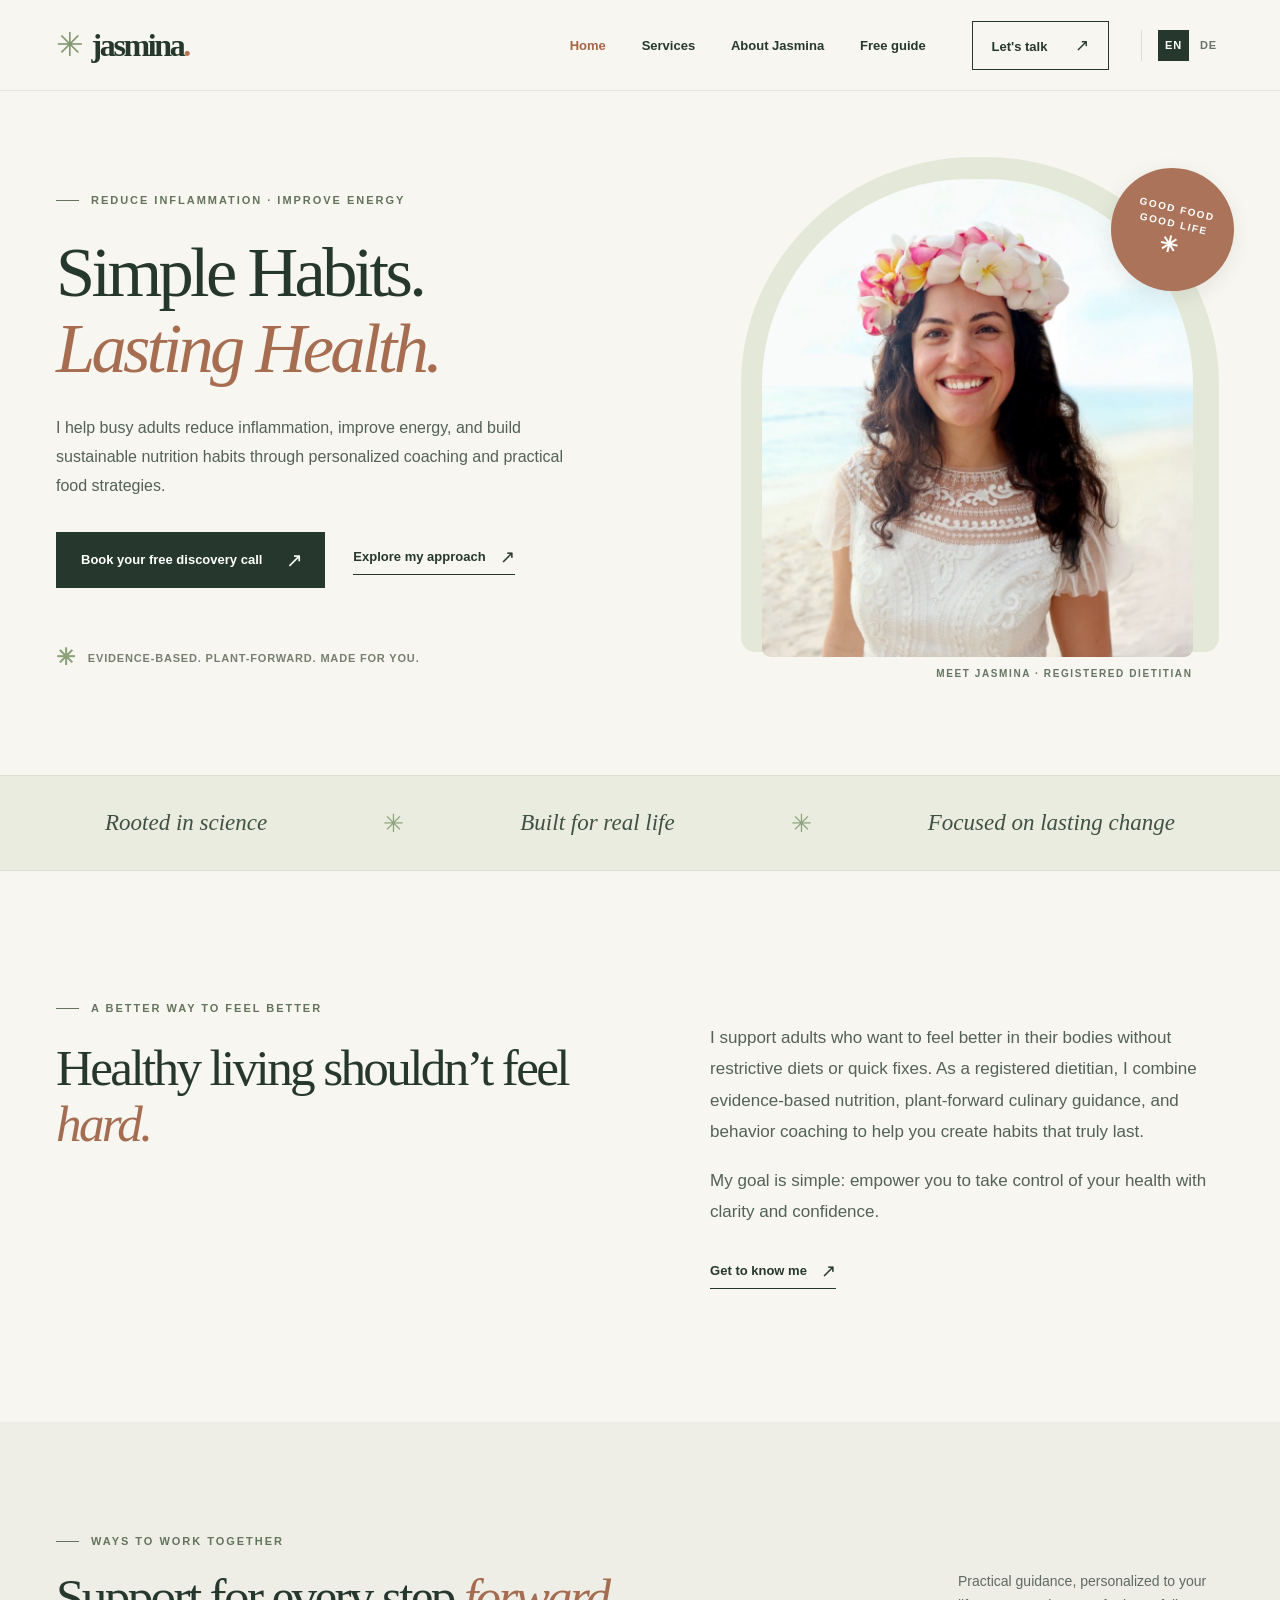
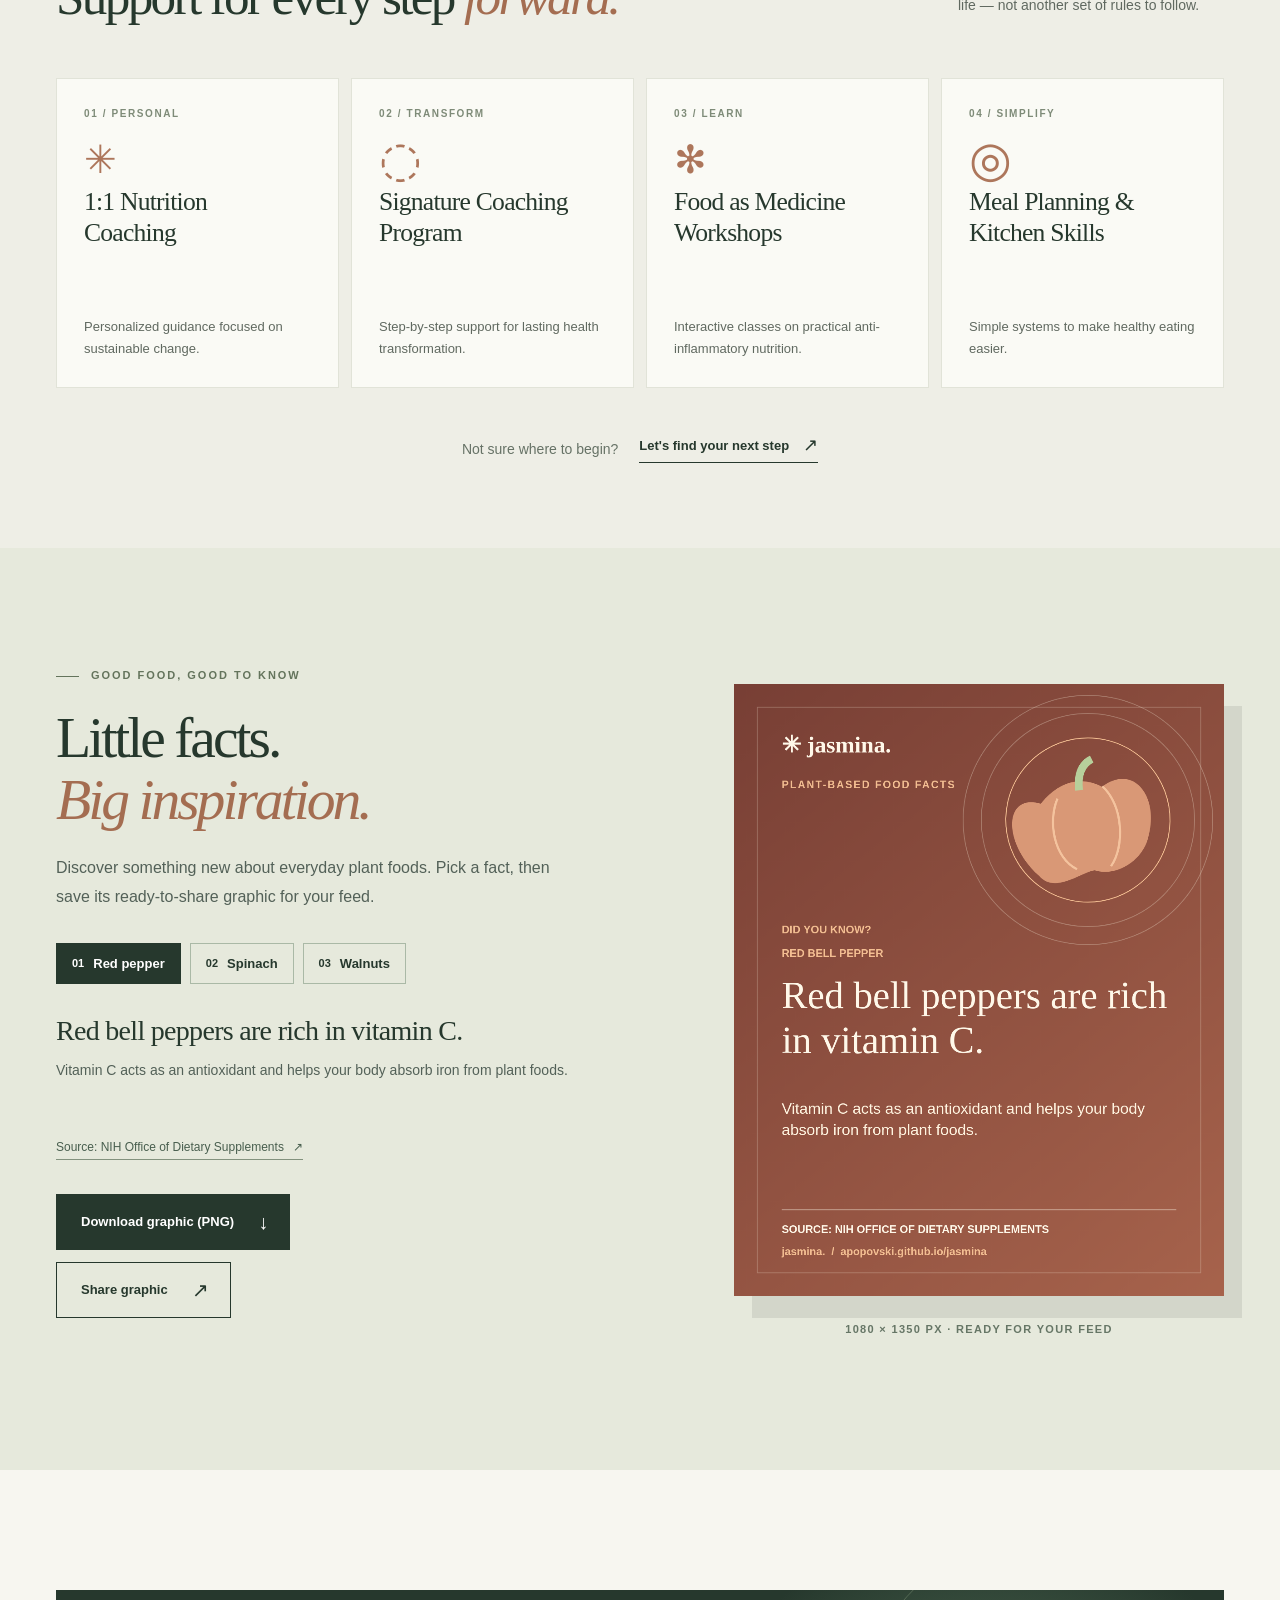
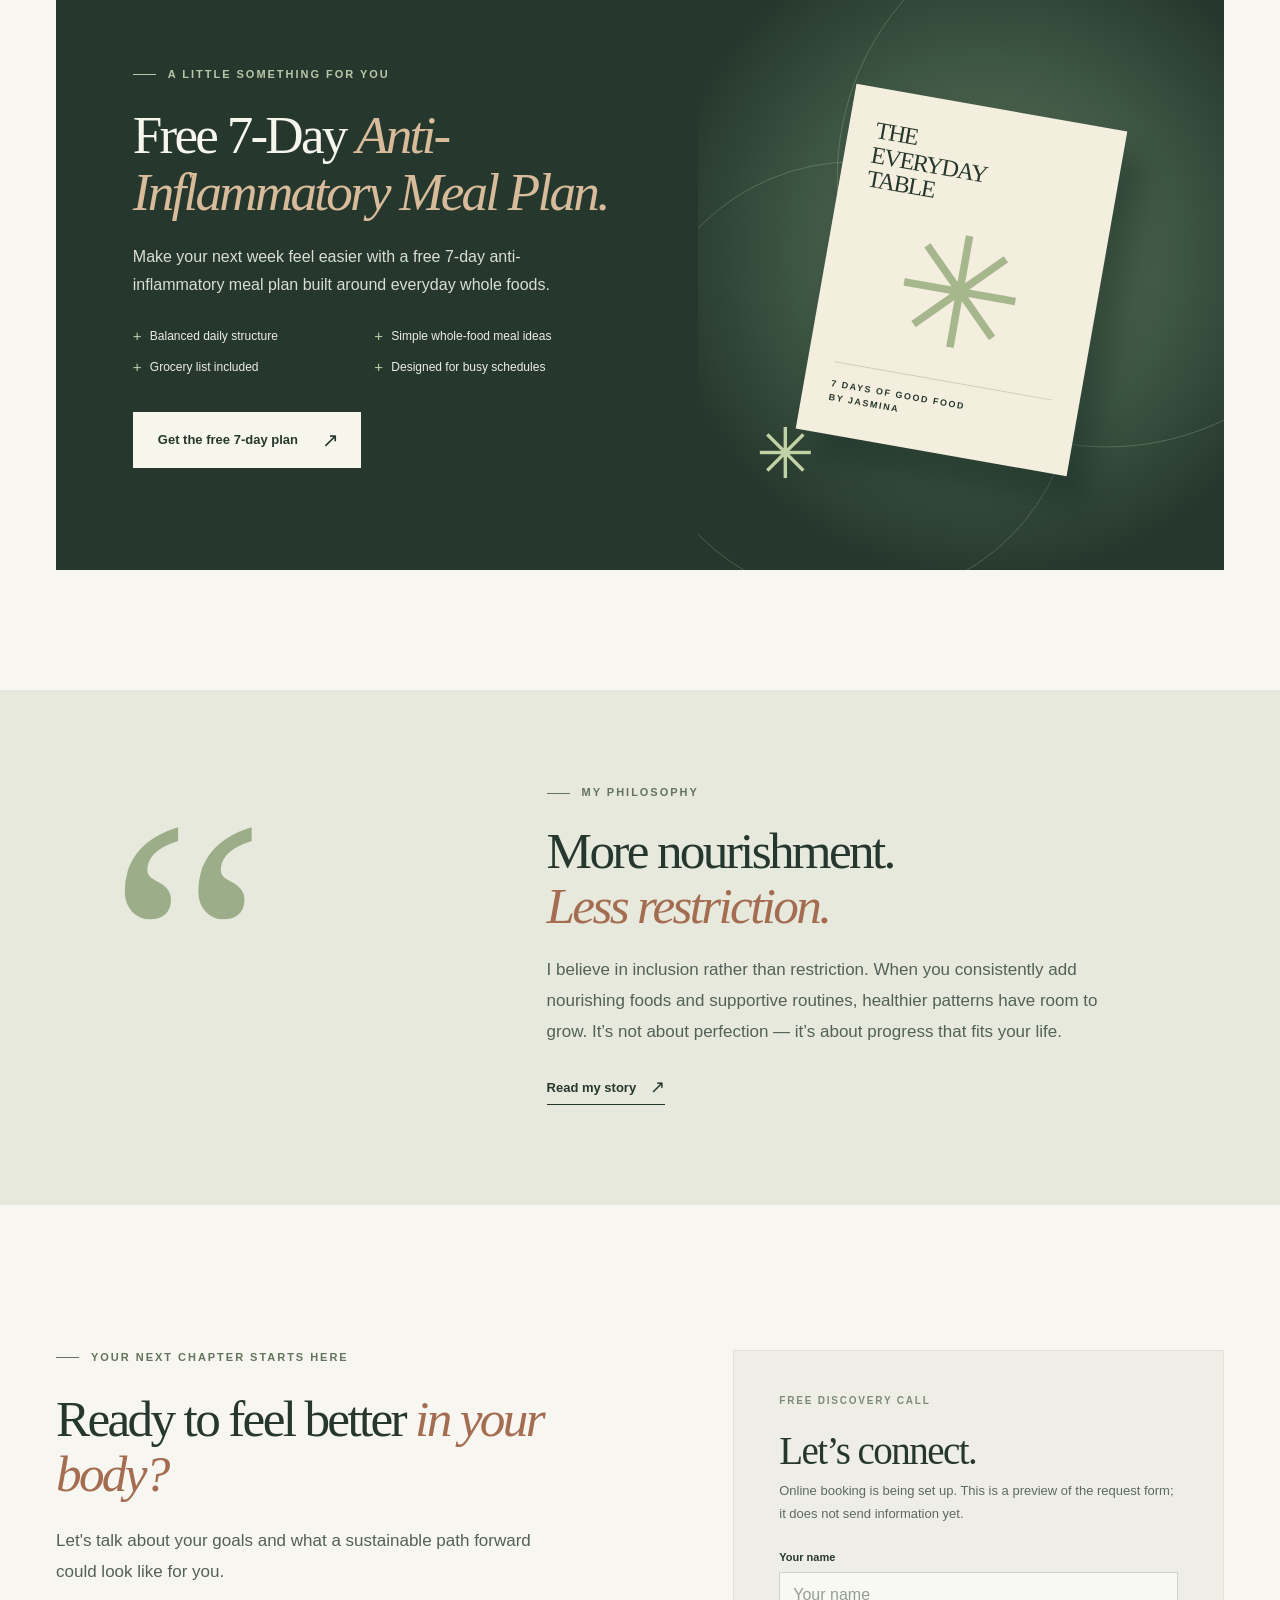
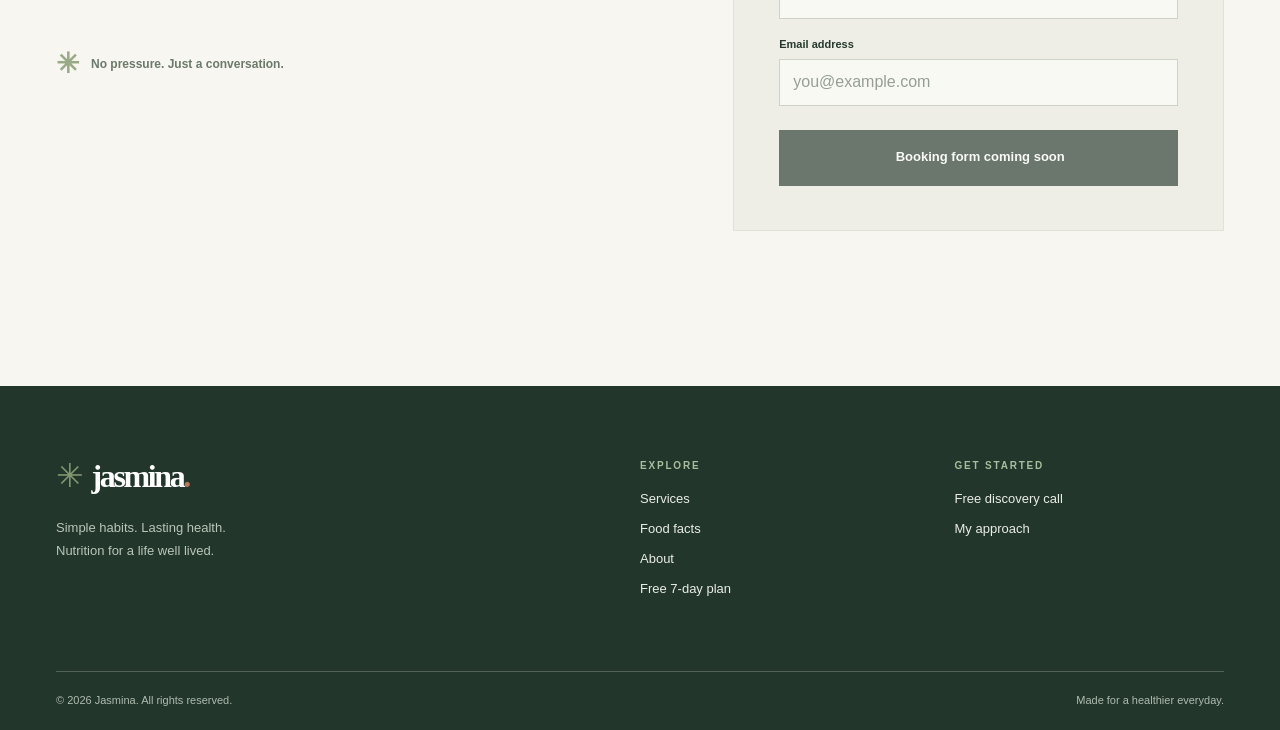
==== index.html @ ae45ff2d "Refresh cached sharing assets on published pages Co-authored-by: Copilot <223556219+Copilot@users.no" ====
<!doctype html>
<html lang="en">
  <head>
    <meta charset="utf-8">
    <meta name="viewport" content="width=device-width, initial-scale=1">
    <meta name="theme-color" content="#f7f6f0">
    <meta name="description" content="Personalized nutrition coaching for busy adults. Jasmina helps you reduce inflammation, improve energy, and build sustainable habits with practical, evidence-based guidance.">
    <title>Nutrition Coaching for Energy & Lasting Health | Jasmina</title>
    <link rel="canonical" href="https://apopovski.github.io/jasmina/">
    <link rel="alternate" hreflang="en" href="https://apopovski.github.io/jasmina/">
    <link rel="alternate" hreflang="de" href="https://apopovski.github.io/jasmina/de/">
    <link rel="alternate" hreflang="x-default" href="https://apopovski.github.io/jasmina/">
    <link rel="icon" href="favicon.svg" type="image/svg+xml">
    <link rel="stylesheet" href="styles.css?v=share-2">
    <link rel="preload" as="image" href="images/Jasmina-optimized.jpg">
    <meta property="og:type" content="website">
    <meta property="og:title" content="Simple Habits. Lasting Health. | Jasmina">
    <meta property="og:description" content="Personalized, practical nutrition coaching to help busy adults feel better without restrictive diets.">
    <script type="application/ld+json">
      {
        "@context": "https://schema.org",
        "@type": "Person",
        "name": "Jasmina",
        "jobTitle": "Registered Dietitian Nutritionist",
        "description": "Evidence-based nutrition coaching, plant-forward culinary guidance, and behavior coaching for sustainable health habits.",
        "knowsAbout": ["Nutrition coaching", "Anti-inflammatory nutrition", "Plant-forward cooking", "Lifestyle medicine"]
      }
    </script>
  </head>
  <body>
    <a class="skip-link" href="#main">Skip to content</a>
    <header class="site-header">
      <div class="nav-wrap">
        <a class="brand" href="index.html" aria-label="Jasmina home"><span class="brand-icon" aria-hidden="true">✳</span> jasmina<span class="brand-dot">.</span></a>
        <button class="menu-toggle" type="button" aria-label="Open navigation" aria-expanded="false" aria-controls="site-nav">
          <span></span><span></span>
        </button>
        <nav class="site-nav" id="site-nav" aria-label="Main navigation">
          <a href="index.html" aria-current="page">Home</a>
          <a href="index.html#services">Services</a>
          <a href="about.html">About Jasmina</a>
          <a href="meal-plan.html">Free guide</a>
          <a class="nav-cta" href="#contact">Let's talk <span aria-hidden="true">↗</span></a>
        </nav>
        <div class="language-switch" aria-label="Choose language"><a href="index.html" lang="en" hreflang="en" aria-current="page" aria-label="English, current language">EN</a><a href="de/index.html" lang="de" hreflang="de" aria-label="Auf Deutsch wechseln">DE</a></div>
      </div>
    </header>

    <main id="main">
      <section class="hero section-shell" aria-labelledby="hero-title">
        <div class="hero-copy">
          <p class="eyebrow"><span class="eyebrow-line"></span> REDUCE INFLAMMATION · IMPROVE ENERGY</p>
          <h1 id="hero-title">Simple Habits.<br><em>Lasting Health.</em></h1>
          <p class="hero-text">I help busy adults reduce inflammation, improve energy, and build sustainable nutrition habits through personalized coaching and practical food strategies.</p>
          <div class="hero-actions">
            <a class="button button-dark" href="#contact">Book your free discovery call <span aria-hidden="true">↗</span></a>
            <a class="text-link" href="#approach">Explore my approach <span aria-hidden="true">↗</span></a>
          </div>
          <div class="hero-note"><span class="note-symbol" aria-hidden="true">✳</span> Evidence-based. Plant-forward. Made for you.</div>
        </div>
        <div class="hero-visual">
          <div class="portrait-backdrop"></div>
          <div class="portrait-frame">
            <img src="images/Jasmina-optimized.jpg" alt="Jasmina, registered dietitian nutritionist, smiling outdoors" width="1200" height="1006" fetchpriority="high">
          </div>
          <div class="hero-stamp" aria-hidden="true"><span>GOOD FOOD<br>GOOD LIFE</span><span class="stamp-asterisk">✳</span></div>
          <span class="hero-caption">MEET JASMINA · REGISTERED DIETITIAN</span>
        </div>
      </section>

      <section class="values-band" aria-label="The foundation of my work">
        <div class="section-shell values-inner">
          <span>Rooted in science</span><span class="value-separator" aria-hidden="true">✳</span>
          <span>Built for real life</span><span class="value-separator" aria-hidden="true">✳</span>
          <span>Focused on lasting change</span>
        </div>
      </section>

      <section class="section-shell intro-section" id="approach" aria-labelledby="intro-title">
        <div class="section-heading">
          <p class="eyebrow"><span class="eyebrow-line"></span> A BETTER WAY TO FEEL BETTER</p>
          <h2 id="intro-title">Healthy living shouldn’t feel <em>hard.</em></h2>
        </div>
        <div class="intro-body">
          <p>I support adults who want to feel better in their bodies without restrictive diets or quick fixes. As a registered dietitian, I combine evidence-based nutrition, plant-forward culinary guidance, and behavior coaching to help you create habits that truly last.</p>
          <p>My goal is simple: empower you to take control of your health with clarity and confidence.</p>
          <a class="text-link" href="about.html">Get to know me <span aria-hidden="true">↗</span></a>
        </div>
      </section>

      <section class="services-section" id="services" aria-labelledby="services-title">
        <div class="section-shell">
          <div class="section-topline">
            <div>
              <p class="eyebrow"><span class="eyebrow-line"></span> WAYS TO WORK TOGETHER</p>
              <h2 id="services-title">Support for every step <em>forward.</em></h2>
            </div>
            <p>Practical guidance, personalized to your life — not another set of rules to follow.</p>
          </div>
          <div class="service-grid">
            <article class="service-card">
              <span class="service-number">01 / PERSONAL</span>
              <span class="service-icon" aria-hidden="true">✳</span>
              <h3>1:1 Nutrition<br>Coaching</h3>
              <p>Personalized guidance focused on sustainable change.</p>
            </article>
            <article class="service-card">
              <span class="service-number">02 / TRANSFORM</span>
              <span class="service-icon icon-circle" aria-hidden="true">◌</span>
              <h3>Signature Coaching<br>Program</h3>
              <p>Step-by-step support for lasting health transformation.</p>
            </article>
            <article class="service-card">
              <span class="service-number">03 / LEARN</span>
              <span class="service-icon" aria-hidden="true">✻</span>
              <h3>Food as Medicine<br>Workshops</h3>
              <p>Interactive classes on practical anti-inflammatory nutrition.</p>
            </article>
            <article class="service-card">
              <span class="service-number">04 / SIMPLIFY</span>
              <span class="service-icon icon-circle" aria-hidden="true">◎</span>
              <h3>Meal Planning &<br>Kitchen Skills</h3>
              <p>Simple systems to make healthy eating easier.</p>
            </article>
          </div>
          <div class="services-footer"><span>Not sure where to begin?</span><a class="text-link" href="#contact">Let's find your next step <span aria-hidden="true">↗</span></a></div>
        </div>
      </section>

      <section class="food-facts-section" id="food-facts" aria-labelledby="facts-title">
        <div class="section-shell facts-layout">
          <div class="facts-copy">
            <p class="eyebrow"><span class="eyebrow-line"></span> GOOD FOOD, GOOD TO KNOW</p>
            <h2 id="facts-title">Little facts.<br><em>Big inspiration.</em></h2>
            <p>Discover something new about everyday plant foods. Pick a fact, then save its ready-to-share graphic for your feed.</p>
            <div class="fact-options" role="group" aria-label="Choose a plant food">
              <button type="button" class="fact-option" data-fact="pepper" aria-pressed="true">01 <span>Red pepper</span></button>
              <button type="button" class="fact-option" data-fact="spinach" aria-pressed="false">02 <span>Spinach</span></button>
              <button type="button" class="fact-option" data-fact="walnuts" aria-pressed="false">03 <span>Walnuts</span></button>
            </div>
            <noscript><p>Enable JavaScript to preview and download these graphics.</p></noscript>
            <div class="fact-explanation" aria-live="polite">
              <h3 data-fact-title>Red bell peppers are rich in vitamin C.</h3>
              <p data-fact-description>Vitamin C acts as an antioxidant and helps your body absorb iron from plant foods.</p>
            </div>
            <a class="fact-source" data-fact-source href="https://ods.od.nih.gov/factsheets/VitaminC-Consumer/" target="_blank" rel="noopener noreferrer">Source: NIH Office of Dietary Supplements <span aria-hidden="true">↗</span></a>
            <button type="button" class="button button-dark fact-download">Download graphic (PNG) <span aria-hidden="true">↓</span></button>
            <button type="button" class="button fact-share" aria-expanded="false" aria-controls="fact-share-help">Share graphic <span aria-hidden="true">↗</span></button>
            <div class="fact-share-help" id="fact-share-help" hidden>
              <h3>Post this graphic anywhere.</h3>
              <p>Your browser can't send this image directly to a social app. Download the PNG and upload it to Instagram, Facebook, Pinterest, or another app. Where supported, you can also copy the image to paste into a post. Copy the ready-made caption below.</p>
              <button type="button" class="fact-copy-image" hidden>Copy image <span aria-hidden="true">↗</span></button>
              <button type="button" class="fact-copy-caption">Copy caption <span aria-hidden="true">↗</span></button>
            </div>
            <p class="fact-status" role="status" aria-live="polite"></p>
          </div>
          <div class="facts-preview">
            <canvas id="fact-canvas" width="1080" height="1350" role="img" aria-label="Shareable Jasmina nutrition fact graphic about red bell peppers"></canvas>
            <p>1080 × 1350 px · Ready for your feed</p>
          </div>
        </div>
      </section>

      <section class="guide-section section-shell" aria-labelledby="guide-title">
        <div class="guide-card">
          <div class="guide-copy">
            <p class="eyebrow light-eyebrow"><span class="eyebrow-line"></span> A LITTLE SOMETHING FOR YOU</p>
            <h2 id="guide-title">Free 7-Day <em>Anti-Inflammatory Meal Plan.</em></h2>
            <p>Make your next week feel easier with a free 7-day anti-inflammatory meal plan built around everyday whole foods.</p>
            <ul class="guide-list">
              <li>Balanced daily structure</li>
              <li>Simple whole-food meal ideas</li>
              <li>Grocery list included</li>
              <li>Designed for busy schedules</li>
            </ul>
            <a class="button button-light" href="meal-plan.html">Get the free 7-day plan <span aria-hidden="true">↗</span></a>
          </div>
          <div class="guide-art" aria-hidden="true">
            <div class="guide-orbit orbit-one"></div><div class="guide-orbit orbit-two"></div>
            <div class="guide-paper"><span>THE<br>EVERYDAY<br>TABLE</span><div class="paper-art">✳</div><small>7 DAYS OF GOOD FOOD<br>BY JASMINA</small></div>
            <span class="art-sparkle">✳</span>
          </div>
        </div>
      </section>

      <section class="philosophy-section" aria-labelledby="philosophy-title">
        <div class="section-shell philosophy-grid">
          <div class="philosophy-mark" aria-hidden="true">“</div>
          <div>
            <p class="eyebrow"><span class="eyebrow-line"></span> MY PHILOSOPHY</p>
            <h2 id="philosophy-title">More nourishment.<br><em>Less restriction.</em></h2>
            <p>I believe in inclusion rather than restriction. When you consistently add nourishing foods and supportive routines, healthier patterns have room to grow. It’s not about perfection — it’s about progress that fits your life.</p>
            <a class="text-link" href="about.html">Read my story <span aria-hidden="true">↗</span></a>
          </div>
        </div>
      </section>

      <section class="contact-section section-shell" id="contact" aria-labelledby="contact-title">
        <div class="contact-copy">
          <p class="eyebrow"><span class="eyebrow-line"></span> YOUR NEXT CHAPTER STARTS HERE</p>
          <h2 id="contact-title">Ready to feel better <em>in your body?</em></h2>
          <p>Let's talk about your goals and what a sustainable path forward could look like for you.</p>
          <div class="contact-mini"><span aria-hidden="true">✳</span> No pressure. Just a conversation.</div>
        </div>
        <div class="contact-panel">
          <span class="panel-kicker">FREE DISCOVERY CALL</span>
          <h3>Let’s connect.</h3>
          <p>Online booking is being set up. This is a preview of the request form; it does not send information yet.</p>
          <form aria-label="Discovery call form preview">
            <label for="name">Your name</label>
            <input id="name" name="name" type="text" placeholder="Your name" autocomplete="name" disabled>
            <label for="email">Email address</label>
            <input id="email" name="email" type="email" placeholder="you@example.com" autocomplete="email" disabled>
            <button class="button button-dark" type="button" disabled>Booking form coming soon</button>
          </form>
        </div>
      </section>
    </main>

    <footer class="site-footer">
      <div class="section-shell footer-main">
        <div><a class="brand footer-brand" href="index.html"><span class="brand-icon" aria-hidden="true">✳</span> jasmina<span class="brand-dot">.</span></a><p>Simple habits. Lasting health.<br>Nutrition for a life well lived.</p></div>
        <div class="footer-links"><span>EXPLORE</span><a href="index.html#services">Services</a><a href="index.html#food-facts">Food facts</a><a href="about.html">About</a><a href="meal-plan.html">Free 7-day plan</a></div>
        <div class="footer-links"><span>GET STARTED</span><a href="index.html#contact">Free discovery call</a><a href="about.html#approach">My approach</a></div>
      </div>
      <div class="section-shell footer-bottom"><span>© <span data-year>2026</span> Jasmina. All rights reserved.</span><span>Made for a healthier everyday.</span></div>
    </footer>
    <script src="script.js" defer></script>
    <script src="food-facts.js?v=share-2" defer></script>
  </body>
</html>
---- styles.css ----
@charset "UTF-8";

:root {
  --cream: #f7f6f0;
  --paper: #fffefa;
  --ink: #26382d;
  --muted: #606960;
  --line: #dcded3;
  --sage: #e6e9da;
  --olive: #aab98e;
  --rust: #b77658;
}

* { box-sizing: border-box; }
[hidden] { display: none !important; }
html { scroll-behavior: smooth; }
body { margin: 0; color: var(--ink); background: var(--cream); font-family: "Avenir Next", Avenir, "Segoe UI", sans-serif; -webkit-font-smoothing: antialiased; }
a { color: inherit; text-decoration: none; }
button, input { font: inherit; }
button { cursor: pointer; }
img { display: block; max-width: 100%; }
h1, h2, h3, p { margin-top: 0; }
h1, h2, h3 { font-weight: 400; }
h1, h2, h3, .guide-paper, .plan-hero-art { font-family: "Iowan Old Style", "Baskerville", "Palatino Linotype", Georgia, serif; }
h1, h2 { letter-spacing: -.052em; line-height: 1.08; }
em { font-weight: 400; }
::selection { background: #b9ca9b; color: var(--ink); }
:focus-visible { outline: 3px solid var(--rust); outline-offset: 4px; }
.skip-link { position: absolute; left: 16px; top: -60px; z-index: 30; background: var(--ink); color: white; padding: 12px 20px; }
.skip-link:focus { top: 12px; }
.section-shell { width: min(100% - 112px, 1360px); margin-inline: auto; }
.site-header { position: relative; z-index: 20; background: var(--cream); border-bottom: 1px solid #e4e5db; }
.nav-wrap { width: min(100% - 112px, 1360px); min-height: 90px; margin: auto; display: flex; align-items: center; justify-content: space-between; gap: 32px; }
.nav-wrap .site-nav { margin-left: auto; }
.brand { display: inline-flex; align-items: center; white-space: nowrap; font-family: "Iowan Old Style", Georgia, serif; font-size: 32px; font-weight: 600; letter-spacing: -.075em; line-height: 1; }
.brand-icon { font-family: Georgia, serif; font-size: 33px; font-weight: 400; margin-right: 10px; color: #82966f; line-height: .8; }
.brand-dot { color: var(--rust); }
.site-nav { display: flex; align-items: center; gap: clamp(18px, 2.8vw, 42px); font-size: 13px; font-weight: 600; }
.site-nav > a:not(.nav-cta) { transition: color .2s ease; }
.site-nav > a:not(.nav-cta):hover, .site-nav a[aria-current] { color: #a76447; }
.nav-cta { border: 1px solid var(--ink); padding: 13px 19px; margin-left: 10px; transition: background .2s, color .2s; }
.nav-cta:hover { background: var(--ink); color: white; }
.nav-cta span { margin-left: 24px; font-size: 17px; font-weight: 400; }
.language-switch { display: inline-flex; align-items: center; flex: none; gap: 4px; padding-left: 16px; border-left: 1px solid var(--line); font-size: 11px; font-weight: 700; letter-spacing: .08em; }
.language-switch a { display: inline-flex; align-items: center; justify-content: center; min-width: 31px; min-height: 31px; color: #667466; }
.language-switch a:hover { color: var(--ink); }
.language-switch a[aria-current="page"] { background: var(--ink); color: white; }
.menu-toggle { display: none; }
.eyebrow { display: flex; align-items: center; gap: 12px; color: #64745c; font-size: 11px; font-weight: 700; line-height: 1.4; letter-spacing: .18em; }
.eyebrow-line { width: 23px; height: 1px; flex: none; background: currentColor; }
.button { min-height: 56px; display: inline-flex; align-items: center; justify-content: space-between; gap: 24px; padding: 16px 21px 16px 24px; font-size: 13px; font-weight: 700; line-height: 1.3; border: 1px solid transparent; transition: transform .2s ease, background .2s ease, color .2s ease; }
.button:hover:not(:disabled) { transform: translateY(-3px); }
.button span { font-size: 20px; line-height: .7; font-weight: 400; }
.button-dark { background: var(--ink); color: white; }
.button-dark:hover:not(:disabled) { background: #3d5846; }
.button-light { background: #f7f6ed; color: var(--ink); }
.button-light:hover { background: #dce6cc; }
.text-link { display: inline-flex; align-items: center; gap: 14px; padding-bottom: 6px; border-bottom: 1px solid currentColor; font-size: 13px; font-weight: 700; white-space: nowrap; transition: gap .2s ease; }
.text-link:hover { gap: 23px; }
.text-link span { font-size: 18px; font-weight: 400; }

.hero { min-height: 682px; display: grid; grid-template-columns: 53% 47%; align-items: center; padding-top: 60px; padding-bottom: 74px; gap: 0; }
.hero-copy { position: relative; z-index: 2; padding: 12px 24px 0 0; }
.hero .eyebrow { margin-bottom: 26px; }
.hero h1 { font-size: clamp(53px, 5.5vw, 88px); max-width: 780px; margin-bottom: 28px; }
.hero h1 em { color: #a66d50; }
.hero-text { max-width: 540px; color: #536158; font-size: clamp(16px, 1.25vw, 18px); line-height: 1.8; margin-bottom: 32px; }
.hero-actions { display: flex; align-items: center; flex-wrap: wrap; gap: 28px; }
.hero-note { display: flex; align-items: center; gap: 12px; margin-top: 56px; color: #777f70; font-size: 11px; font-weight: 700; letter-spacing: .075em; text-transform: uppercase; }
.note-symbol { font-size: 23px; color: #8ca37a; }
.hero-visual { position: relative; align-self: stretch; min-height: 550px; margin-left: 24px; display: flex; align-items: center; justify-content: center; }
.portrait-backdrop { position: absolute; inset: 1% 1% 9% 8%; background: #e4e8d8; border-radius: 49% 49% 3% 3% / 46% 46% 3% 3%; }
.portrait-frame { position: absolute; inset: 5% 6% 8% 12%; overflow: hidden; border-radius: 48% 48% 2% 2% / 43% 43% 2% 2%; background: #eceee3; }
.portrait-frame img { width: 100%; height: 100%; object-fit: cover; object-position: 50% center; }
.hero-stamp { position: absolute; z-index: 1; top: 3%; right: -2%; width: 123px; height: 123px; display: flex; flex-direction: column; align-items: center; justify-content: center; gap: 4px; border-radius: 50%; color: white; background: #ab745a; transform: rotate(13deg); text-align: center; font-size: 10px; font-weight: 700; letter-spacing: .16em; line-height: 1.45; box-shadow: 0 6px 20px #26382d18; }
.stamp-asterisk { font-size: 22px; line-height: 1; }
.hero-caption { position: absolute; bottom: 4%; right: 6%; color: #657463; font-size: 10px; font-weight: 700; letter-spacing: .16em; }
.values-band { border-top: 1px solid #dce0d3; border-bottom: 1px solid #dce0d3; background: #e9ecdf; }
.values-inner { min-height: 94px; display: flex; align-items: center; justify-content: space-around; gap: 18px; color: #405142; text-align: center; font-family: "Iowan Old Style", Georgia, serif; font-size: clamp(17px, 1.8vw, 23px); font-style: italic; }
.value-separator { color: #8da37c; font-size: 25px; font-style: normal; }
.intro-section { display: grid; grid-template-columns: 48% 44%; justify-content: space-between; gap: 8%; padding-top: 130px; padding-bottom: 133px; }
.intro-section h2, .section-topline h2, .philosophy-section h2, .contact-section h2, .belief-grid h2, .support-section h2, .story-grid h2, .facts-section h2, .about-cta h2, .plan-section-heading h2, .grocery-section h2 { font-size: clamp(42px, 4vw, 62px); }
.section-heading h2 { max-width: 520px; margin: 24px 0 0; }
.section-heading h2 em, .section-topline h2 em, .philosophy-section h2 em, .contact-section h2 em, .belief-grid h2 em, .support-section h2 em, .story-grid h2 em, .facts-section h2 em, .plan-section-heading h2 em, .grocery-section h2 em { color: #a46d51; }
.intro-body { padding-top: 21px; }
.intro-body p { max-width: 510px; font-size: 17px; line-height: 1.85; color: #536158; margin-bottom: 17px; }
.intro-body .text-link { margin-top: 15px; }
.services-section { background: #eeeee6; padding: 112px 0 85px; }
.section-topline { display: flex; align-items: end; justify-content: space-between; gap: 40px; margin-bottom: 54px; }
.section-topline h2 { max-width: 650px; margin: 20px 0 0; }
.section-topline > p { max-width: 260px; margin: 0 6px 7px 0; color: var(--muted); line-height: 1.7; font-size: 14px; }
.service-grid { display: grid; grid-template-columns: repeat(4, 1fr); gap: 12px; }
.service-card { min-height: 310px; display: flex; flex-direction: column; align-items: flex-start; padding: 29px 27px 27px; background: #fafaf5; border: 1px solid #e1e3d8; transition: transform .25s, box-shadow .25s; }
.service-card:hover { transform: translateY(-5px); box-shadow: 0 16px 34px #23352510; }
.service-number { color: #7e8b78; font-size: 10px; letter-spacing: .16em; font-weight: 700; }
.service-icon { margin: 21px 0 8px; color: #ad765b; font-size: 39px; line-height: 1; }
.service-icon.icon-circle { font-family: Georgia, serif; font-size: 49px; margin-top: 16px; margin-bottom: 3px; }
.service-card h3 { font-size: clamp(23px, 2vw, 30px); line-height: 1.18; letter-spacing: -.03em; margin-bottom: 16px; }
.service-card p { margin: auto 0 0; color: var(--muted); font-size: 13px; line-height: 1.7; }
.services-footer { display: flex; align-items: center; justify-content: center; gap: 21px; margin-top: 46px; font-size: 14px; color: #667266; }
.services-footer .text-link { color: var(--ink); }
.food-facts-section { padding: 120px 0; background: #e6e9dc; }
.facts-layout { display: grid; grid-template-columns: minmax(0, 1fr) minmax(0, .87fr); align-items: center; gap: clamp(45px, 8vw, 125px); }
.facts-copy h2 { max-width: 650px; margin: 23px 0; font-size: clamp(43px, 4.5vw, 68px); }
.facts-copy h2 em { color: #a46d51; }
.facts-copy > p:not(.eyebrow, .fact-status) { max-width: 520px; color: #536158; font-size: 16px; line-height: 1.8; }
.fact-options { display: flex; flex-wrap: wrap; gap: 9px; margin: 31px 0 29px; }
.fact-option { display: inline-flex; align-items: center; gap: 9px; padding: 12px 15px; border: 1px solid #aab9a6; background: transparent; color: var(--ink); font-size: 11px; font-weight: 700; transition: background .2s, color .2s; }
.fact-option span { font-size: 13px; }
.fact-option:hover, .fact-option[aria-pressed="true"] { background: var(--ink); color: white; border-color: var(--ink); }
.fact-explanation { min-height: 124px; }
.fact-explanation h3 { max-width: 530px; margin-bottom: 10px; font-size: 28px; line-height: 1.25; letter-spacing: -.025em; }
.fact-explanation p { max-width: 520px; margin-bottom: 16px; color: #536158; font-size: 14px; line-height: 1.75; }
.fact-source { display: inline-flex; gap: 9px; border-bottom: 1px solid #83927e; padding-bottom: 4px; color: #485e4e; font-size: 12px; line-height: 1.4; }
.fact-source:hover { color: #a46d51; }
.fact-download { display: flex; width: fit-content; margin-top: 34px; }
.fact-share { width: fit-content; margin-top: 12px; border-color: var(--ink); color: var(--ink); background: transparent; }
.fact-share:hover { background: #d5decd; }
.fact-share-help { max-width: 530px; margin-top: 18px; padding: 22px; border: 1px solid #b7c4b0; background: #f5f6ee; }
.fact-share-help h3 { margin: 0 0 9px; font-size: 25px; line-height: 1.2; }
.fact-share-help p { margin: 0 0 16px; color: #536158; font-size: 13px; line-height: 1.65; }
.fact-copy-caption, .fact-copy-image { padding: 0 0 5px; margin: 0 15px 9px 0; border: 0; border-bottom: 1px solid currentColor; background: transparent; color: var(--ink); font-size: 13px; font-weight: 700; }
.fact-copy-caption:hover, .fact-copy-image:hover { color: #a46d51; }
.fact-status { min-height: 20px; margin: 12px 0 0; color: #526652; font-size: 12px; }
.facts-preview { width: min(100%, 490px); justify-self: end; }
.facts-preview canvas { display: block; width: 100%; height: auto; aspect-ratio: 4 / 5; background: #783f35; box-shadow: 18px 22px 0 rgba(38, 56, 45, .1); }
.facts-preview p { margin: 27px 0 0; color: #667666; font-size: 11px; font-weight: 700; letter-spacing: .12em; text-transform: uppercase; text-align: center; }
.guide-section { padding-top: 120px; padding-bottom: 120px; }
.guide-card { display: grid; grid-template-columns: 55% 45%; min-height: 580px; overflow: hidden; background: var(--ink); color: #f6f6ed; }
.guide-copy { padding: clamp(55px, 6vw, 90px) 4% 70px clamp(48px, 6vw, 88px); position: relative; z-index: 1; }
.light-eyebrow { color: #b8c7a9; }
.guide-copy h2 { font-size: clamp(42px, 4.15vw, 67px); max-width: 600px; margin: 24px 0 22px; }
.guide-copy h2 em { color: #d8bb9b; }
.guide-copy > p:not(.eyebrow) { max-width: 470px; color: #d9ded3; line-height: 1.75; font-size: 16px; }
.guide-list { display: grid; grid-template-columns: 1fr 1fr; gap: 13px 23px; max-width: 460px; margin: 29px 0 36px; padding: 0; list-style: none; }
.guide-list li { position: relative; padding-left: 17px; color: #ecede6; font-size: 12px; line-height: 1.45; }
.guide-list li::before { content: "+"; position: absolute; left: 0; color: #c0cda8; font-size: 15px; line-height: 1; }
.guide-art { min-height: 500px; position: relative; display: flex; align-items: center; justify-content: center; background: radial-gradient(circle at 55% 45%, #5d7359 0%, #3d5543 45%, #26382d 76%); overflow: hidden; }
.guide-orbit { position: absolute; width: 540px; aspect-ratio: 1; border: 1px solid #adc29c49; border-radius: 50%; }
.orbit-one { transform: translate(27%, -19%); }
.orbit-two { transform: translate(-24%, 23%); width: 440px; }
.guide-paper { width: min(55%, 275px); min-height: 350px; padding: 30px 27px; display: flex; flex-direction: column; justify-content: space-between; background: #f4eedf; color: var(--ink); box-shadow: 21px 25px 28px #0f211b5c; transform: rotate(10deg); font-size: 24px; line-height: 1.03; letter-spacing: -.06em; }
.guide-paper .paper-art { align-self: center; color: #a7b78d; font-family: Georgia, serif; font-size: 155px; line-height: .8; }
.guide-paper small { border-top: 1px solid #cbd0bb; padding-top: 15px; font-family: "Avenir Next", Avenir, sans-serif; font-size: 9px; font-weight: 700; letter-spacing: .18em; line-height: 1.5; }
.art-sparkle { position: absolute; bottom: 13%; left: 11%; color: #c1d2a4; font-size: 70px; }
.philosophy-section { background: #e6e9dc; }
.philosophy-grid { display: grid; grid-template-columns: 34% 58%; justify-content: space-between; align-items: center; min-height: 510px; padding-top: 95px; padding-bottom: 100px; }
.philosophy-mark { color: #9cae89; align-self: center; padding-left: 13%; font-family: Georgia, serif; font-size: clamp(250px, 28vw, 410px); line-height: .5; }
.philosophy-section h2 { margin: 22px 0; }
.philosophy-section p:not(.eyebrow) { max-width: 590px; color: #536158; font-size: 17px; line-height: 1.8; }
.philosophy-section .text-link { margin-top: 12px; }
.contact-section { display: grid; grid-template-columns: 49% 42%; justify-content: space-between; gap: 8%; padding-top: 145px; padding-bottom: 155px; }
.contact-copy h2 { margin: 25px 0 25px; }
.contact-copy > p:not(.eyebrow) { max-width: 480px; color: #536158; font-size: 17px; line-height: 1.8; }
.contact-mini { display: flex; align-items: center; gap: 12px; margin-top: 60px; color: #6b796b; font-size: 12px; font-weight: 700; }
.contact-mini span { color: #9aaa87; font-size: 28px; }
.contact-panel { background: #eeeee6; border: 1px solid #e0e2d7; padding: 39px clamp(27px, 3.5vw, 52px) 44px; }
.panel-kicker { color: #7c8b76; font-size: 10px; font-weight: 700; letter-spacing: .18em; }
.contact-panel h3 { margin: 20px 0 7px; font-size: 39px; letter-spacing: -.04em; }
.contact-panel > p { color: #5e6a60; font-size: 13px; line-height: 1.75; margin-bottom: 25px; }
.contact-panel form { display: flex; flex-direction: column; }
.contact-panel label { margin-bottom: 9px; font-size: 11px; font-weight: 700; }
.contact-panel input { width: 100%; height: 47px; padding: 11px 13px; margin-bottom: 19px; border: 1px solid #cdd3c7; border-radius: 0; background: #f9f9f3; color: var(--ink); }
.contact-panel input:disabled { opacity: 1; }
.contact-panel input::placeholder { color: #969e93; }
.contact-panel button { width: 100%; margin-top: 5px; justify-content: center; }
.contact-panel button:disabled { opacity: .65; cursor: not-allowed; }
.site-footer { background: #23362b; color: #e9eee5; }
.footer-main { display: grid; grid-template-columns: 2fr 1fr 1fr; gap: 45px; padding-top: 74px; padding-bottom: 75px; }
.footer-brand { color: white; }
.footer-main p { color: #b9c6b8; font-size: 13px; line-height: 1.8; margin: 24px 0 0; }
.footer-links { display: flex; flex-direction: column; align-items: flex-start; gap: 15px; font-size: 13px; }
.footer-links > span { margin-bottom: 5px; color: #a9bd9e; font-size: 10px; font-weight: 700; letter-spacing: .18em; }
.footer-links a:hover { text-decoration: underline; text-underline-offset: 4px; }
.footer-bottom { display: flex; justify-content: space-between; gap: 20px; padding-top: 22px; padding-bottom: 24px; border-top: 1px solid #526257; color: #aebcaf; font-size: 11px; }

/* About */
.page-hero { display: grid; grid-template-columns: 54% 39%; justify-content: space-between; align-items: center; min-height: 700px; gap: 5%; padding-top: 70px; padding-bottom: 95px; }
.page-hero h1 { font-size: clamp(53px, 5.15vw, 82px); margin: 27px 0 27px; }
.page-hero h1 em { color: #a46d51; }
.page-hero-copy > p:not(.eyebrow) { max-width: 560px; color: #536158; font-size: 17px; line-height: 1.85; }
.page-hero .button { margin-top: 16px; }
.about-photo-wrap { position: relative; height: 540px; background: #e4e8d8; border-radius: 48% 48% 2% 2% / 37% 37% 2% 2%; }
.about-photo-wrap img { width: 100%; height: 100%; object-fit: cover; border-radius: inherit; }
.about-photo-wrap span { position: absolute; bottom: -36px; right: -24px; padding: 28px 23px; background: #aa745b; color: white; font-size: 10px; font-weight: 700; letter-spacing: .18em; transform: rotate(-6deg); }
.about-belief { background: #e6e9dc; padding: 115px 0; }
.belief-grid { display: grid; grid-template-columns: 27% 68%; gap: 5%; }
.belief-grid .eyebrow { align-self: start; margin-top: 12px; }
.belief-grid h2 { max-width: 790px; margin-bottom: 24px; }
.belief-grid p:not(.eyebrow) { max-width: 680px; color: #536158; font-size: 17px; line-height: 1.8; }
.support-section { padding-top: 130px; padding-bottom: 140px; }
.support-section h2 { max-width: 700px; margin: 23px 0 61px; }
.support-grid { display: grid; grid-template-columns: repeat(3, 1fr); gap: 12px; }
.support-grid article { padding: 30px; min-height: 235px; background: #eeeee6; border: 1px solid #e1e3d8; }
.support-grid article span { color: #8b9a80; font-size: 11px; letter-spacing: .15em; }
.support-grid h3 { margin: 41px 0 12px; font-size: 33px; }
.support-grid p { max-width: 275px; color: #5b695e; line-height: 1.7; font-size: 14px; }
.story-section { background: #f0f0e8; padding: 125px 0; }
.story-grid { display: grid; grid-template-columns: 39% 52%; justify-content: space-between; gap: 6%; align-items: center; }
.story-decoration { position: relative; min-height: 475px; display: flex; flex-direction: column; align-items: center; justify-content: space-between; padding: 58px 20px 16px; overflow: hidden; background: #dce3d1; color: var(--ink); text-align: center; font-family: "Iowan Old Style", Georgia, serif; font-size: 35px; line-height: 1.15; letter-spacing: -.05em; }
.story-decoration::before, .story-decoration::after { content: ""; position: absolute; width: 370px; height: 370px; border: 1px solid #a9bd9d; border-radius: 50%; }
.story-decoration::before { top: 22%; left: -30%; }.story-decoration::after { top: 34%; right: -40%; }
.story-decoration b { color: #aeba9b; font-family: Georgia, serif; font-weight: 400; font-size: 225px; line-height: .85; }
.story-grid h2 { margin: 24px 0; }
.story-grid p:not(.eyebrow) { color: #536158; font-size: 16px; line-height: 1.85; }
.facts-section { display: grid; grid-template-columns: 41% 53%; justify-content: space-between; gap: 5%; padding-top: 130px; padding-bottom: 140px; }
.facts-section h2 { margin: 24px 0; }
.facts-section ul { margin: 0; padding: 0; list-style: none; }
.facts-section li { padding: 17px 6px; border-bottom: 1px solid #d8ddd2; color: #4d5b50; font-size: 15px; line-height: 1.45; }
.facts-section li::before { content: "+"; display: inline-block; margin-right: 17px; color: #a2b18e; font-size: 17px; }
.about-cta { padding: 72px 8%; margin-bottom: 120px; background: var(--ink); color: white; text-align: center; }
.about-cta .eyebrow { justify-content: center; }
.about-cta h2 { max-width: 770px; margin: 20px auto 30px; }
.about-cta h2 em { color: #d8bb9b; }

/* Printable guide */
.plan-hero { display: grid; grid-template-columns: 58% 34%; justify-content: space-between; gap: 5%; align-items: center; padding-top: 90px; padding-bottom: 105px; }
.plan-hero h1 { font-size: clamp(55px, 5.5vw, 86px); margin: 24px 0 25px; }
.plan-hero h1 em { color: #a46d51; }
.plan-hero p:not(.eyebrow) { max-width: 570px; color: #536158; font-size: 17px; line-height: 1.8; }
.print-button { margin-top: 15px; }
.plan-hero-art { min-height: 430px; display: flex; flex-direction: column; align-items: center; justify-content: space-between; padding: 45px 30px 27px; overflow: hidden; background: #dce5d2; color: var(--ink); text-align: center; font-size: clamp(32px, 3.8vw, 57px); line-height: 1; letter-spacing: -.05em; }
.plan-hero-art b { color: #a8b991; font-family: Georgia, serif; font-size: 190px; font-weight: 400; line-height: .7; }
.plan-hero-art small { width: 100%; padding-top: 18px; border-top: 1px solid #b2c1a9; font-family: "Avenir Next", Avenir, sans-serif; font-size: 10px; letter-spacing: .2em; font-weight: 700; }
.plan-content { padding-bottom: 125px; }
.plan-intro { display: grid; grid-template-columns: 1fr 1fr; gap: 50px; padding: 40px 0 95px; border-top: 1px solid var(--line); }
.plan-intro p { color: #536158; font-size: 15px; line-height: 1.75; }
.plan-section-heading h2 { margin: 20px 0 45px; }
.day-grid { display: grid; grid-template-columns: repeat(2, 1fr); gap: 14px; }
.day-card { background: #efefe7; border: 1px solid #e0e2d7; padding: 32px 36px 34px; break-inside: avoid; }
.day-card > span { color: #819174; font-size: 11px; letter-spacing: .18em; font-weight: 700; }
.day-card h3 { margin: 15px 0 23px; font-size: 34px; letter-spacing: -.04em; }
.day-card dl { margin: 0; }
.day-card dt { margin-top: 16px; color: #3f5644; font-size: 11px; font-weight: 700; text-transform: uppercase; letter-spacing: .1em; }
.day-card dd { margin: 4px 0 0; color: #59665d; font-size: 14px; line-height: 1.6; }
.grocery-section { display: grid; grid-template-columns: 31% 62%; justify-content: space-between; gap: 6%; padding: 100px 0 95px; }
.grocery-section h2 { margin: 20px 0; }
.grocery-section > div:first-child > p:not(.eyebrow) { color: #536158; font-size: 15px; line-height: 1.75; }
.grocery-grid { display: grid; grid-template-columns: 1fr 1fr; gap: 30px 35px; }
.grocery-grid div { border-top: 1px solid #cfd6c9; padding-top: 17px; }
.grocery-grid h3 { font-size: 24px; margin-bottom: 8px; }
.grocery-grid p { color: #5b695e; font-size: 13px; line-height: 1.75; }
.plan-bottom { display: flex; justify-content: space-between; align-items: center; gap: 25px; padding-top: 35px; border-top: 1px solid var(--line); }
.plan-bottom p { margin: 0; font-family: "Iowan Old Style", Georgia, serif; font-size: 26px; font-style: italic; }

@media (max-width: 1100px) {
  .section-shell, .nav-wrap { width: min(100% - 72px, 1360px); }
  .nav-wrap { gap: 18px; }
  .site-nav { gap: 15px; }
  .nav-cta { margin-left: 0; }
  .nav-cta span { margin-left: 8px; }
  .language-switch { padding-left: 10px; }
  .service-grid { grid-template-columns: repeat(2, minmax(0, 1fr)); }
  .hero { grid-template-columns: 52% 48%; min-height: 620px; }
  .hero h1 { font-size: clamp(48px, 5.3vw, 68px); }
  .hero-visual { min-height: 490px; }
  .service-card { padding: 23px; }
  .service-card h3 { font-size: 23px; }
  .guide-card { grid-template-columns: 57% 43%; }
  .guide-copy { padding-left: 48px; }
}
@media (max-width: 760px) {
  .section-shell, .nav-wrap { width: min(100% - 40px, 560px); }
  .nav-wrap { min-height: 70px; }
  .brand { font-size: 28px; }
  .brand-icon { font-size: 28px; }
  .nav-wrap .site-nav { margin-left: 0; }
  .language-switch { margin-left: auto; order: 1; }
  .menu-toggle { order: 2; }
  .menu-toggle { width: 43px; height: 43px; display: flex; flex-direction: column; align-items: center; justify-content: center; gap: 7px; border: 1px solid #b9c4b5; background: transparent; }
  .menu-toggle span { width: 21px; height: 1px; background: var(--ink); }
  .site-nav { display: none; position: absolute; top: 70px; left: 0; right: 0; padding: 24px 20px 30px; flex-direction: column; align-items: stretch; gap: 22px; background: var(--cream); border-bottom: 1px solid var(--line); box-shadow: 0 15px 22px #26382d14; font-size: 15px; }
  .site-nav.is-open { display: flex; }
  .nav-cta { margin: 4px 0 0; display: flex; justify-content: space-between; }
  .hero { display: flex; flex-direction: column; align-items: stretch; padding-top: 56px; padding-bottom: 46px; }
  .hero-copy { padding: 0; }
  .hero h1 { font-size: clamp(49px, 10vw, 70px); margin-bottom: 22px; }
  .hero-text { font-size: 16px; }
  .hero-actions { gap: 20px; }
  .hero-note { margin-top: 35px; font-size: 10px; }
  .hero-visual { width: 100%; min-height: 470px; align-self: center; margin: 40px 0 0; }
  .portrait-backdrop { inset: 1% 6% 10% 6%; }
  .portrait-frame { inset: 5% 10% 9% 10%; }
  .hero-stamp { right: 0; width: 94px; height: 94px; font-size: 8px; }
  .hero-caption { bottom: 3%; right: 10%; font-size: 9px; }
  .values-inner { min-height: 78px; flex-wrap: wrap; justify-content: center; gap: 7px 12px; padding: 16px 0; font-size: 15px; }
  .value-separator { font-size: 15px; }
  .intro-section { display: block; padding-top: 83px; padding-bottom: 92px; }
  .intro-body { padding-top: 22px; }
  .intro-body p { font-size: 16px; }
  .intro-section h2, .section-topline h2, .philosophy-section h2, .contact-section h2, .belief-grid h2, .support-section h2, .story-grid h2, .facts-section h2, .about-cta h2, .plan-section-heading h2, .grocery-section h2 { font-size: clamp(42px, 8vw, 57px); }
  .services-section { padding: 86px 0 73px; }
  .food-facts-section { padding: 85px 0 93px; }
  .facts-layout { grid-template-columns: 1fr; gap: 40px; }
  .facts-copy h2 { font-size: clamp(42px, 8vw, 57px); }
  .facts-preview { width: min(100% - 16px, 460px); margin-inline: auto; justify-self: center; }
  .section-topline { display: block; margin-bottom: 35px; }
  .section-topline > p { margin-top: 19px; }
  .service-grid { grid-template-columns: repeat(2, minmax(0, 1fr)); }
  .service-card { min-height: 270px; padding: 23px 18px; }
  .service-card h3 { font-size: 23px; }
  .services-footer { flex-wrap: wrap; gap: 10px 18px; margin-top: 34px; }
  .guide-section { padding-top: 82px; padding-bottom: 82px; }
  .guide-card { display: flex; flex-direction: column; }
  .guide-copy { padding: 58px 28px 45px; }
  .guide-copy h2 { font-size: clamp(43px, 8vw, 58px); }
  .guide-art { min-height: 385px; }
  .guide-paper { min-height: 280px; width: 210px; font-size: 18px; }
  .guide-paper .paper-art { font-size: 110px; }
  .philosophy-grid { display: block; min-height: auto; padding-top: 85px; padding-bottom: 90px; }
  .philosophy-mark { display: none; }
  .contact-section { display: block; padding-top: 90px; padding-bottom: 95px; }
  .contact-mini { margin: 27px 0 38px; }
  .footer-main { grid-template-columns: 1fr 1fr; gap: 45px 20px; padding-top: 60px; padding-bottom: 60px; }
  .footer-main > div:first-child { grid-column: 1 / -1; }
  .footer-bottom { font-size: 10px; }
  .page-hero { display: flex; flex-direction: column; align-items: stretch; gap: 55px; padding-top: 75px; padding-bottom: 95px; }
  .page-hero h1, .plan-hero h1 { font-size: clamp(52px, 9vw, 70px); }
  .about-photo-wrap { width: 90%; height: 430px; margin: auto; }
  .belief-grid { display: block; }
  .about-belief { padding: 85px 0; }
  .belief-grid h2 { margin-top: 26px; }
  .support-section { padding-top: 85px; padding-bottom: 95px; }
  .support-section h2 { margin-bottom: 35px; }
  .support-grid { grid-template-columns: 1fr; }
  .support-grid article { min-height: 180px; }
  .support-grid h3 { margin-top: 26px; }
  .story-section { padding: 85px 0; }
  .story-grid { display: flex; flex-direction: column-reverse; align-items: stretch; gap: 45px; }
  .story-decoration { min-height: 350px; }
  .facts-section { display: block; padding-top: 90px; padding-bottom: 95px; }
  .facts-section ul { margin-top: 30px; }
  .about-cta { margin-bottom: 85px; padding: 65px 24px; }
  .plan-hero { display: flex; flex-direction: column; align-items: stretch; gap: 55px; padding-top: 70px; padding-bottom: 70px; }
  .plan-hero-art { min-height: 360px; }
  .plan-intro { grid-template-columns: 1fr; gap: 0; padding-bottom: 70px; }
  .day-grid { grid-template-columns: 1fr; }
  .grocery-section { display: block; padding: 75px 0; }
  .grocery-grid { margin-top: 35px; }
  .plan-bottom { flex-direction: column; align-items: flex-start; }
}
@media (max-width: 420px) {
  .nav-wrap { gap: 10px; }
  .language-switch { padding-left: 7px; gap: 0; }
  .language-switch a { min-width: 28px; }
  .hero h1 { font-size: 46px; }
  .hero-visual { min-height: 380px; }
  .hero-actions .button { width: 100%; }
  .values-inner { font-size: 13px; gap: 5px 8px; }
  .service-grid { grid-template-columns: 1fr; }
  .service-card { min-height: 240px; }
  .guide-list, .grocery-grid { grid-template-columns: 1fr; }
  .guide-art { min-height: 320px; }
  .about-photo-wrap { height: 350px; }
  .day-card { padding: 27px 24px; }
}
@media (prefers-reduced-motion: reduce) {
  html { scroll-behavior: auto; }
  *, *::before, *::after { transition-duration: .01ms !important; animation-duration: .01ms !important; }
}
@media print {
  @page { margin: 14mm; }
  body { background: white; color: #17271e; font-size: 10pt; }
  .site-header, .site-footer, .print-button, .plan-hero-art, .plan-bottom { display: none !important; }
  .section-shell { width: 100%; max-width: none; }
  .plan-hero { display: block; padding: 0 0 10mm; }
  .plan-hero h1 { font-size: 32pt; }
  .plan-hero p:not(.eyebrow) { max-width: none; }
  .plan-content { padding: 0; }
  .plan-intro { padding: 5mm 0; gap: 10mm; }
  .plan-section-heading h2 { font-size: 27pt; margin-bottom: 5mm; }
  .day-grid { grid-template-columns: 1fr 1fr; gap: 3mm; }
  .day-card { padding: 5mm; background: white; border: 1px solid #b8c0b6; }
  .day-card h3 { font-size: 20pt; margin: 2mm 0 3mm; }
  .day-card dt { margin-top: 2mm; }
  .day-card dd { font-size: 9pt; line-height: 1.3; }
  .grocery-section { display: block; padding: 9mm 0 0; break-before: page; }
  .grocery-section h2 { font-size: 27pt; }
  .grocery-grid { margin-top: 6mm; }
  .grocery-grid div { break-inside: avoid; }
}
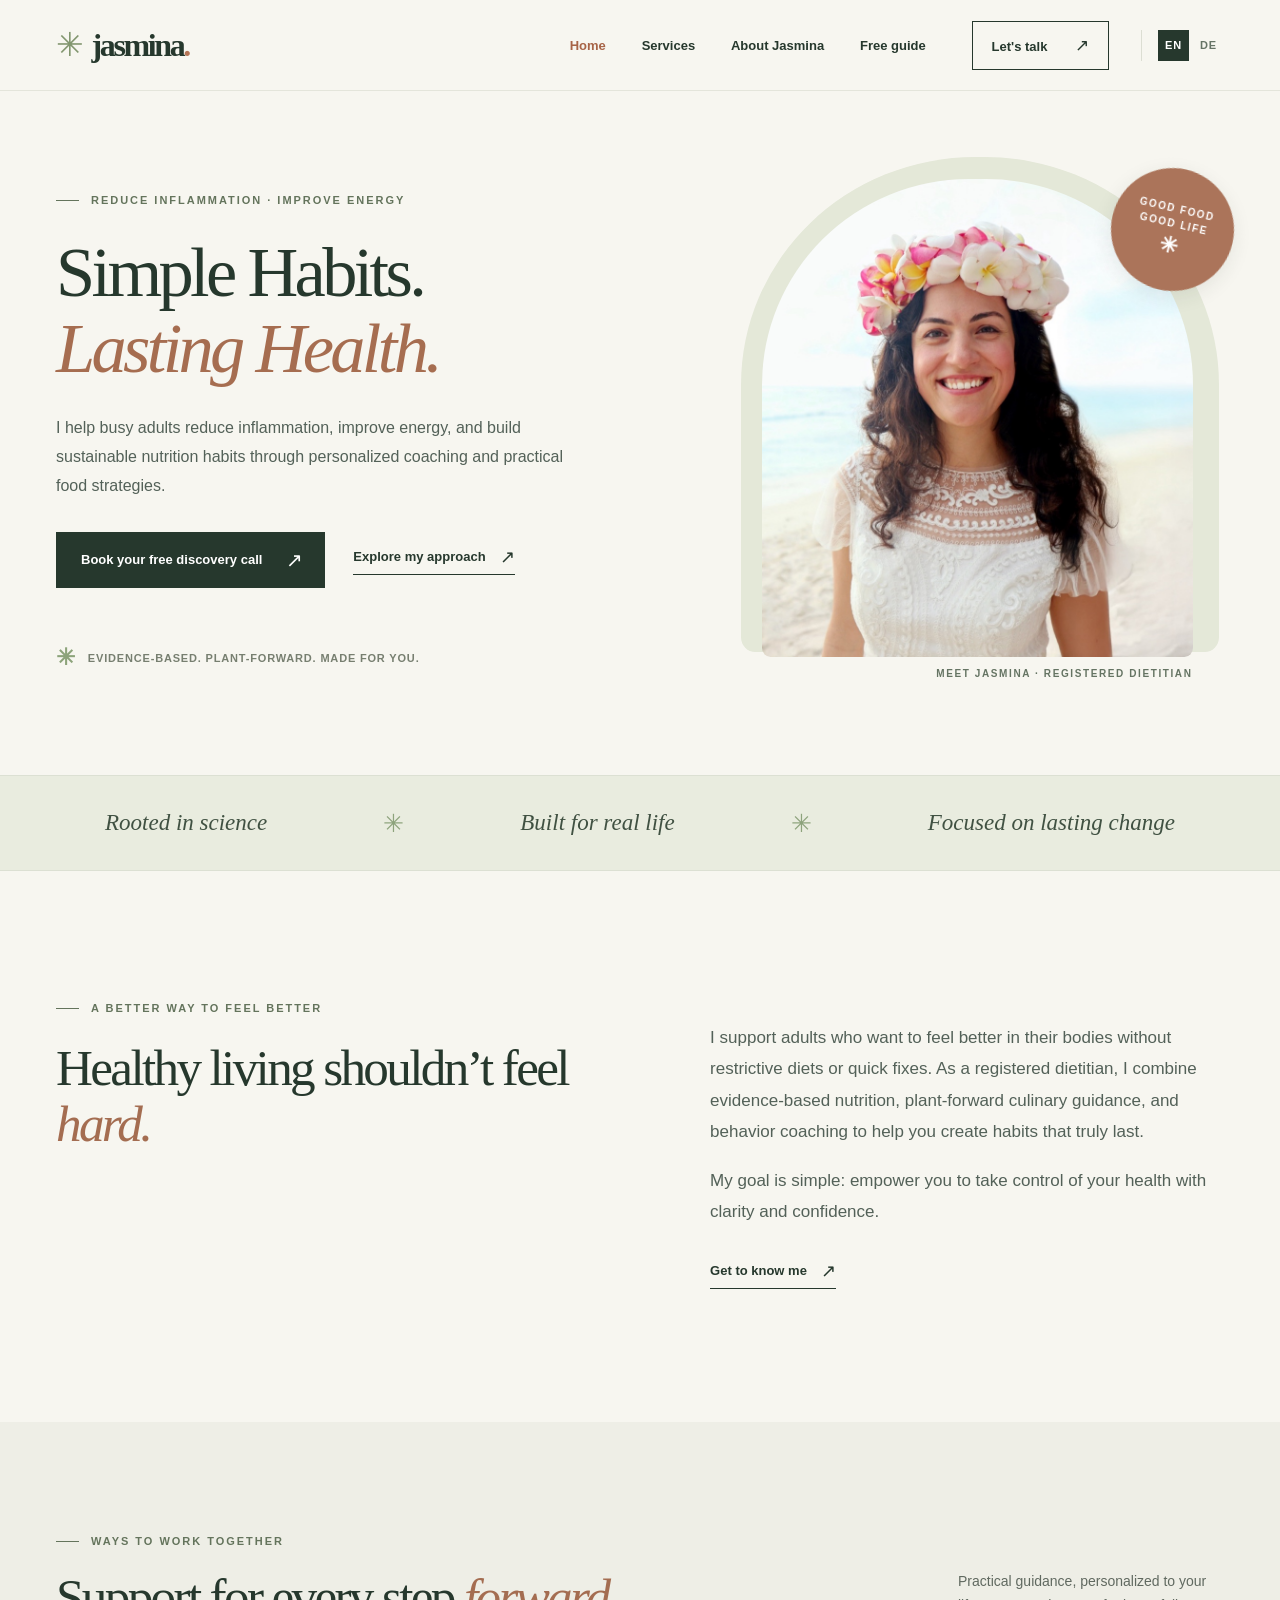
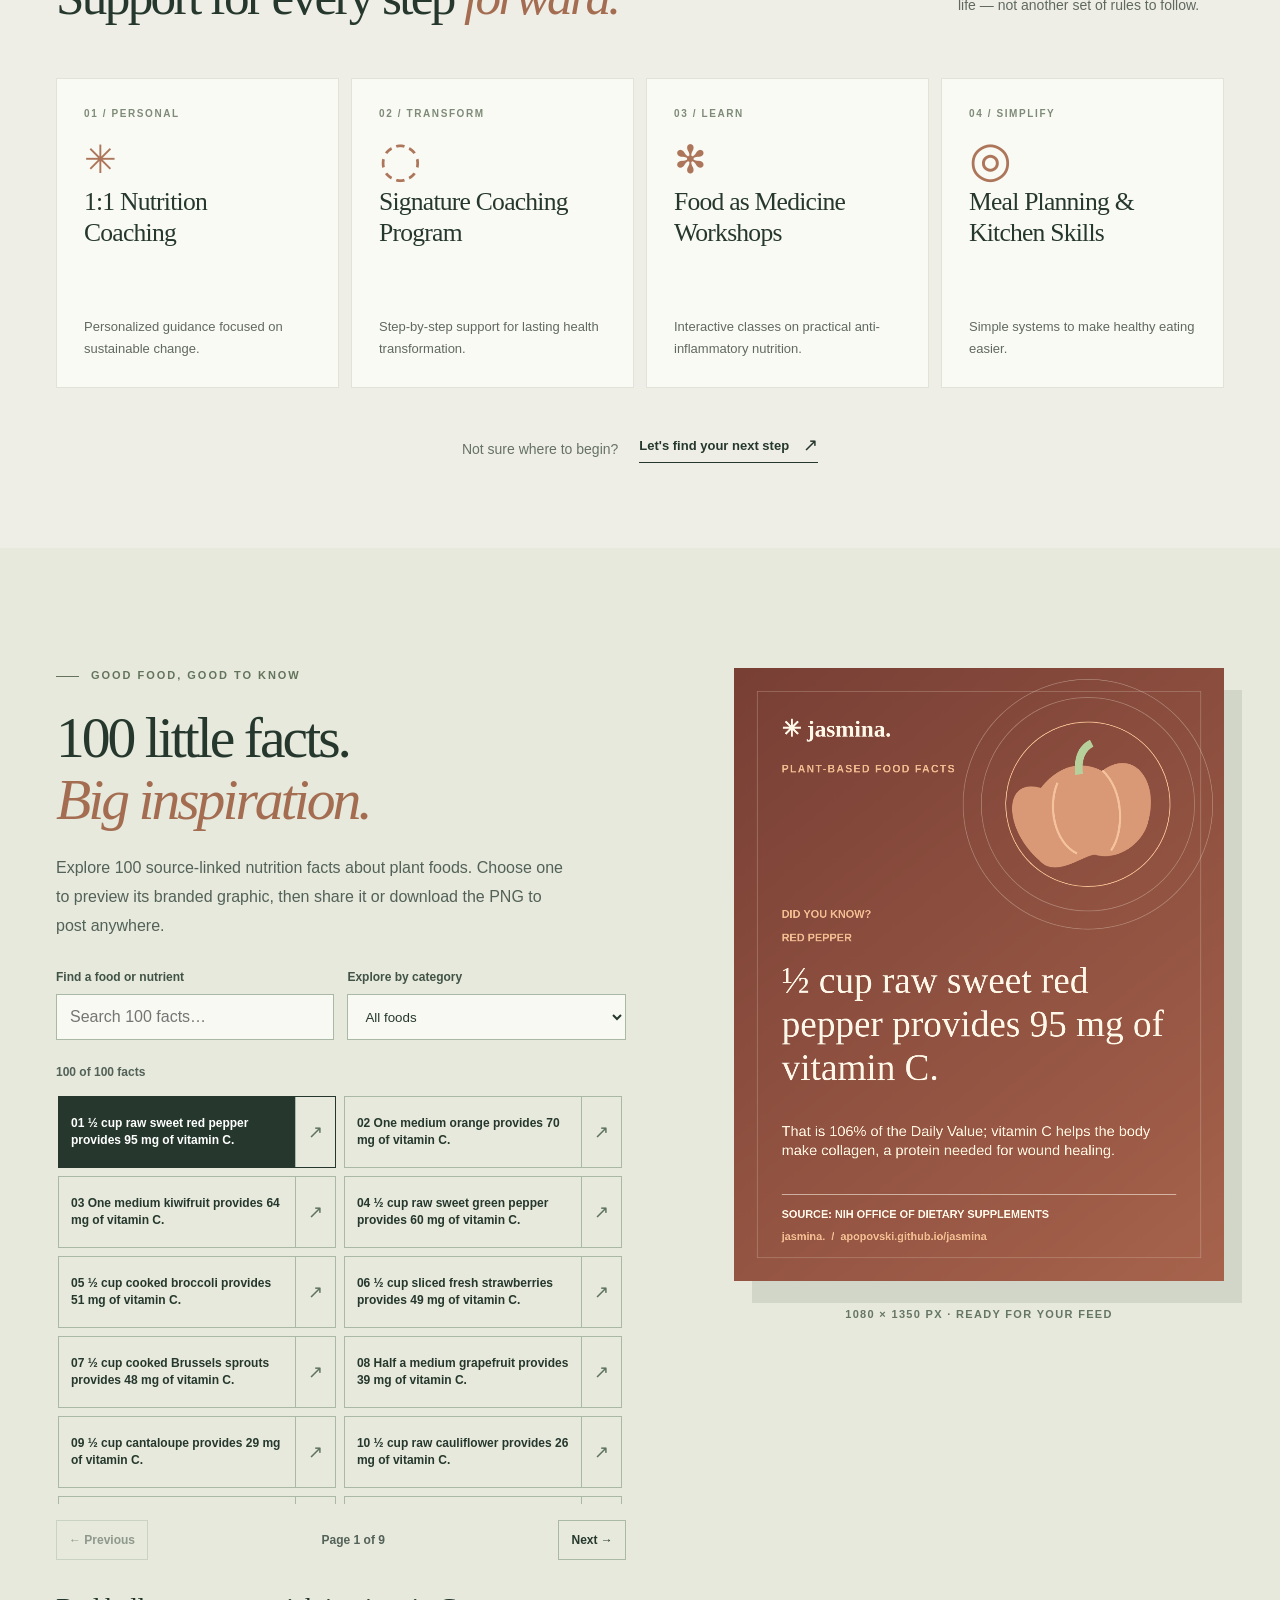
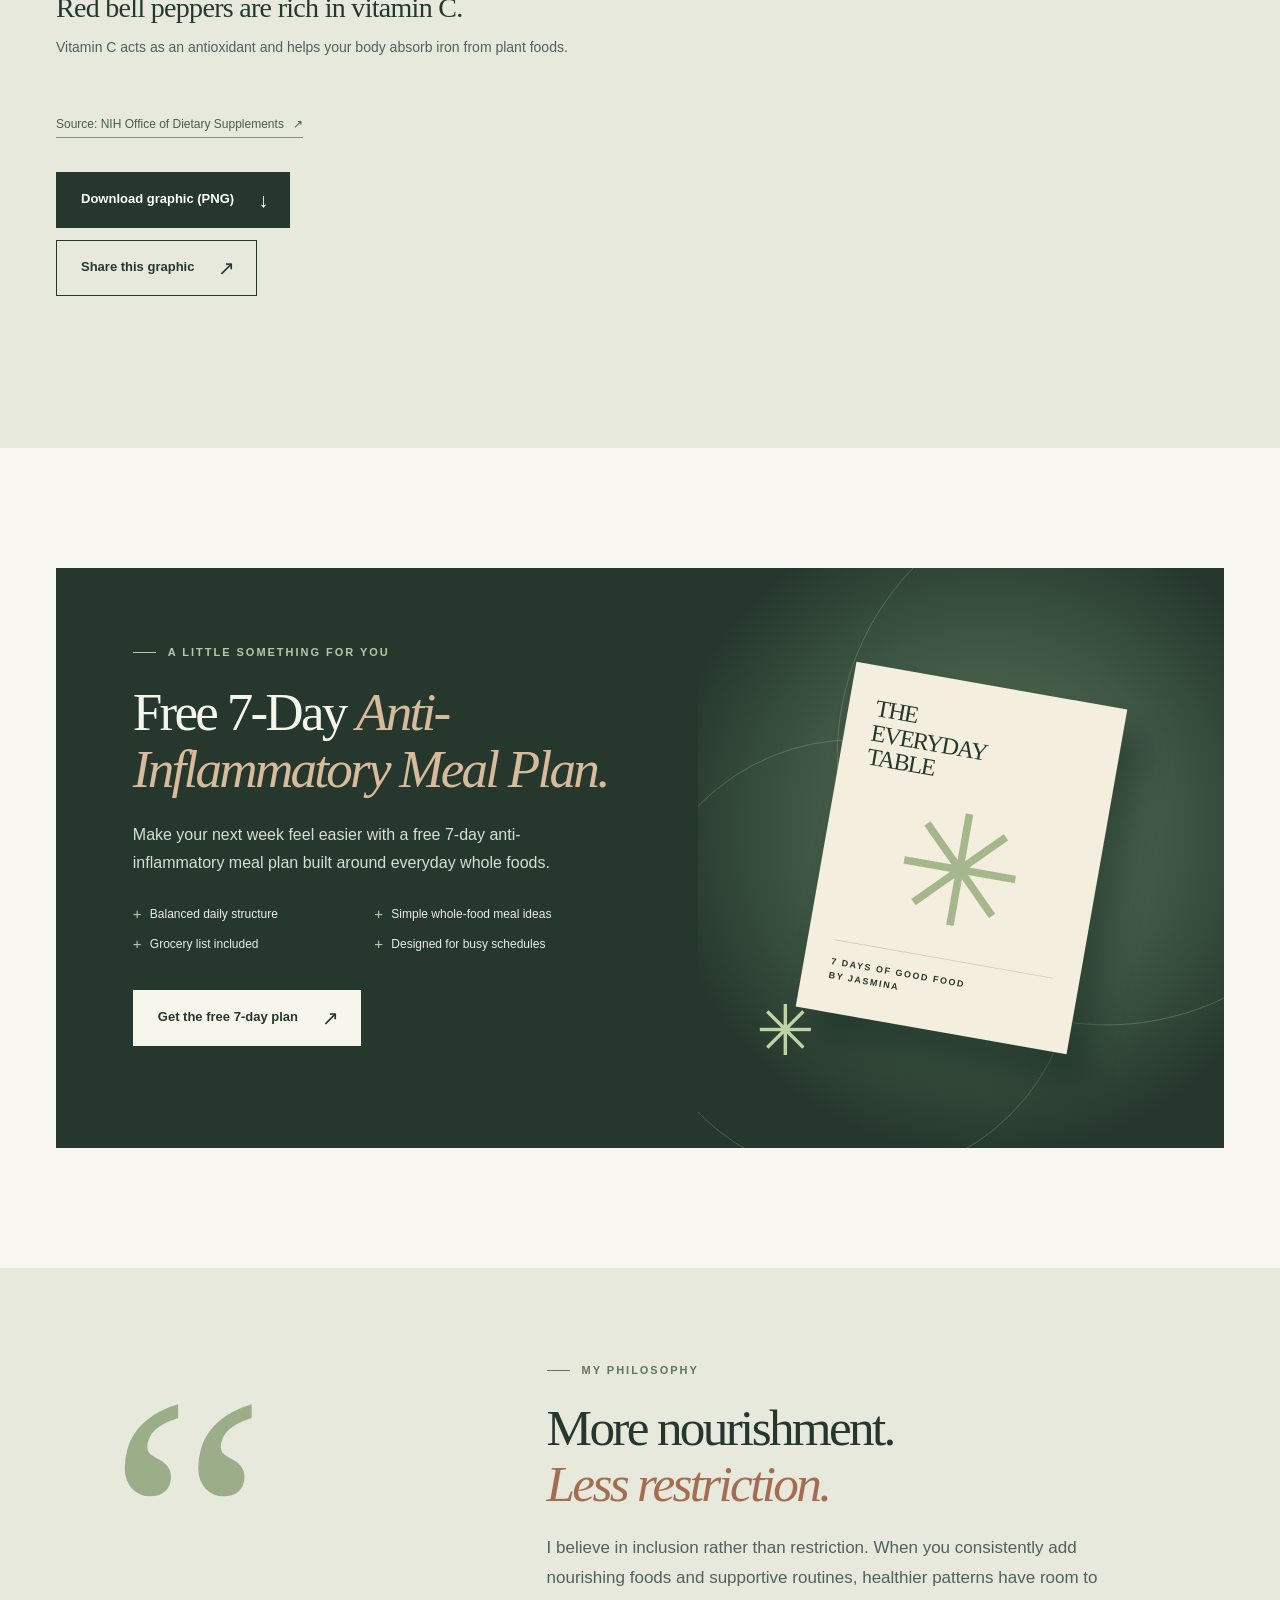
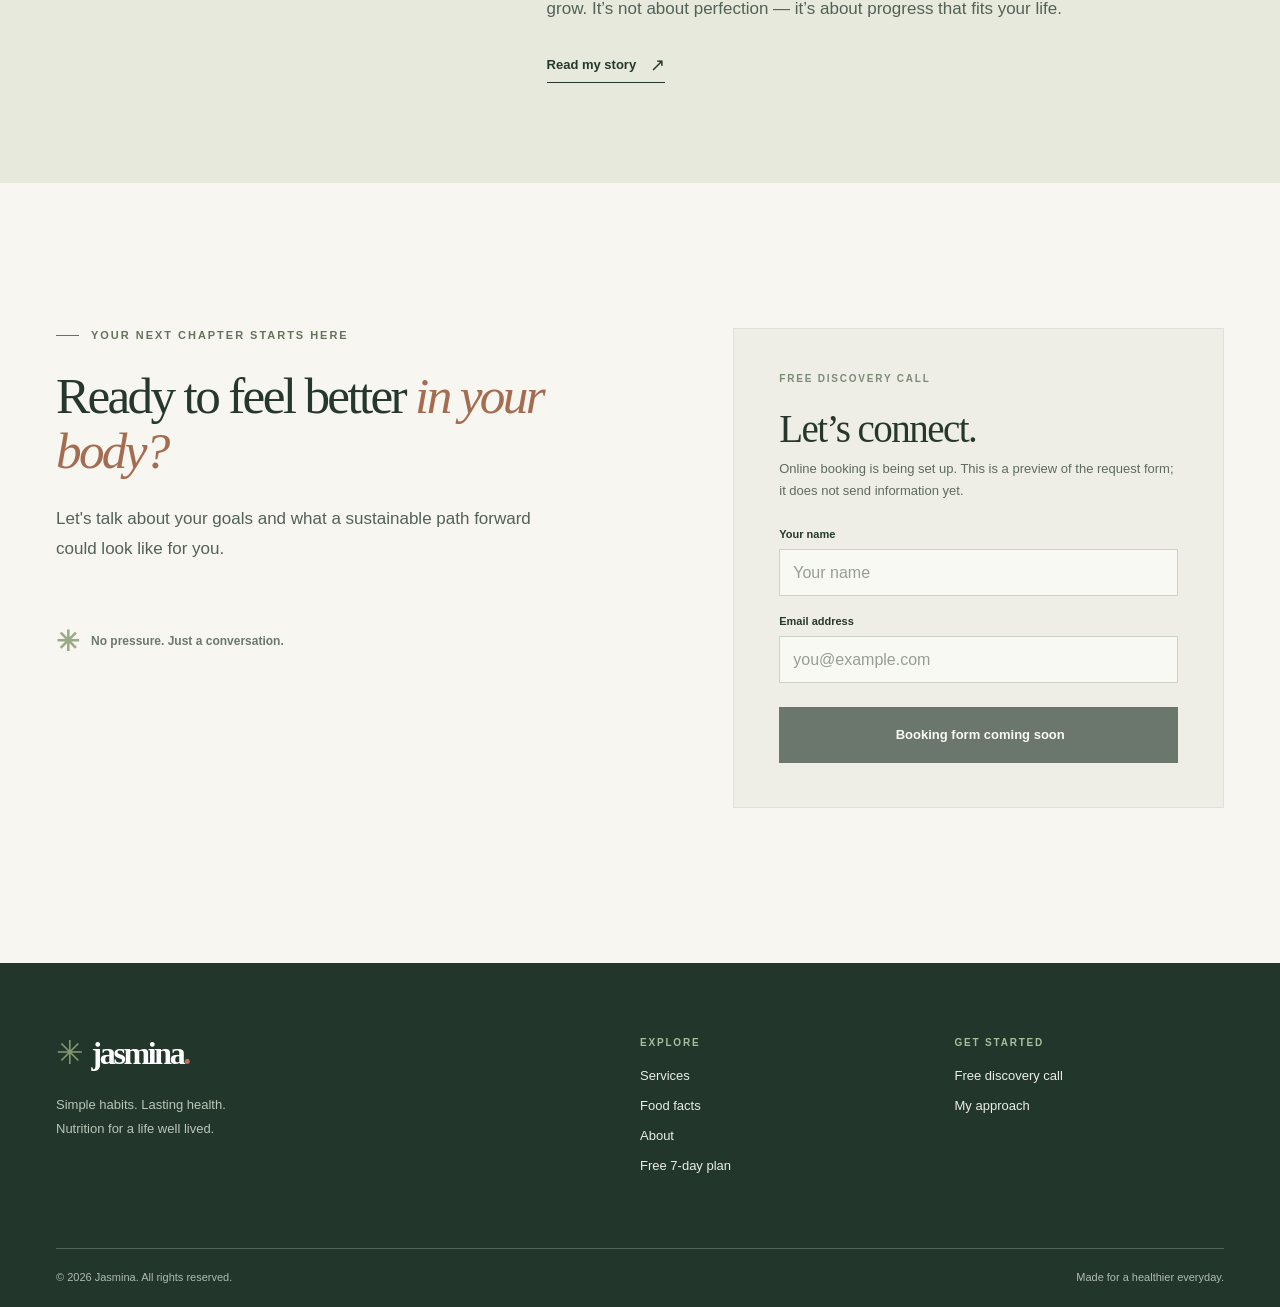
==== commit f936c0e6: "Add 100 bilingual shareable plant-food facts Co-authored-by: Copilot <223556219+Copilot@users.norepl" ====
--- a/index.html
+++ b/index.html
@@ -11,7 +11,7 @@
     <link rel="alternate" hreflang="de" href="https://apopovski.github.io/jasmina/de/">
     <link rel="alternate" hreflang="x-default" href="https://apopovski.github.io/jasmina/">
     <link rel="icon" href="favicon.svg" type="image/svg+xml">
-    <link rel="stylesheet" href="styles.css?v=share-2">
+    <link rel="stylesheet" href="styles.css?v=101">
     <link rel="preload" as="image" href="images/Jasmina-optimized.jpg">
     <meta property="og:type" content="website">
     <meta property="og:title" content="Simple Habits. Lasting Health. | Jasmina">
@@ -131,13 +131,23 @@
         <div class="section-shell facts-layout">
           <div class="facts-copy">
             <p class="eyebrow"><span class="eyebrow-line"></span> GOOD FOOD, GOOD TO KNOW</p>
-            <h2 id="facts-title">Little facts.<br><em>Big inspiration.</em></h2>
-            <p>Discover something new about everyday plant foods. Pick a fact, then save its ready-to-share graphic for your feed.</p>
-            <div class="fact-options" role="group" aria-label="Choose a plant food">
-              <button type="button" class="fact-option" data-fact="pepper" aria-pressed="true">01 <span>Red pepper</span></button>
-              <button type="button" class="fact-option" data-fact="spinach" aria-pressed="false">02 <span>Spinach</span></button>
-              <button type="button" class="fact-option" data-fact="walnuts" aria-pressed="false">03 <span>Walnuts</span></button>
-            </div>
+            <h2 id="facts-title">100 little facts.<br><em>Big inspiration.</em></h2>
+            <p>Explore 100 source-linked nutrition facts about plant foods. Choose one to preview its branded graphic, then share it or download the PNG to post anywhere.</p>
+            <div class="fact-filters">
+              <label for="fact-search">Find a food or nutrient</label>
+              <input id="fact-search" type="search" placeholder="Search 100 facts…" autocomplete="off">
+              <label for="fact-category">Explore by category</label>
+              <select id="fact-category">
+                <option value="all">All foods</option>
+                <option value="produce">Fruits &amp; vegetables</option>
+                <option value="legumes">Beans &amp; legumes</option>
+                <option value="grains">Grains &amp; grain foods</option>
+                <option value="nuts-seeds">Nuts &amp; seeds</option>
+              </select>
+            </div>
+            <p class="fact-results" role="status" aria-live="polite"></p>
+            <div class="fact-options" aria-label="Nutrition facts"></div>
+            <div class="fact-pagination"><button class="fact-prev" type="button" disabled>← Previous</button><span class="fact-page"></span><button class="fact-next" type="button">Next →</button></div>
             <noscript><p>Enable JavaScript to preview and download these graphics.</p></noscript>
             <div class="fact-explanation" aria-live="polite">
               <h3 data-fact-title>Red bell peppers are rich in vitamin C.</h3>
@@ -145,7 +155,7 @@
             </div>
             <a class="fact-source" data-fact-source href="https://ods.od.nih.gov/factsheets/VitaminC-Consumer/" target="_blank" rel="noopener noreferrer">Source: NIH Office of Dietary Supplements <span aria-hidden="true">↗</span></a>
             <button type="button" class="button button-dark fact-download">Download graphic (PNG) <span aria-hidden="true">↓</span></button>
-            <button type="button" class="button fact-share" aria-expanded="false" aria-controls="fact-share-help">Share graphic <span aria-hidden="true">↗</span></button>
+            <button type="button" class="button fact-share" aria-expanded="false" aria-controls="fact-share-help">Share this graphic <span aria-hidden="true">↗</span></button>
             <div class="fact-share-help" id="fact-share-help" hidden>
               <h3>Post this graphic anywhere.</h3>
               <p>Your browser can't send this image directly to a social app. Download the PNG and upload it to Instagram, Facebook, Pinterest, or another app. Where supported, you can also copy the image to paste into a post. Copy the ready-made caption below.</p>
@@ -226,6 +236,7 @@
       <div class="section-shell footer-bottom"><span>© <span data-year>2026</span> Jasmina. All rights reserved.</span><span>Made for a healthier everyday.</span></div>
     </footer>
     <script src="script.js" defer></script>
-    <script src="food-facts.js?v=share-2" defer></script>
+    <script src="food-facts-data.js?v=101" defer></script>
+    <script src="food-facts.js?v=101" defer></script>
   </body>
 </html>
--- a/styles.css
+++ b/styles.css
@@ -100,14 +100,28 @@
 .services-footer { display: flex; align-items: center; justify-content: center; gap: 21px; margin-top: 46px; font-size: 14px; color: #667266; }
 .services-footer .text-link { color: var(--ink); }
 .food-facts-section { padding: 120px 0; background: #e6e9dc; }
-.facts-layout { display: grid; grid-template-columns: minmax(0, 1fr) minmax(0, .87fr); align-items: center; gap: clamp(45px, 8vw, 125px); }
+.facts-layout { display: grid; grid-template-columns: minmax(0, 1fr) minmax(0, .87fr); align-items: start; gap: clamp(45px, 8vw, 125px); }
 .facts-copy h2 { max-width: 650px; margin: 23px 0; font-size: clamp(43px, 4.5vw, 68px); }
 .facts-copy h2 em { color: #a46d51; }
 .facts-copy > p:not(.eyebrow, .fact-status) { max-width: 520px; color: #536158; font-size: 16px; line-height: 1.8; }
-.fact-options { display: flex; flex-wrap: wrap; gap: 9px; margin: 31px 0 29px; }
-.fact-option { display: inline-flex; align-items: center; gap: 9px; padding: 12px 15px; border: 1px solid #aab9a6; background: transparent; color: var(--ink); font-size: 11px; font-weight: 700; transition: background .2s, color .2s; }
-.fact-option span { font-size: 13px; }
+.fact-filters { display: grid; grid-template-columns: 1fr 1fr; gap: 10px 13px; margin-top: 30px; }
+.fact-filters label { font-size: 12px; font-weight: 700; color: #405346; }
+.fact-filters input, .fact-filters select { min-width: 0; width: 100%; height: 46px; padding: 10px 13px; border: 1px solid #aab9a6; border-radius: 0; background: #f8f9f2; color: var(--ink); }
+.fact-filters input { grid-row: 2; }
+.fact-filters select { grid-column: 2; grid-row: 2; }
+.fact-results { margin: 22px 0 10px !important; color: #536158; font-size: 12px !important; font-weight: 700; }
+.fact-options { display: grid; grid-template-columns: repeat(2, minmax(0, 1fr)); gap: 8px; max-height: 410px; overflow-y: auto; padding: 2px 4px 2px 2px; }
+.fact-row { display: flex; min-width: 0; border: 1px solid #aab9a6; }
+.fact-row:has(.fact-option[aria-pressed="true"]) { border-color: var(--ink); }
+.fact-option { flex: 1; min-width: 0; min-height: 70px; padding: 10px 12px; text-align: left; border: 0; background: transparent; color: var(--ink); font-size: 12px; font-weight: 700; line-height: 1.4; transition: background .2s, color .2s; }
 .fact-option:hover, .fact-option[aria-pressed="true"] { background: var(--ink); color: white; border-color: var(--ink); }
+.fact-option-share { align-self: stretch; width: 40px; flex: none; padding: 9px 7px; border: 0; border-left: 1px solid #aab9a6; background: transparent; color: #60735f; font-size: 18px; line-height: 1; }
+.fact-option-share:hover, .fact-option-share:focus-visible { background: #d6e1ce; color: var(--ink); }
+.fact-option-share[hidden] { display: none; }
+.fact-pagination { display: flex; align-items: center; justify-content: space-between; gap: 12px; margin: 16px 0 30px; color: #536158; font-size: 12px; font-weight: 700; }
+.fact-pagination button { min-height: 40px; padding: 8px 12px; border: 1px solid #aab9a6; background: transparent; color: var(--ink); font-size: 12px; font-weight: 700; }
+.fact-pagination button:hover:not(:disabled) { background: #d6e1ce; }
+.fact-pagination button:disabled { opacity: .45; cursor: default; }
 .fact-explanation { min-height: 124px; }
 .fact-explanation h3 { max-width: 530px; margin-bottom: 10px; font-size: 28px; line-height: 1.25; letter-spacing: -.025em; }
 .fact-explanation p { max-width: 520px; margin-bottom: 16px; color: #536158; font-size: 14px; line-height: 1.75; }
@@ -122,7 +136,7 @@
 .fact-copy-caption, .fact-copy-image { padding: 0 0 5px; margin: 0 15px 9px 0; border: 0; border-bottom: 1px solid currentColor; background: transparent; color: var(--ink); font-size: 13px; font-weight: 700; }
 .fact-copy-caption:hover, .fact-copy-image:hover { color: #a46d51; }
 .fact-status { min-height: 20px; margin: 12px 0 0; color: #526652; font-size: 12px; }
-.facts-preview { width: min(100%, 490px); justify-self: end; }
+.facts-preview { position: sticky; top: 24px; width: min(100%, 490px); justify-self: end; }
 .facts-preview canvas { display: block; width: 100%; height: auto; aspect-ratio: 4 / 5; background: #783f35; box-shadow: 18px 22px 0 rgba(38, 56, 45, .1); }
 .facts-preview p { margin: 27px 0 0; color: #667666; font-size: 11px; font-weight: 700; letter-spacing: .12em; text-transform: uppercase; text-align: center; }
 .guide-section { padding-top: 120px; padding-bottom: 120px; }
@@ -293,7 +307,8 @@
   .food-facts-section { padding: 85px 0 93px; }
   .facts-layout { grid-template-columns: 1fr; gap: 40px; }
   .facts-copy h2 { font-size: clamp(42px, 8vw, 57px); }
-  .facts-preview { width: min(100% - 16px, 460px); margin-inline: auto; justify-self: center; }
+  .fact-options { max-height: 350px; }
+  .facts-preview { position: static; width: min(100% - 16px, 460px); margin-inline: auto; justify-self: center; }
   .section-topline { display: block; margin-bottom: 35px; }
   .section-topline > p { margin-top: 19px; }
   .service-grid { grid-template-columns: repeat(2, minmax(0, 1fr)); }
@@ -340,6 +355,8 @@
   .plan-bottom { flex-direction: column; align-items: flex-start; }
 }
 @media (max-width: 420px) {
+  .fact-options { grid-template-columns: 1fr; }
+  .fact-filters { gap: 8px; }
   .nav-wrap { gap: 10px; }
   .language-switch { padding-left: 7px; gap: 0; }
   .language-switch a { min-width: 28px; }
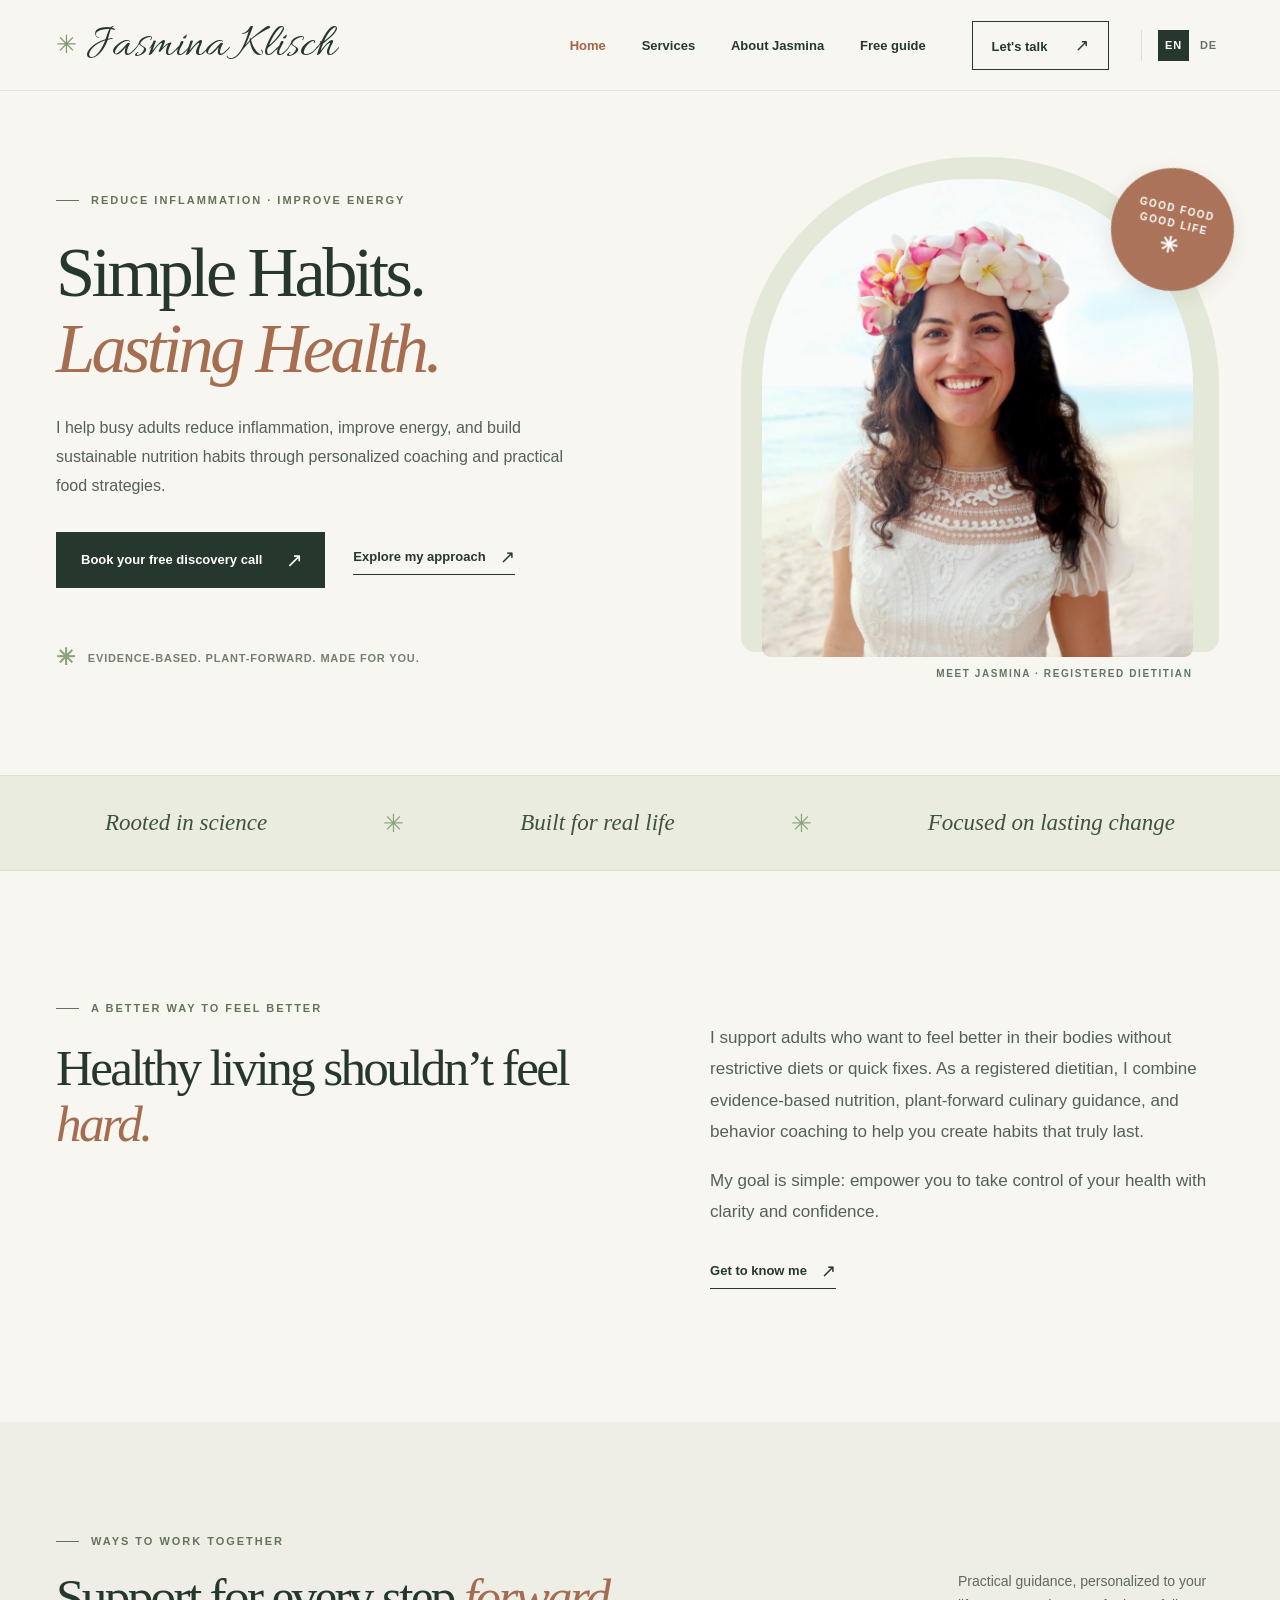
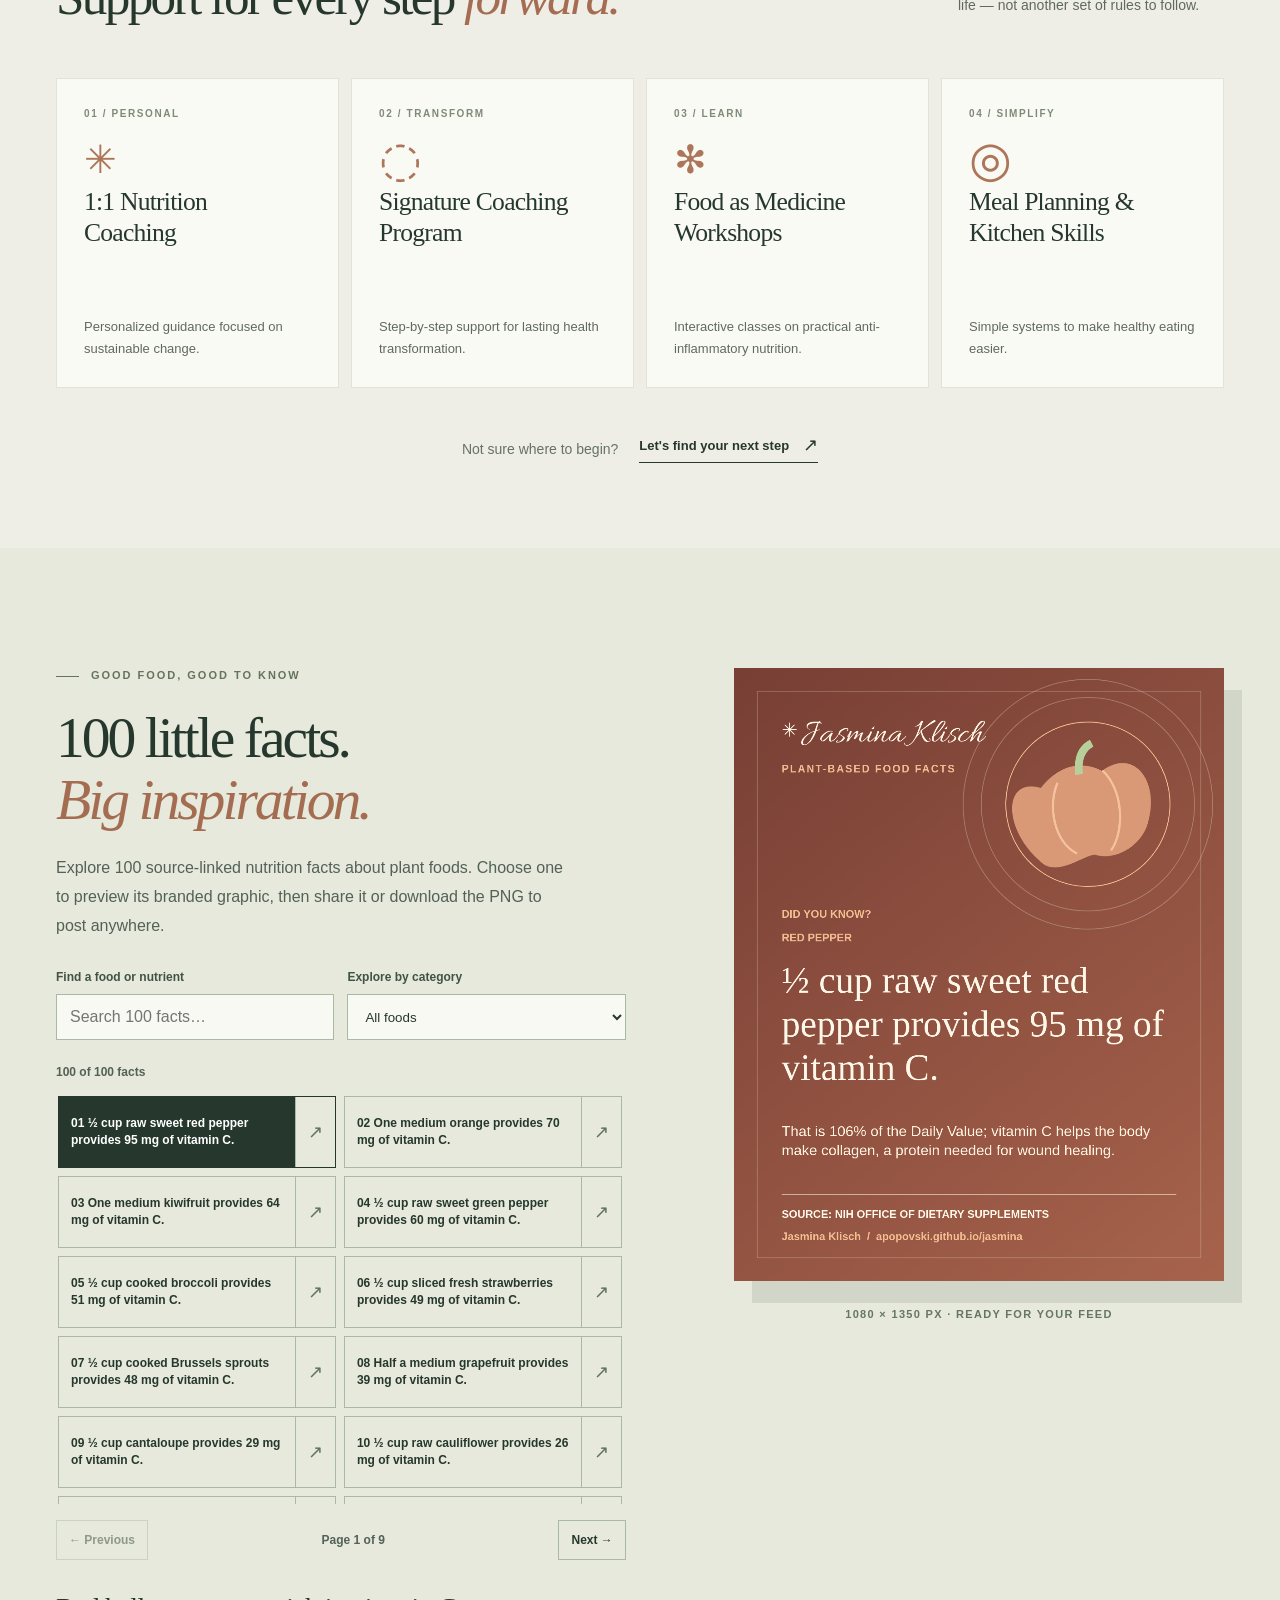
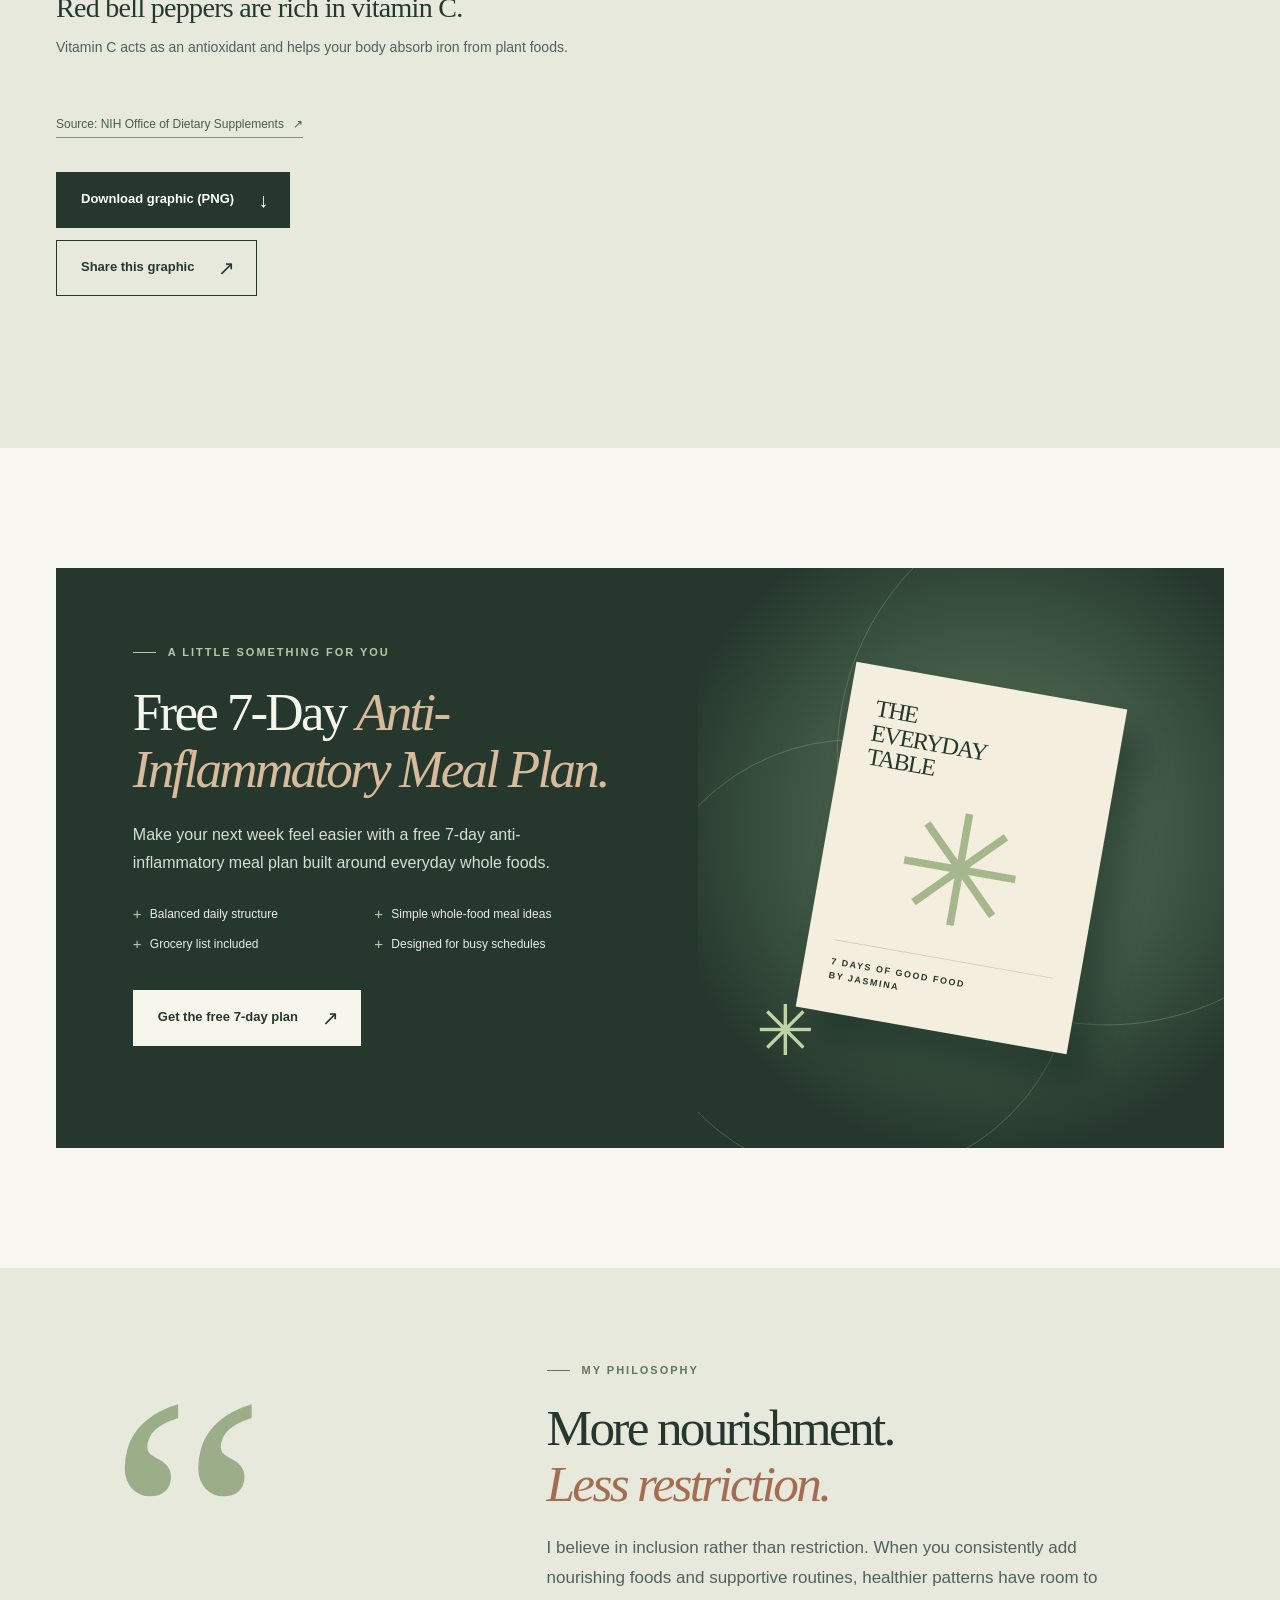
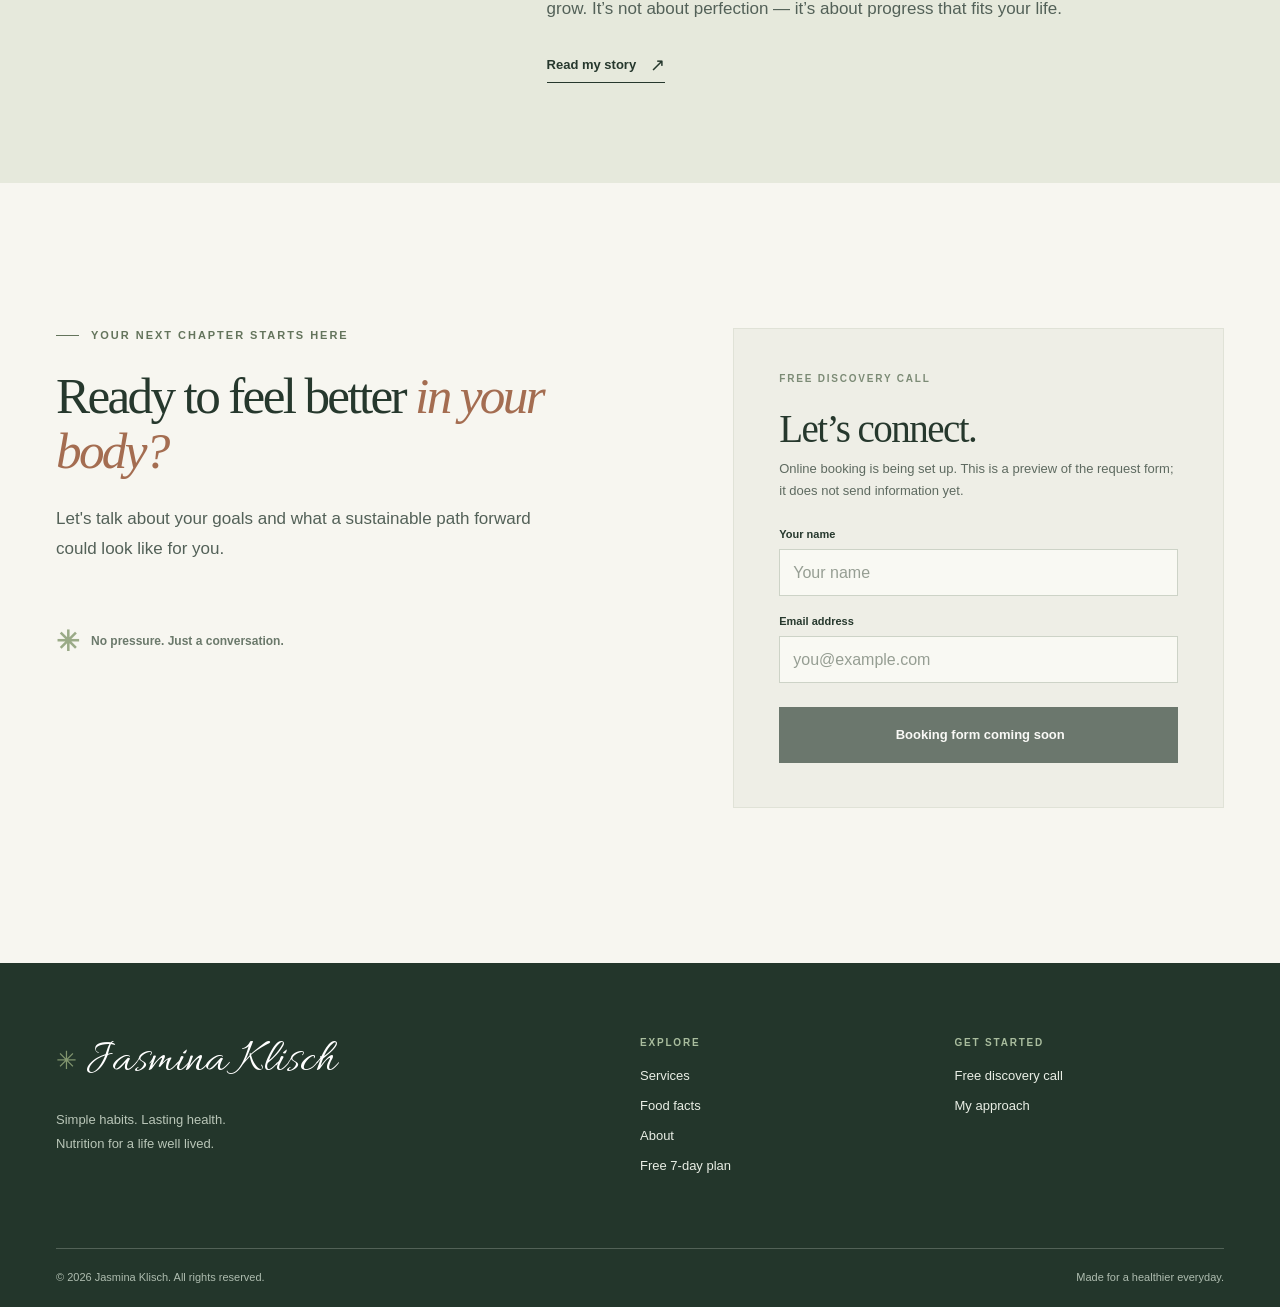
==== commit 4d1bed65: "Refresh Jasmina Klisch signature branding Co-authored-by: Copilot <223556219+Copilot@users.noreply.g" ====
--- a/index.html
+++ b/index.html
@@ -5,22 +5,23 @@
     <meta name="viewport" content="width=device-width, initial-scale=1">
     <meta name="theme-color" content="#f7f6f0">
     <meta name="description" content="Personalized nutrition coaching for busy adults. Jasmina helps you reduce inflammation, improve energy, and build sustainable habits with practical, evidence-based guidance.">
-    <title>Nutrition Coaching for Energy & Lasting Health | Jasmina</title>
+    <title>Nutrition Coaching for Energy & Lasting Health | Jasmina Klisch</title>
     <link rel="canonical" href="https://apopovski.github.io/jasmina/">
     <link rel="alternate" hreflang="en" href="https://apopovski.github.io/jasmina/">
     <link rel="alternate" hreflang="de" href="https://apopovski.github.io/jasmina/de/">
     <link rel="alternate" hreflang="x-default" href="https://apopovski.github.io/jasmina/">
     <link rel="icon" href="favicon.svg" type="image/svg+xml">
-    <link rel="stylesheet" href="styles.css?v=101">
+    <link rel="preload" href="fonts/Allura-Regular.woff2" as="font" type="font/woff2" crossorigin>
+    <link rel="stylesheet" href="styles.css?v=brand-1">
     <link rel="preload" as="image" href="images/Jasmina-optimized.jpg">
     <meta property="og:type" content="website">
-    <meta property="og:title" content="Simple Habits. Lasting Health. | Jasmina">
+    <meta property="og:title" content="Simple Habits. Lasting Health. | Jasmina Klisch">
     <meta property="og:description" content="Personalized, practical nutrition coaching to help busy adults feel better without restrictive diets.">
     <script type="application/ld+json">
       {
         "@context": "https://schema.org",
         "@type": "Person",
-        "name": "Jasmina",
+        "name": "Jasmina Klisch",
         "jobTitle": "Registered Dietitian Nutritionist",
         "description": "Evidence-based nutrition coaching, plant-forward culinary guidance, and behavior coaching for sustainable health habits.",
         "knowsAbout": ["Nutrition coaching", "Anti-inflammatory nutrition", "Plant-forward cooking", "Lifestyle medicine"]
@@ -31,7 +32,7 @@
     <a class="skip-link" href="#main">Skip to content</a>
     <header class="site-header">
       <div class="nav-wrap">
-        <a class="brand" href="index.html" aria-label="Jasmina home"><span class="brand-icon" aria-hidden="true">✳</span> jasmina<span class="brand-dot">.</span></a>
+        <a class="brand" href="index.html" aria-label="Jasmina Klisch home"><span class="brand-icon" aria-hidden="true">✳</span><span>Jasmina Klisch</span></a>
         <button class="menu-toggle" type="button" aria-label="Open navigation" aria-expanded="false" aria-controls="site-nav">
           <span></span><span></span>
         </button>
@@ -165,7 +166,7 @@
             <p class="fact-status" role="status" aria-live="polite"></p>
           </div>
           <div class="facts-preview">
-            <canvas id="fact-canvas" width="1080" height="1350" role="img" aria-label="Shareable Jasmina nutrition fact graphic about red bell peppers"></canvas>
+            <canvas id="fact-canvas" width="1080" height="1350" role="img" aria-label="Shareable Jasmina Klisch nutrition fact graphic about red bell peppers"></canvas>
             <p>1080 × 1350 px · Ready for your feed</p>
           </div>
         </div>
@@ -229,14 +230,14 @@
 
     <footer class="site-footer">
       <div class="section-shell footer-main">
-        <div><a class="brand footer-brand" href="index.html"><span class="brand-icon" aria-hidden="true">✳</span> jasmina<span class="brand-dot">.</span></a><p>Simple habits. Lasting health.<br>Nutrition for a life well lived.</p></div>
+        <div><a class="brand footer-brand" href="index.html"><span class="brand-icon" aria-hidden="true">✳</span><span>Jasmina Klisch</span></a><p>Simple habits. Lasting health.<br>Nutrition for a life well lived.</p></div>
         <div class="footer-links"><span>EXPLORE</span><a href="index.html#services">Services</a><a href="index.html#food-facts">Food facts</a><a href="about.html">About</a><a href="meal-plan.html">Free 7-day plan</a></div>
         <div class="footer-links"><span>GET STARTED</span><a href="index.html#contact">Free discovery call</a><a href="about.html#approach">My approach</a></div>
       </div>
-      <div class="section-shell footer-bottom"><span>© <span data-year>2026</span> Jasmina. All rights reserved.</span><span>Made for a healthier everyday.</span></div>
+      <div class="section-shell footer-bottom"><span>© <span data-year>2026</span> Jasmina Klisch. All rights reserved.</span><span>Made for a healthier everyday.</span></div>
     </footer>
     <script src="script.js" defer></script>
     <script src="food-facts-data.js?v=101" defer></script>
-    <script src="food-facts.js?v=101" defer></script>
+    <script src="food-facts.js?v=brand-1" defer></script>
   </body>
 </html>
--- a/styles.css
+++ b/styles.css
@@ -1,4 +1,12 @@
 @charset "UTF-8";
+
+@font-face {
+  font-family: "Allura";
+  src: url("fonts/Allura-Regular.woff2") format("woff2");
+  font-style: normal;
+  font-weight: 400;
+  font-display: swap;
+}
 
 :root {
   --cream: #f7f6f0;
@@ -32,9 +40,8 @@
 .site-header { position: relative; z-index: 20; background: var(--cream); border-bottom: 1px solid #e4e5db; }
 .nav-wrap { width: min(100% - 112px, 1360px); min-height: 90px; margin: auto; display: flex; align-items: center; justify-content: space-between; gap: 32px; }
 .nav-wrap .site-nav { margin-left: auto; }
-.brand { display: inline-flex; align-items: center; white-space: nowrap; font-family: "Iowan Old Style", Georgia, serif; font-size: 32px; font-weight: 600; letter-spacing: -.075em; line-height: 1; }
-.brand-icon { font-family: Georgia, serif; font-size: 33px; font-weight: 400; margin-right: 10px; color: #82966f; line-height: .8; }
-.brand-dot { color: var(--rust); }
+.brand { display: inline-flex; align-items: center; white-space: nowrap; font-family: "Allura", "Brush Script MT", cursive; font-size: 47px; font-weight: 400; letter-spacing: 0; line-height: 1; }
+.brand-icon { font-family: Georgia, serif; font-size: 25px; font-weight: 400; margin-right: 8px; color: #82966f; line-height: .8; }
 .site-nav { display: flex; align-items: center; gap: clamp(18px, 2.8vw, 42px); font-size: 13px; font-weight: 600; }
 .site-nav > a:not(.nav-cta) { transition: color .2s ease; }
 .site-nav > a:not(.nav-cta):hover, .site-nav a[aria-current] { color: #a76447; }
@@ -273,15 +280,16 @@
   .guide-card { grid-template-columns: 57% 43%; }
   .guide-copy { padding-left: 48px; }
 }
-@media (max-width: 760px) {
+@media (max-width: 860px) {
   .section-shell, .nav-wrap { width: min(100% - 40px, 560px); }
   .nav-wrap { min-height: 70px; }
-  .brand { font-size: 28px; }
-  .brand-icon { font-size: 28px; }
+  .nav-wrap { gap: 10px; }
+  .brand { font-size: 39px; }
+  .brand-icon { font-size: 21px; margin-right: 5px; }
   .nav-wrap .site-nav { margin-left: 0; }
   .language-switch { margin-left: auto; order: 1; }
   .menu-toggle { order: 2; }
-  .menu-toggle { width: 43px; height: 43px; display: flex; flex-direction: column; align-items: center; justify-content: center; gap: 7px; border: 1px solid #b9c4b5; background: transparent; }
+  .menu-toggle { width: 43px; height: 43px; flex: none; display: flex; flex-direction: column; align-items: center; justify-content: center; gap: 7px; border: 1px solid #b9c4b5; background: transparent; }
   .menu-toggle span { width: 21px; height: 1px; background: var(--ink); }
   .site-nav { display: none; position: absolute; top: 70px; left: 0; right: 0; padding: 24px 20px 30px; flex-direction: column; align-items: stretch; gap: 22px; background: var(--cream); border-bottom: 1px solid var(--line); box-shadow: 0 15px 22px #26382d14; font-size: 15px; }
   .site-nav.is-open { display: flex; }
@@ -354,6 +362,11 @@
   .grocery-grid { margin-top: 35px; }
   .plan-bottom { flex-direction: column; align-items: flex-start; }
 }
+@media (max-width: 390px) {
+  .nav-wrap { width: calc(100% - 24px); gap: 8px; }
+  .nav-wrap > .brand { font-size: 32px; }
+  .nav-wrap > .brand .brand-icon { display: none; }
+}
 @media (max-width: 420px) {
   .fact-options { grid-template-columns: 1fr; }
   .fact-filters { gap: 8px; }
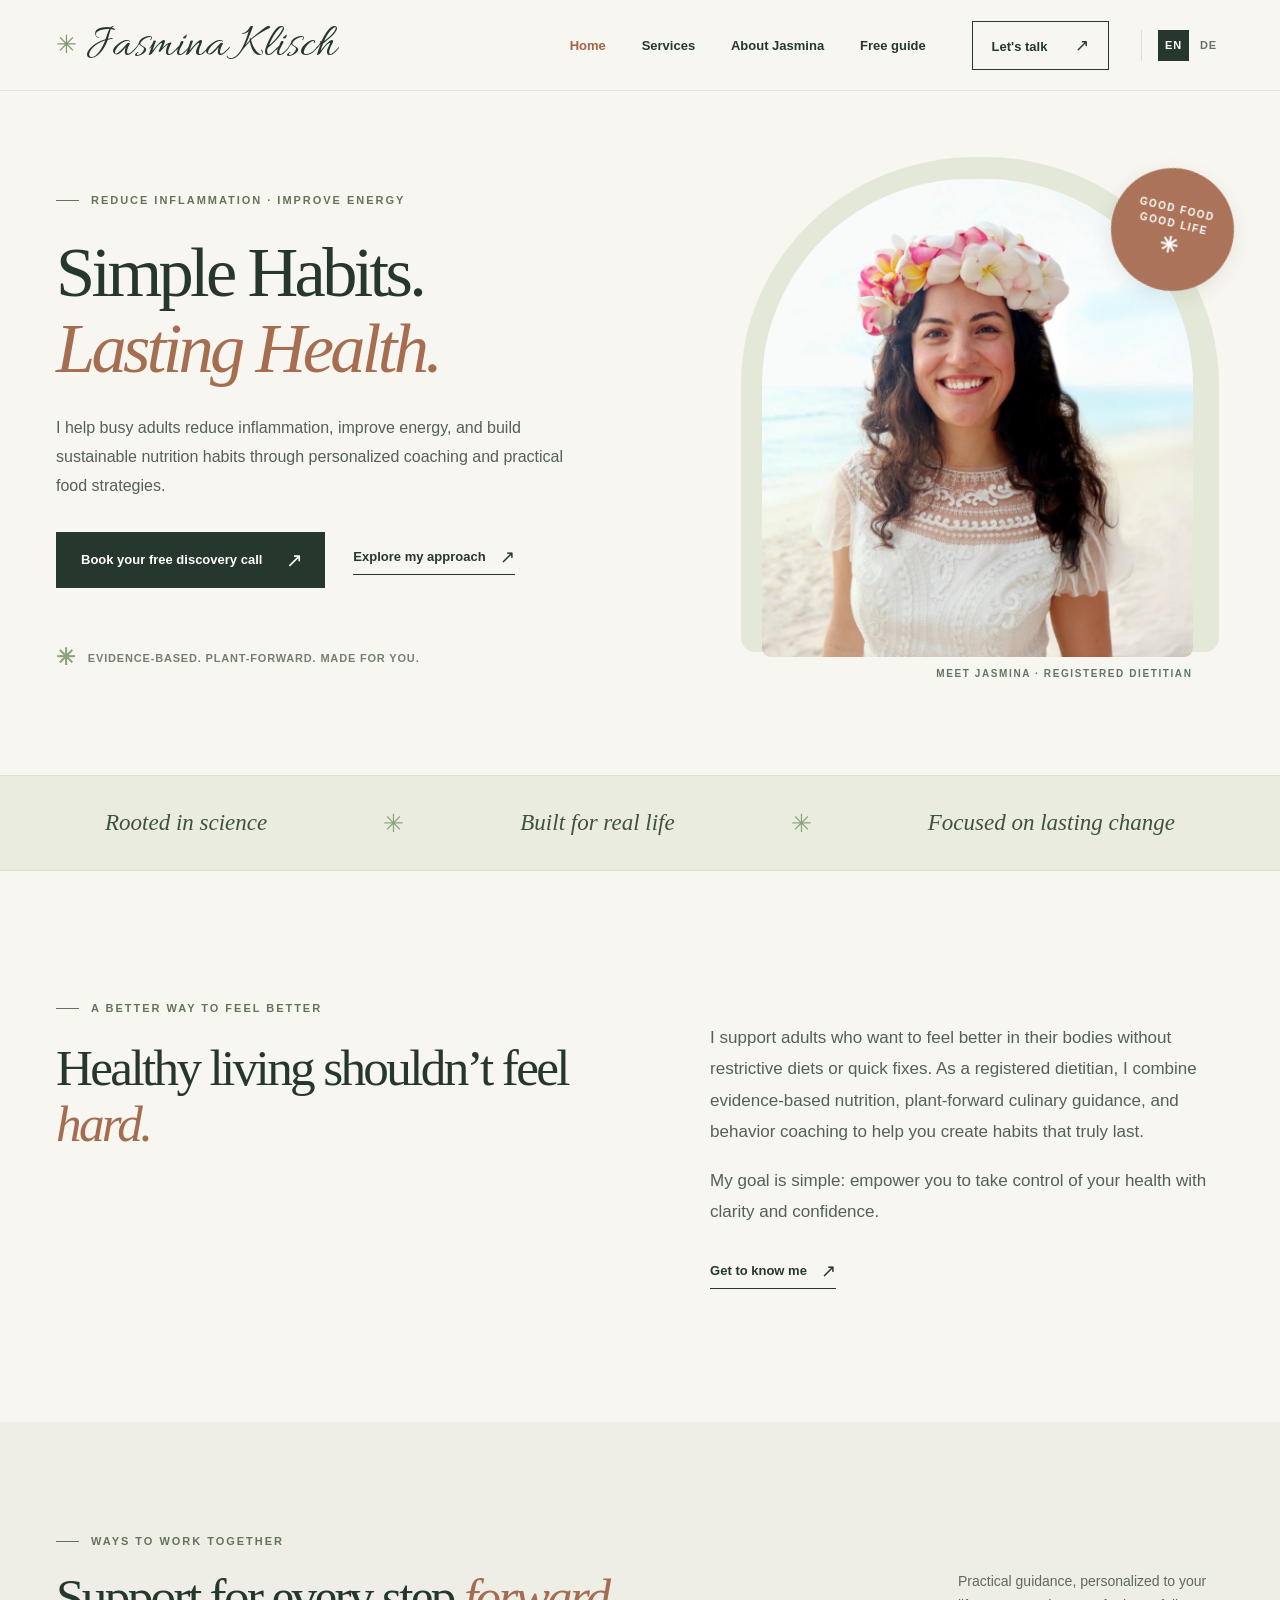
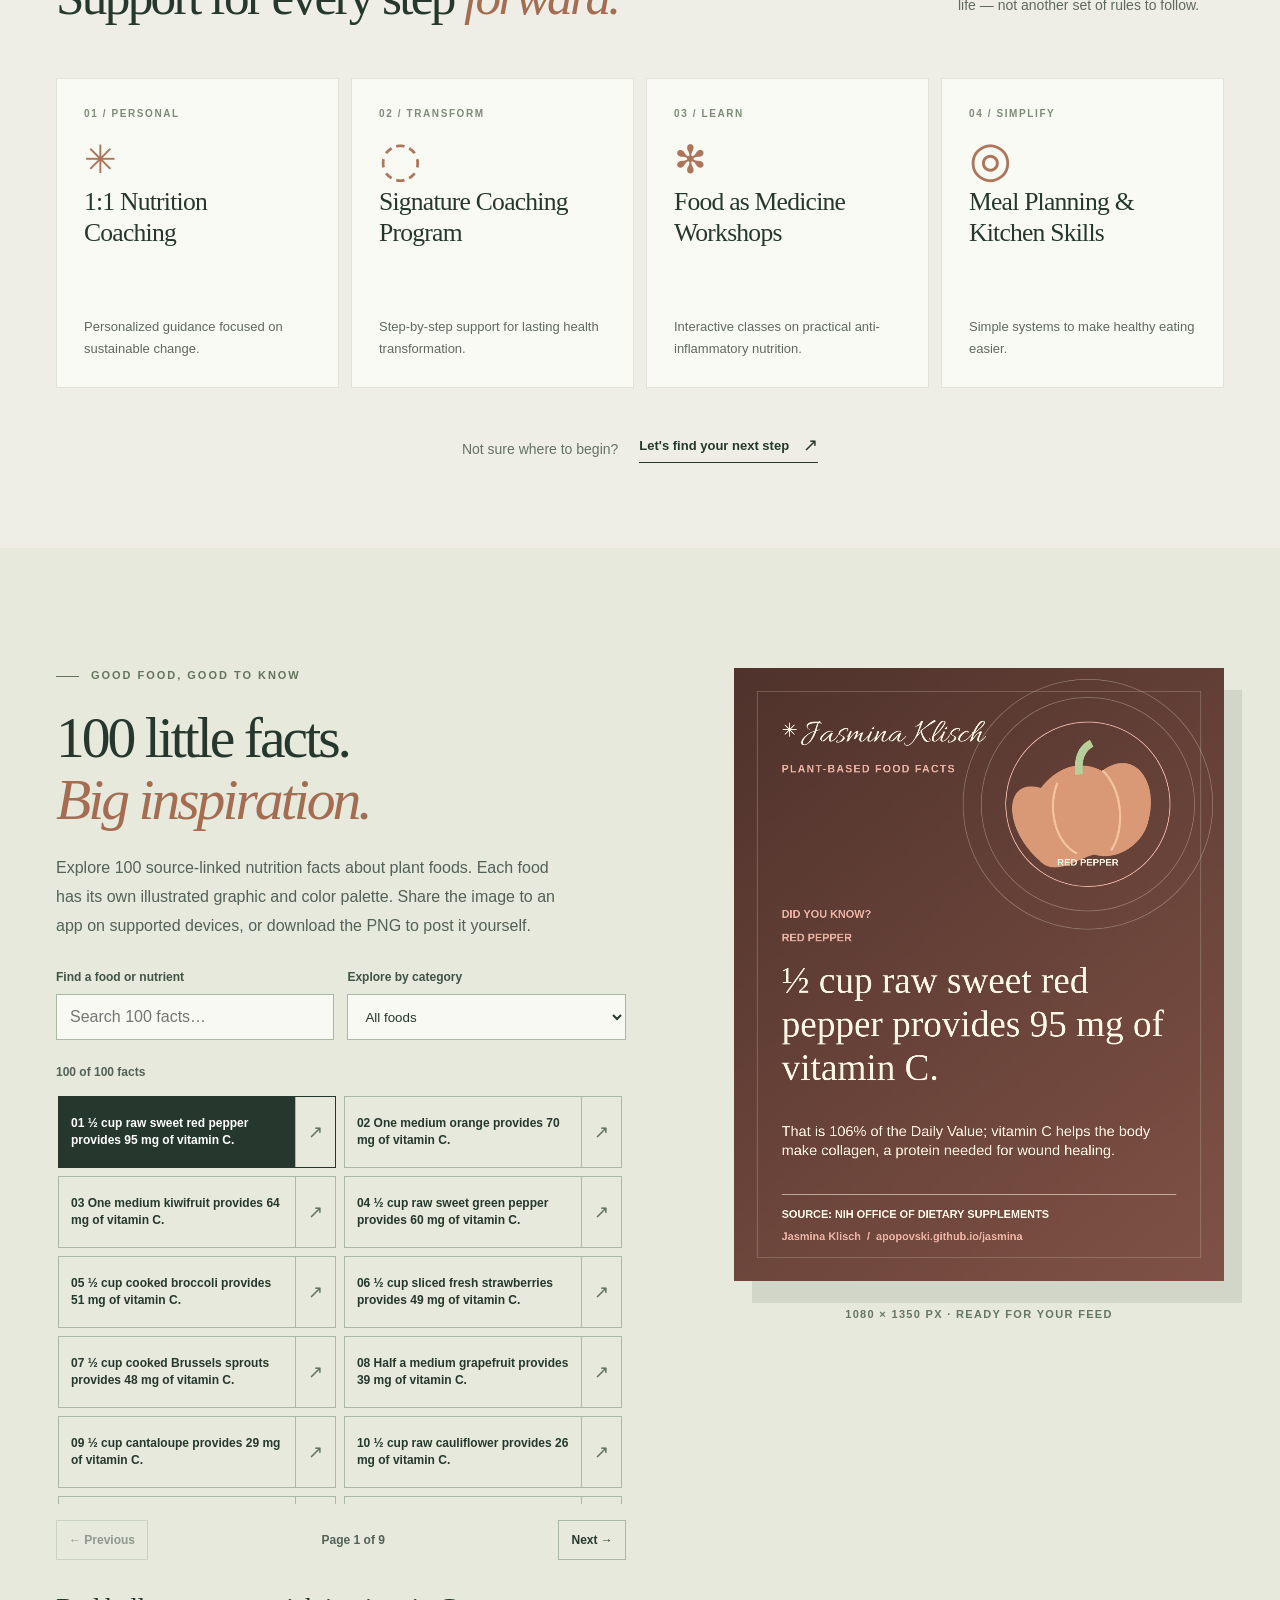
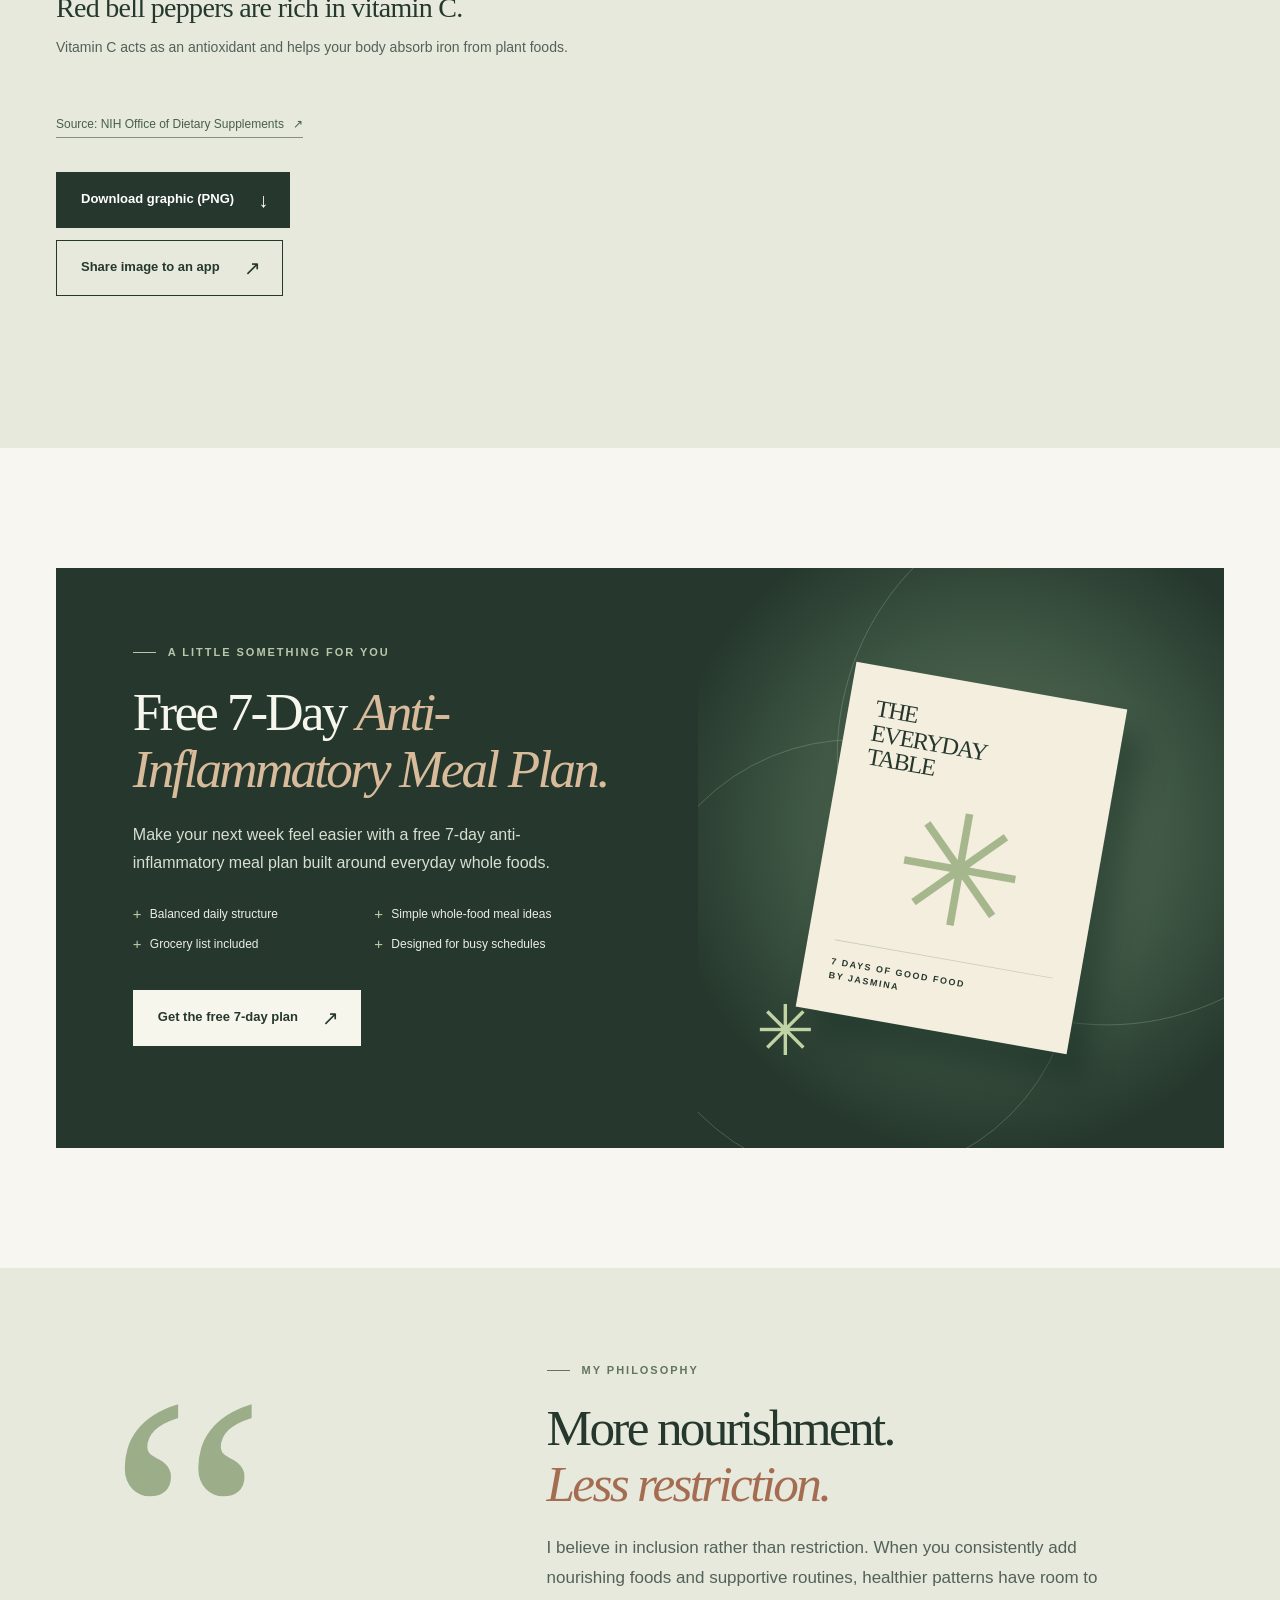
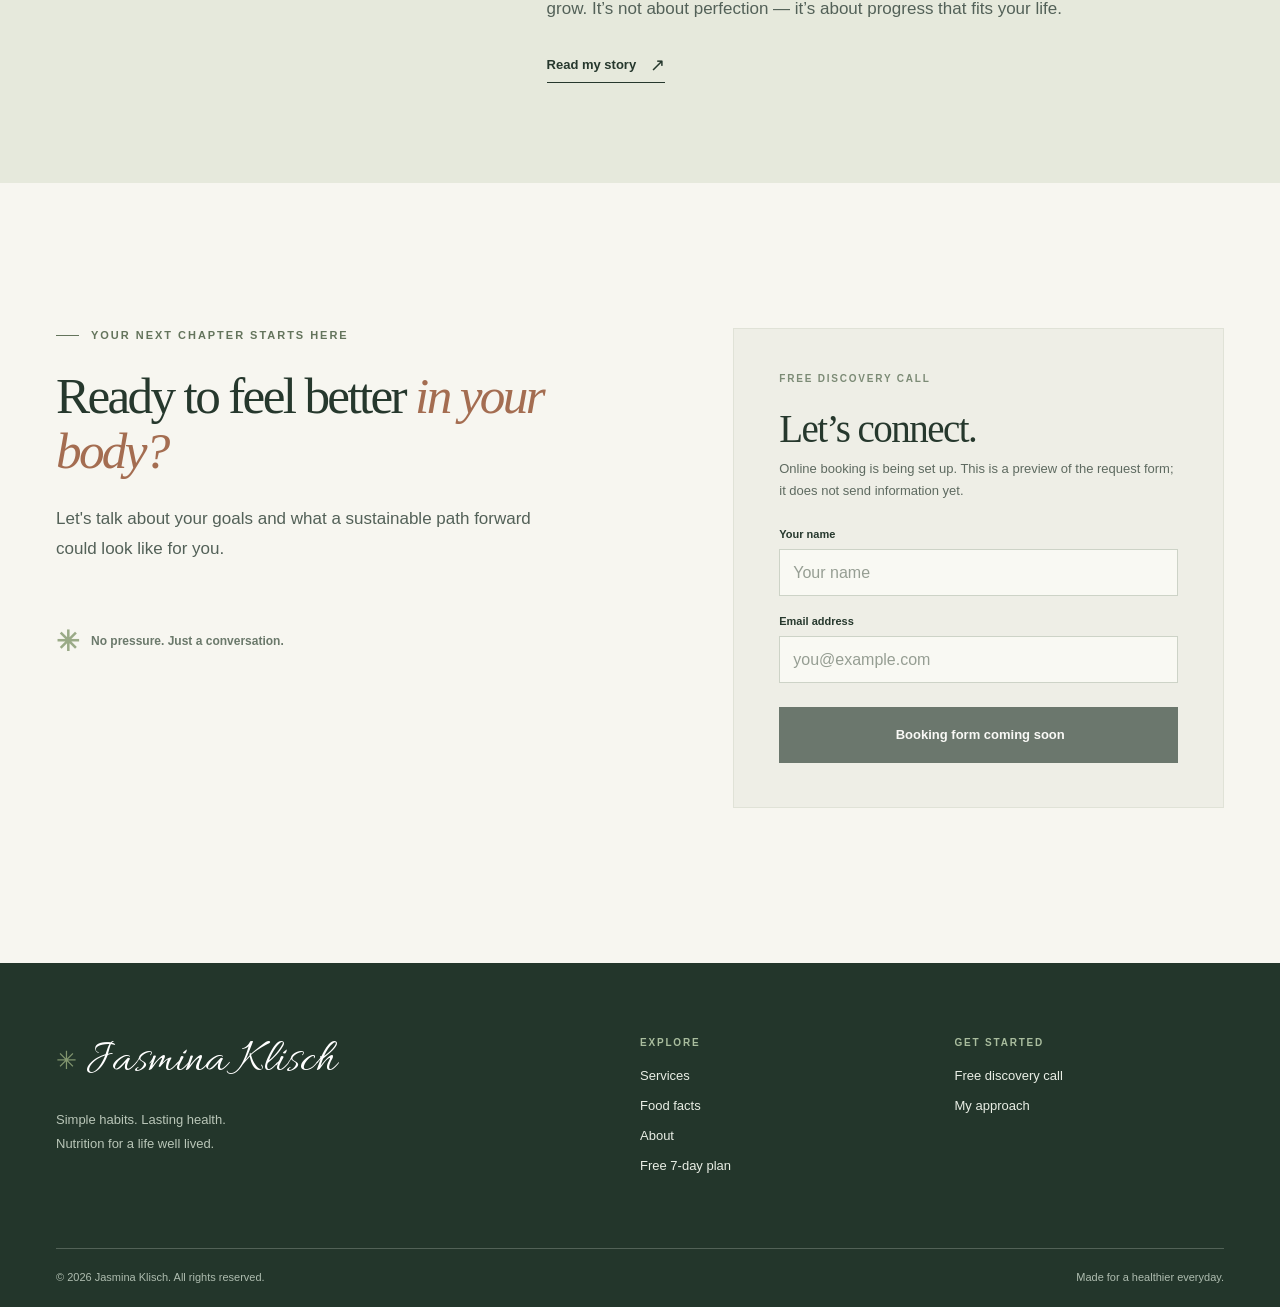
==== commit 1fe70647: "Illustrate and color each shareable food fact Co-authored-by: Copilot <223556219+Copilot@users.norep" ====
--- a/index.html
+++ b/index.html
@@ -133,7 +133,7 @@
           <div class="facts-copy">
             <p class="eyebrow"><span class="eyebrow-line"></span> GOOD FOOD, GOOD TO KNOW</p>
             <h2 id="facts-title">100 little facts.<br><em>Big inspiration.</em></h2>
-            <p>Explore 100 source-linked nutrition facts about plant foods. Choose one to preview its branded graphic, then share it or download the PNG to post anywhere.</p>
+            <p>Explore 100 source-linked nutrition facts about plant foods. Each food has its own illustrated graphic and color palette. Share the image to an app on supported devices, or download the PNG to post it yourself.</p>
             <div class="fact-filters">
               <label for="fact-search">Find a food or nutrient</label>
               <input id="fact-search" type="search" placeholder="Search 100 facts…" autocomplete="off">
@@ -156,7 +156,7 @@
             </div>
             <a class="fact-source" data-fact-source href="https://ods.od.nih.gov/factsheets/VitaminC-Consumer/" target="_blank" rel="noopener noreferrer">Source: NIH Office of Dietary Supplements <span aria-hidden="true">↗</span></a>
             <button type="button" class="button button-dark fact-download">Download graphic (PNG) <span aria-hidden="true">↓</span></button>
-            <button type="button" class="button fact-share" aria-expanded="false" aria-controls="fact-share-help">Share this graphic <span aria-hidden="true">↗</span></button>
+            <button type="button" class="button fact-share" aria-expanded="false" aria-controls="fact-share-help">Share image to an app <span aria-hidden="true">↗</span></button>
             <div class="fact-share-help" id="fact-share-help" hidden>
               <h3>Post this graphic anywhere.</h3>
               <p>Your browser can't send this image directly to a social app. Download the PNG and upload it to Instagram, Facebook, Pinterest, or another app. Where supported, you can also copy the image to paste into a post. Copy the ready-made caption below.</p>
@@ -238,6 +238,6 @@
     </footer>
     <script src="script.js" defer></script>
     <script src="food-facts-data.js?v=101" defer></script>
-    <script src="food-facts.js?v=brand-1" defer></script>
+    <script src="food-facts.js?v=food-visuals-1" defer></script>
   </body>
 </html>
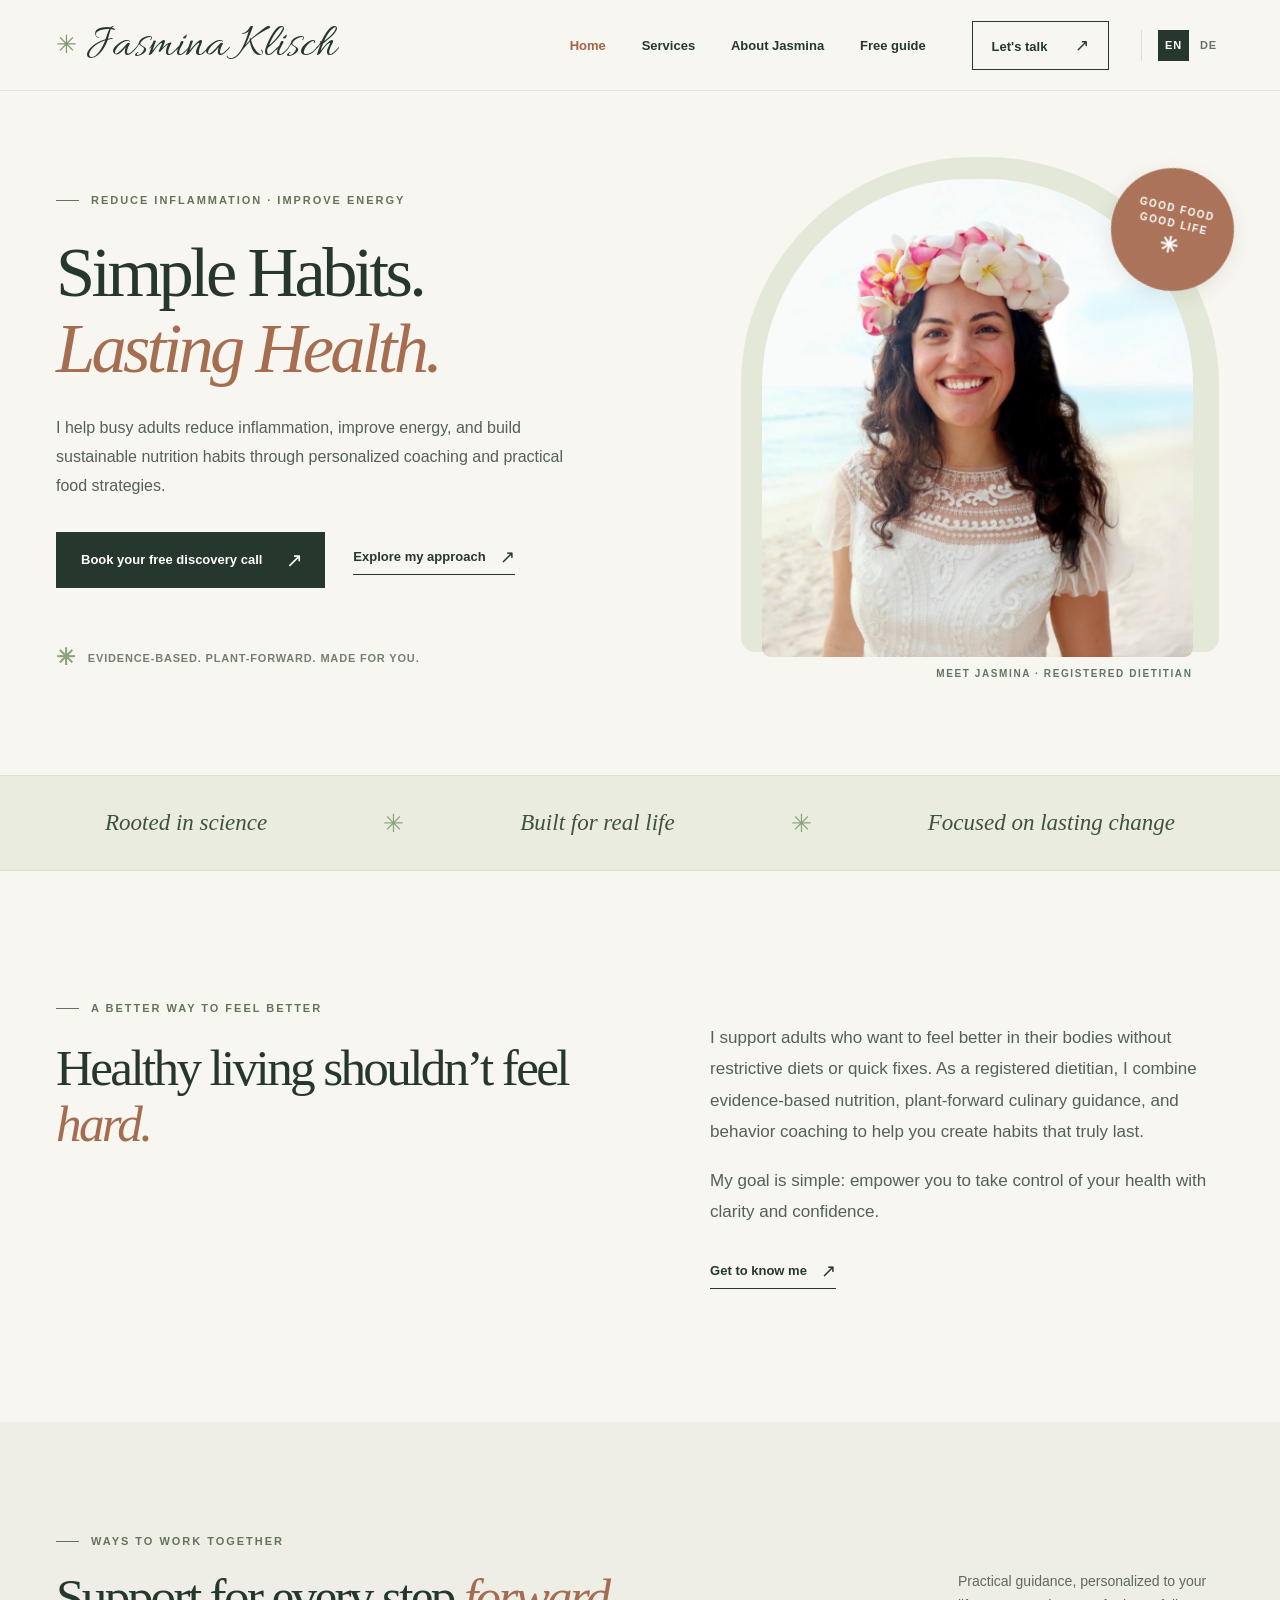
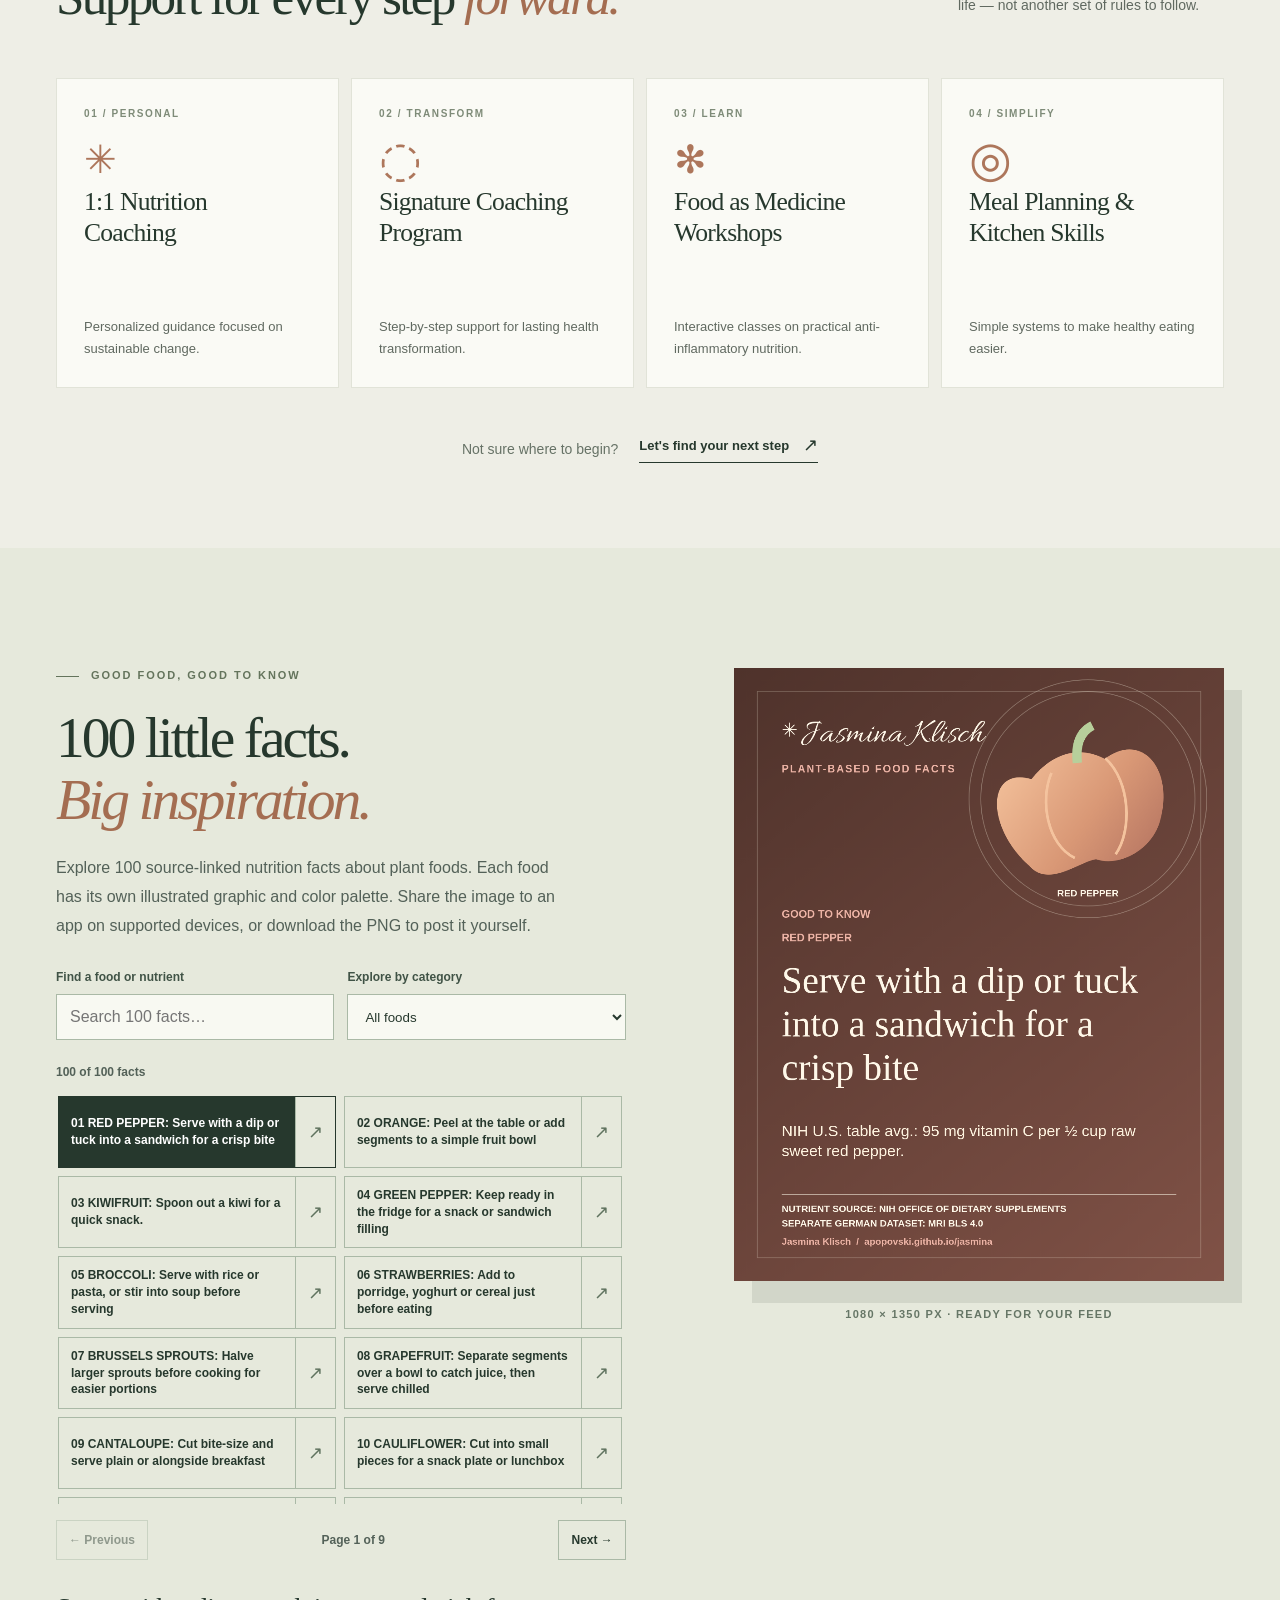
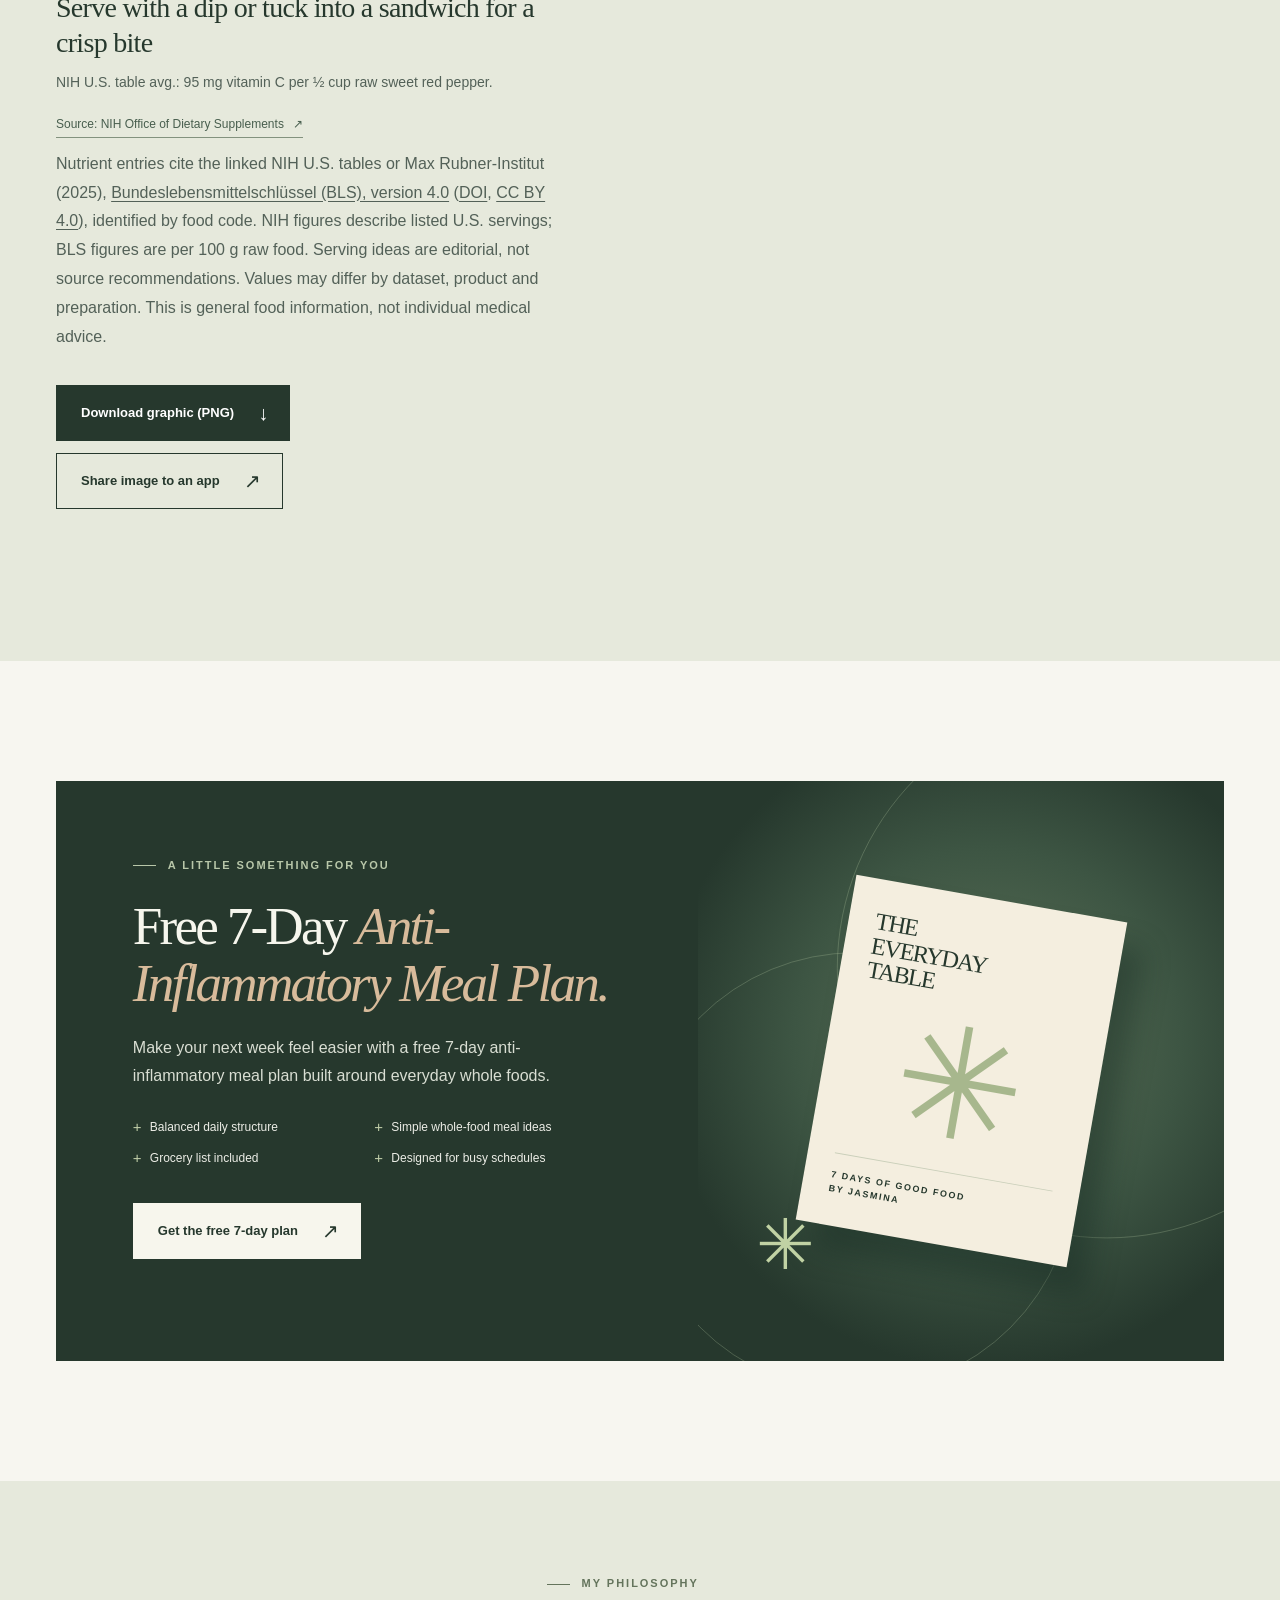
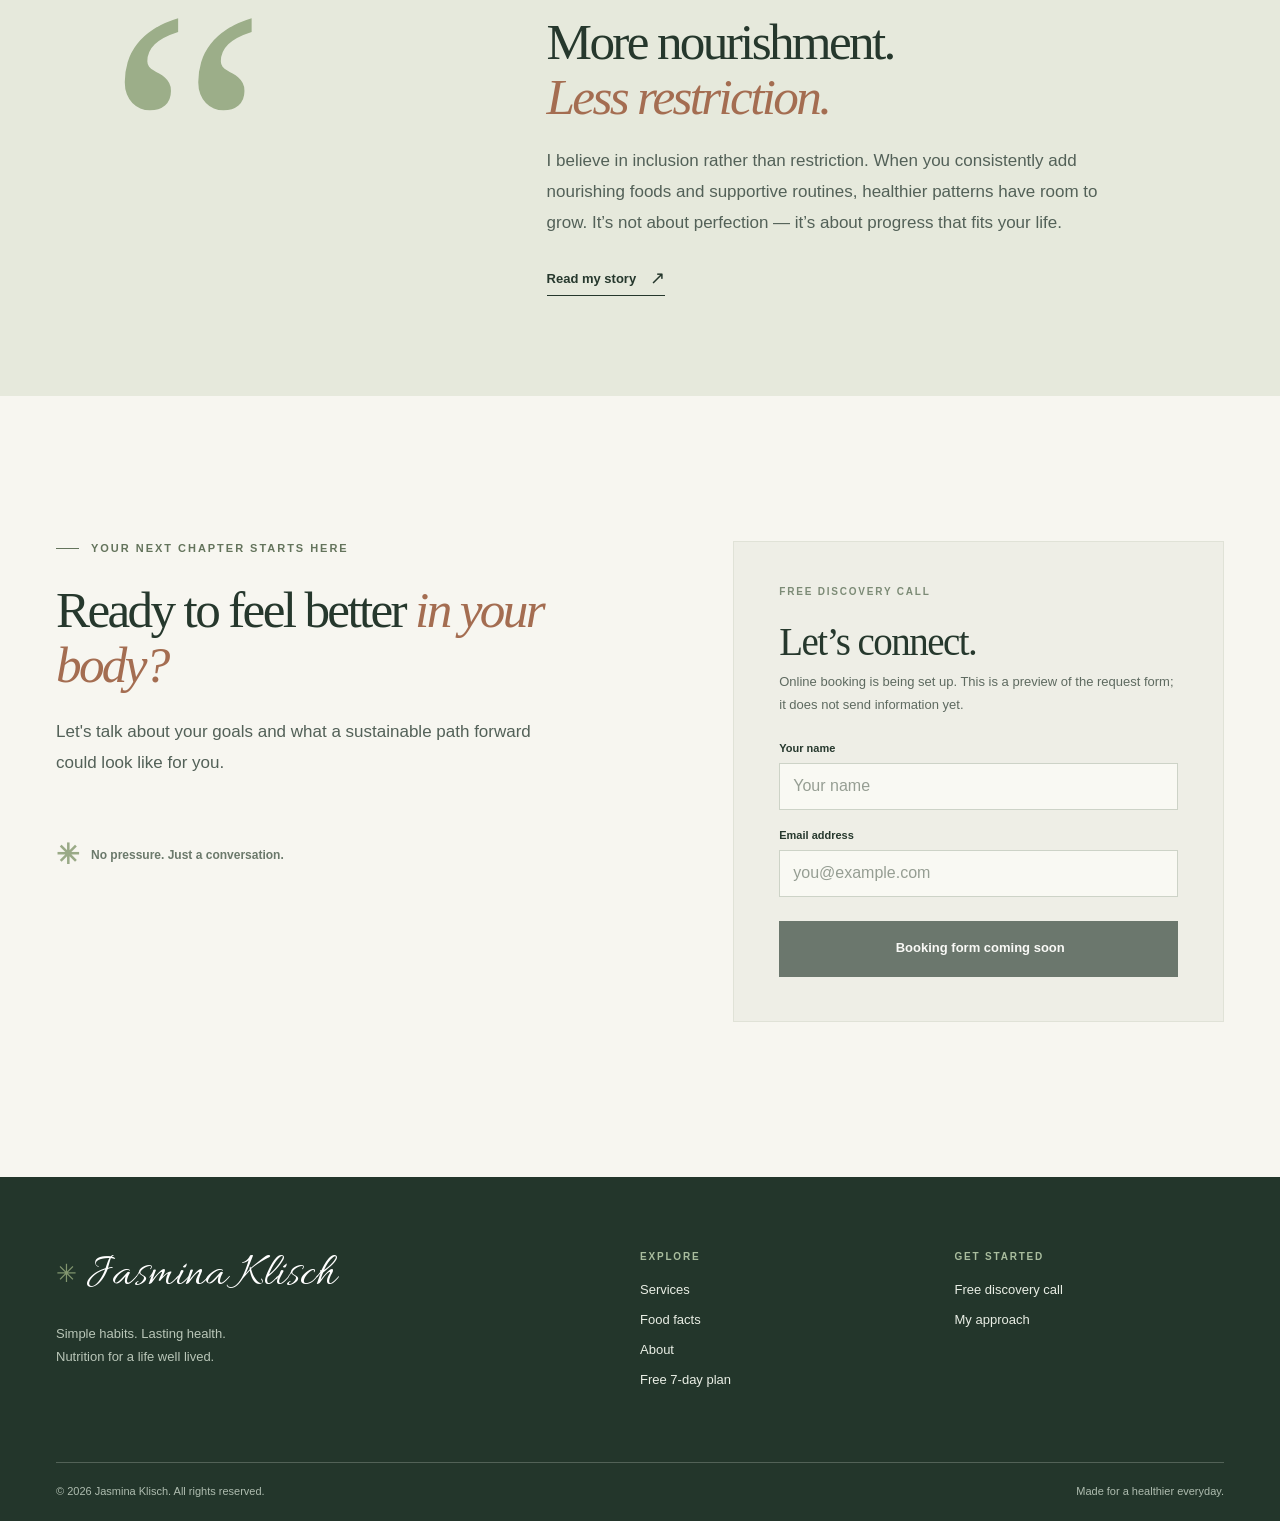
==== commit 95ca3c94: "Refine shareable food illustrations and bilingual nutrition facts Use practical serving ideas, clear" ====
--- a/index.html
+++ b/index.html
@@ -12,7 +12,7 @@
     <link rel="alternate" hreflang="x-default" href="https://apopovski.github.io/jasmina/">
     <link rel="icon" href="favicon.svg" type="image/svg+xml">
     <link rel="preload" href="fonts/Allura-Regular.woff2" as="font" type="font/woff2" crossorigin>
-    <link rel="stylesheet" href="styles.css?v=brand-1">
+    <link rel="stylesheet" href="styles.css?v=facts-3">
     <link rel="preload" as="image" href="images/Jasmina-optimized.jpg">
     <meta property="og:type" content="website">
     <meta property="og:title" content="Simple Habits. Lasting Health. | Jasmina Klisch">
@@ -151,10 +151,11 @@
             <div class="fact-pagination"><button class="fact-prev" type="button" disabled>← Previous</button><span class="fact-page"></span><button class="fact-next" type="button">Next →</button></div>
             <noscript><p>Enable JavaScript to preview and download these graphics.</p></noscript>
             <div class="fact-explanation" aria-live="polite">
-              <h3 data-fact-title>Red bell peppers are rich in vitamin C.</h3>
-              <p data-fact-description>Vitamin C acts as an antioxidant and helps your body absorb iron from plant foods.</p>
-            </div>
-            <a class="fact-source" data-fact-source href="https://ods.od.nih.gov/factsheets/VitaminC-Consumer/" target="_blank" rel="noopener noreferrer">Source: NIH Office of Dietary Supplements <span aria-hidden="true">↗</span></a>
+              <h3 data-fact-title>Serve with a dip or tuck into a sandwich for a crisp bite</h3>
+              <p data-fact-description>NIH U.S. table avg.: 95 mg vitamin C per ½ cup raw sweet red pepper.</p>
+            </div>
+            <a class="fact-source" data-fact-source href="https://ods.od.nih.gov/factsheets/VitaminC-HealthProfessional/" target="_blank" rel="noopener noreferrer">Source: NIH Office of Dietary Supplements <span aria-hidden="true">↗</span></a>
+            <p class="fact-source-note">Nutrient entries cite the linked NIH U.S. tables or Max Rubner-Institut (2025), <a href="https://blsdb.de/download" target="_blank" rel="noopener noreferrer">Bundeslebensmittelschlüssel (BLS), version 4.0</a> (<a href="https://doi.org/10.25826/Data20251217-134202-0" target="_blank" rel="noopener noreferrer">DOI</a>, <a href="https://creativecommons.org/licenses/by/4.0/deed.en" target="_blank" rel="noopener noreferrer">CC BY 4.0</a>), identified by food code. NIH figures describe listed U.S. servings; BLS figures are per 100 g raw food. Serving ideas are editorial, not source recommendations. Values may differ by dataset, product and preparation. This is general food information, not individual medical advice.</p>
             <button type="button" class="button button-dark fact-download">Download graphic (PNG) <span aria-hidden="true">↓</span></button>
             <button type="button" class="button fact-share" aria-expanded="false" aria-controls="fact-share-help">Share image to an app <span aria-hidden="true">↗</span></button>
             <div class="fact-share-help" id="fact-share-help" hidden>
@@ -237,7 +238,7 @@
       <div class="section-shell footer-bottom"><span>© <span data-year>2026</span> Jasmina Klisch. All rights reserved.</span><span>Made for a healthier everyday.</span></div>
     </footer>
     <script src="script.js" defer></script>
-    <script src="food-facts-data.js?v=101" defer></script>
-    <script src="food-facts.js?v=food-visuals-1" defer></script>
+    <script src="food-facts-data.js?v=103" defer></script>
+    <script src="food-facts.js?v=illustrations-4" defer></script>
   </body>
 </html>
--- a/styles.css
+++ b/styles.css
@@ -134,6 +134,8 @@
 .fact-explanation p { max-width: 520px; margin-bottom: 16px; color: #536158; font-size: 14px; line-height: 1.75; }
 .fact-source { display: inline-flex; gap: 9px; border-bottom: 1px solid #83927e; padding-bottom: 4px; color: #485e4e; font-size: 12px; line-height: 1.4; }
 .fact-source:hover { color: #a46d51; }
+.facts-copy > .fact-source-note { margin: 12px 0 20px; font-size: 12px; line-height: 1.6; }
+.fact-source-note a { text-decoration: underline; text-underline-offset: 3px; }
 .fact-download { display: flex; width: fit-content; margin-top: 34px; }
 .fact-share { width: fit-content; margin-top: 12px; border-color: var(--ink); color: var(--ink); background: transparent; }
 .fact-share:hover { background: #d5decd; }
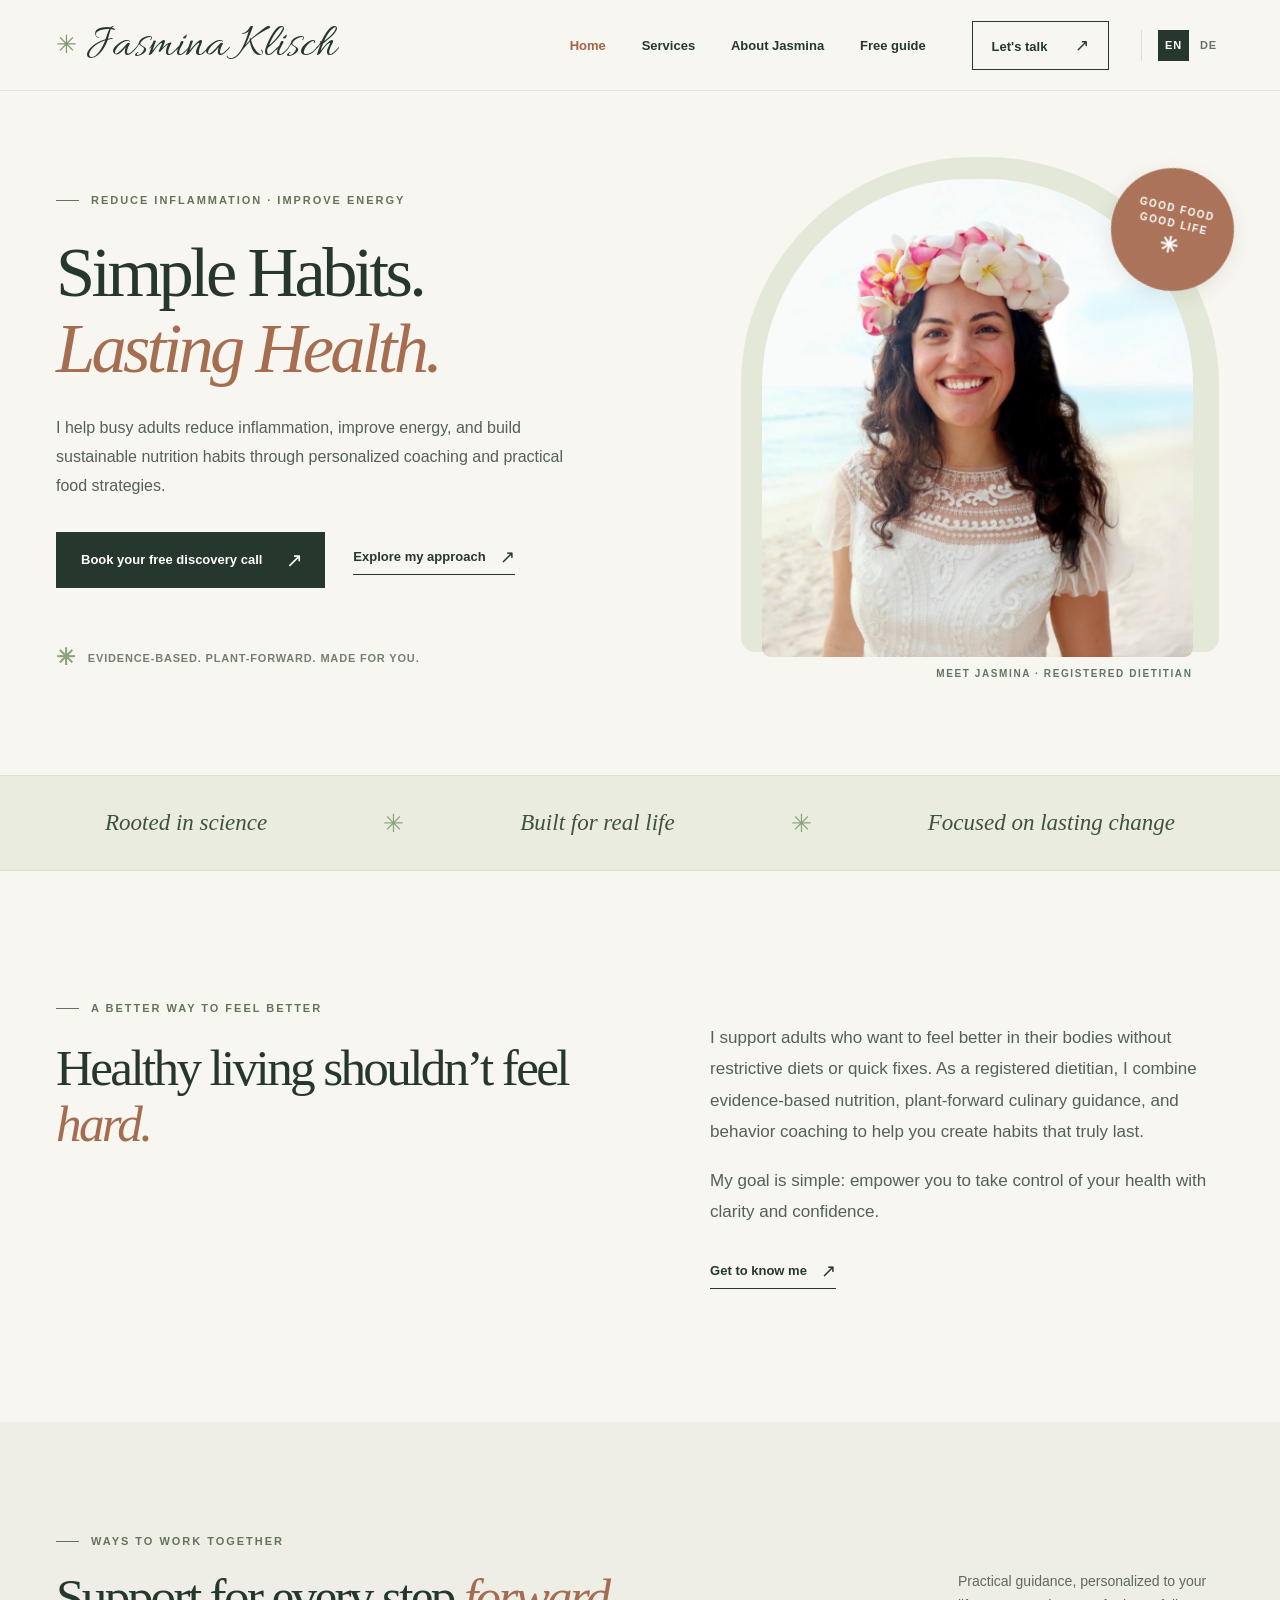
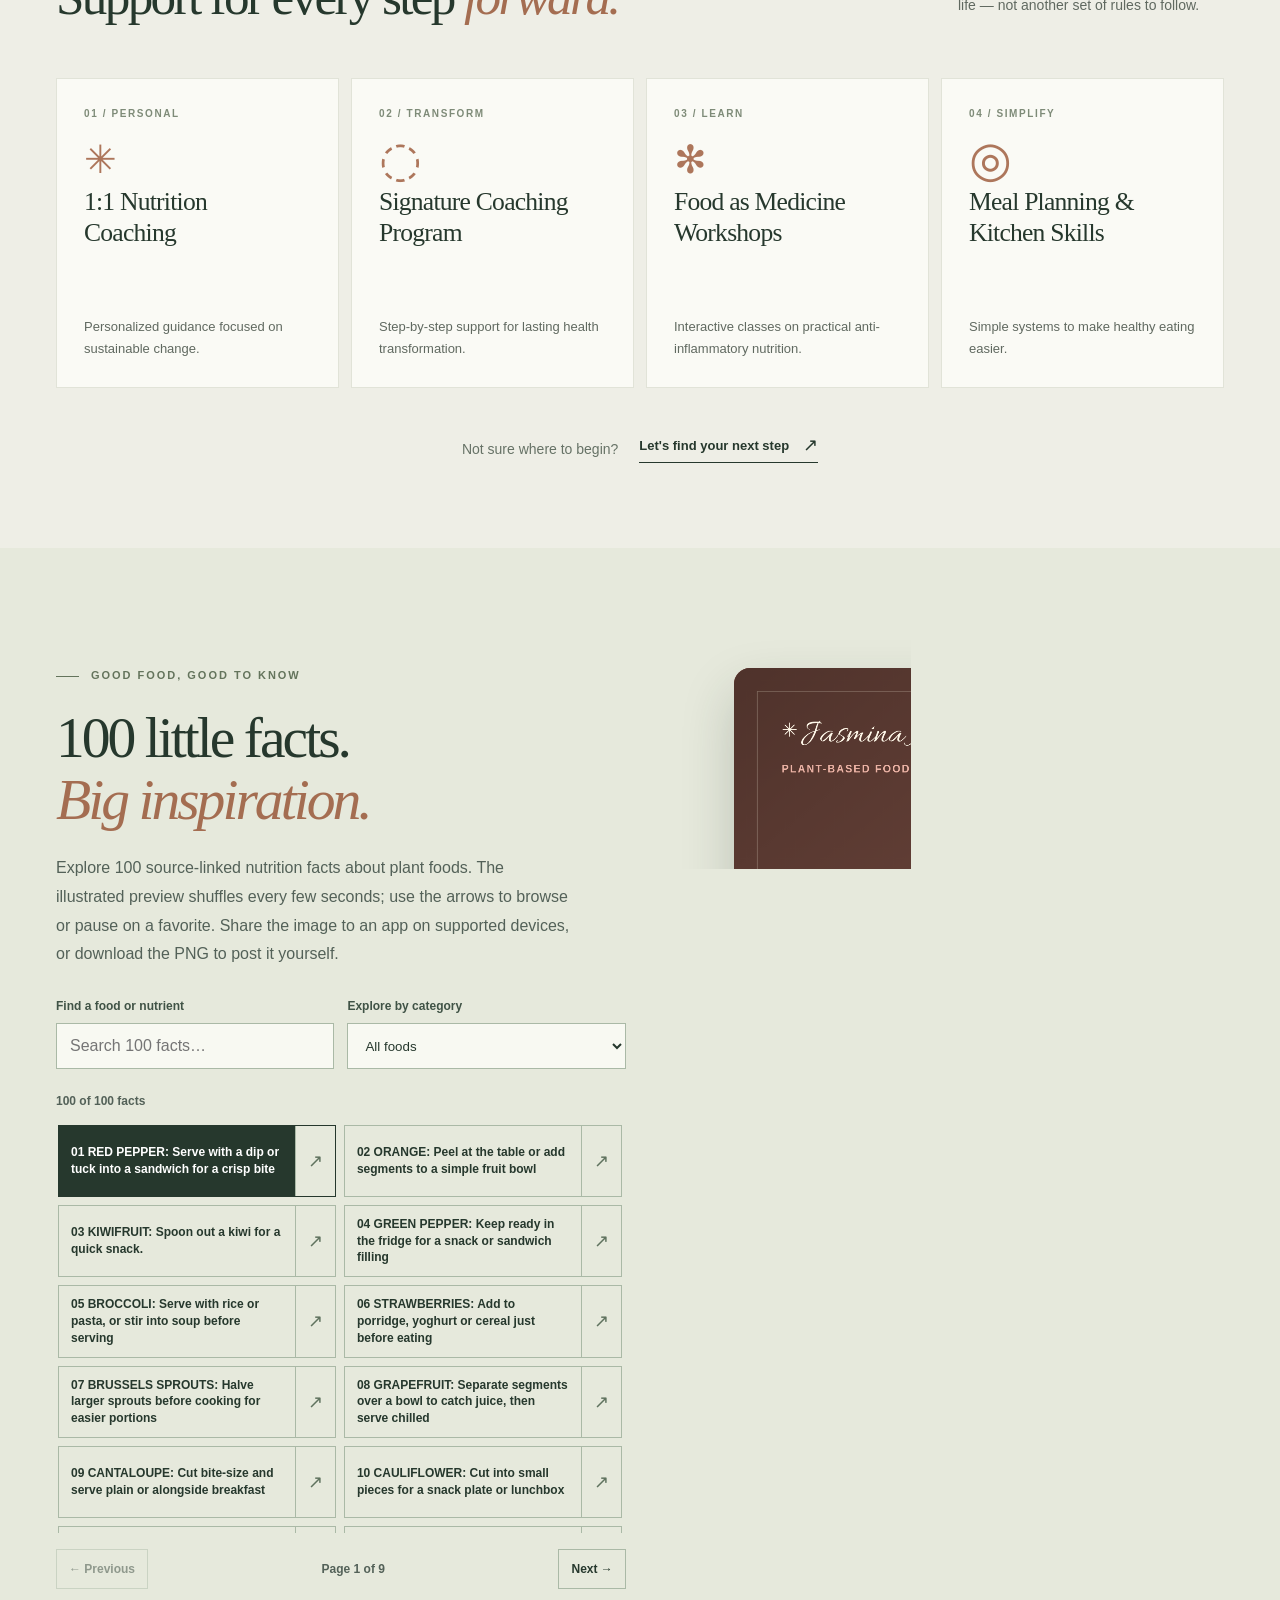
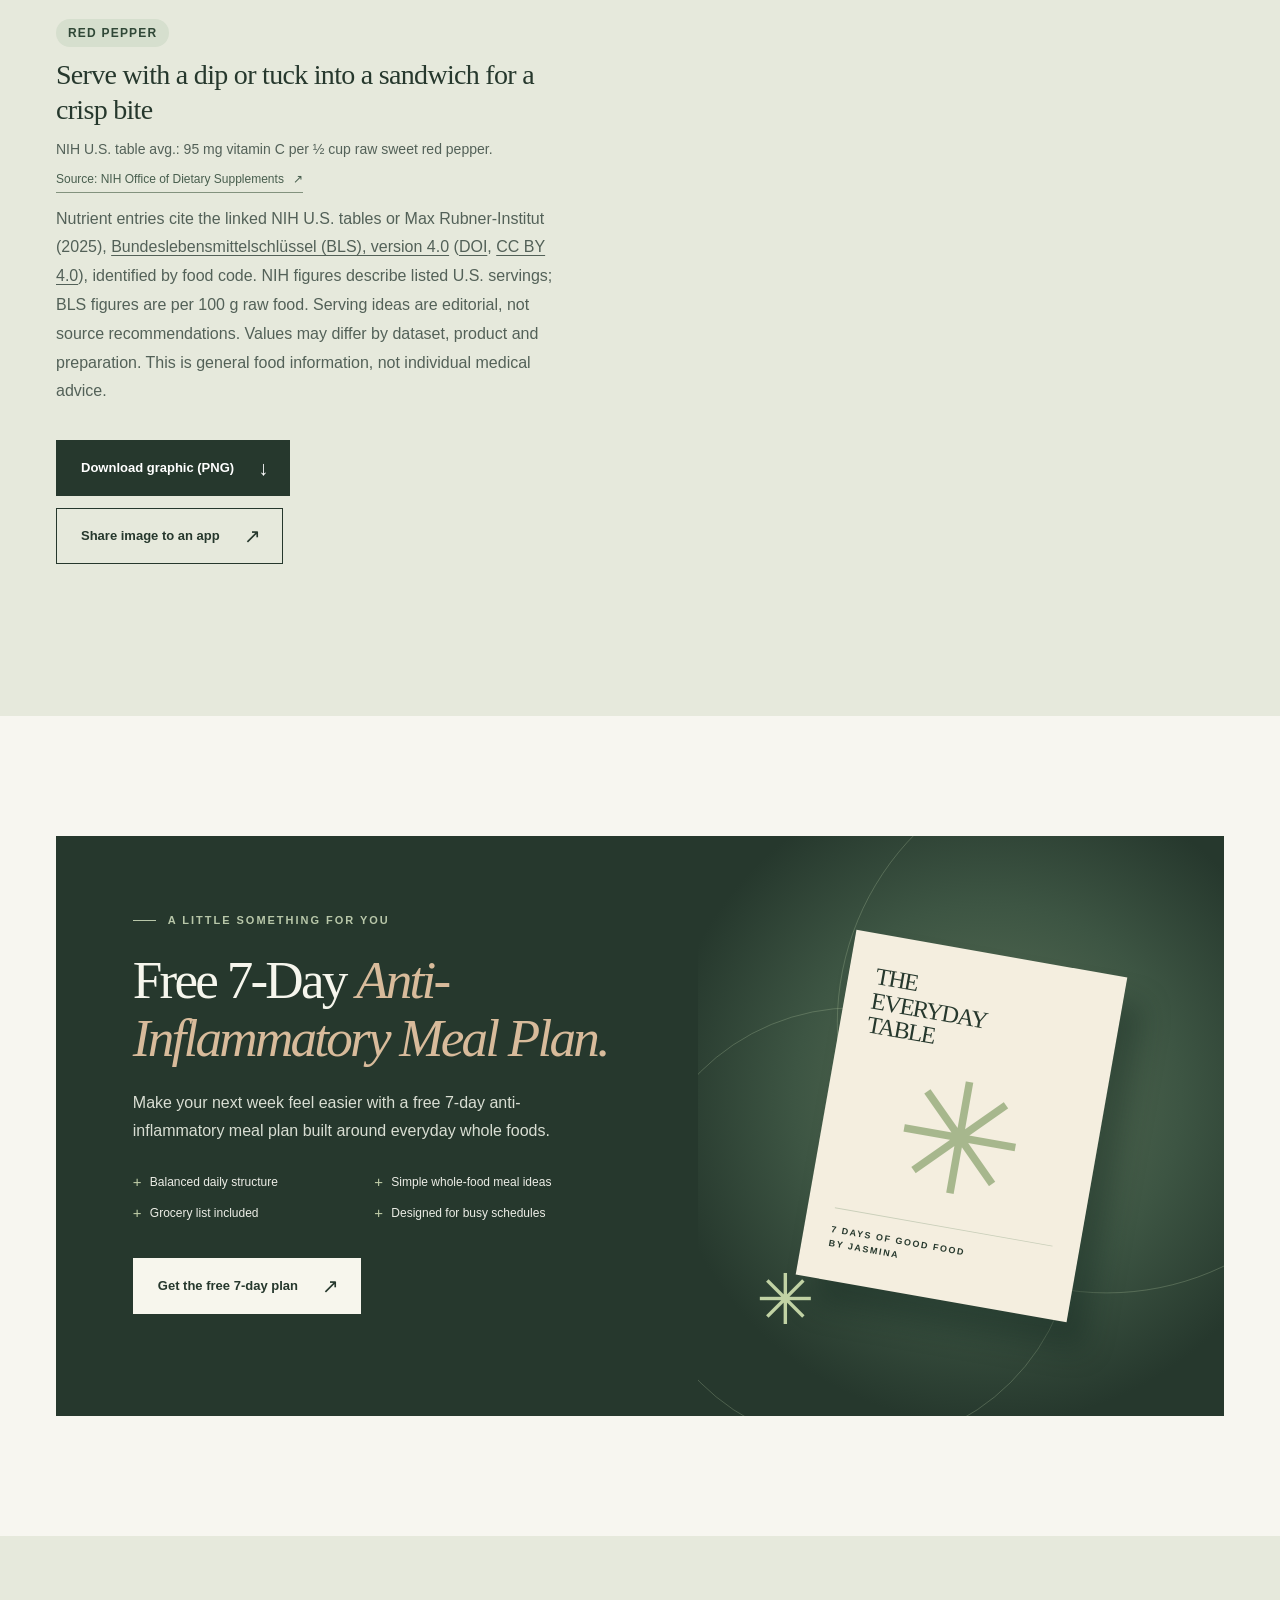
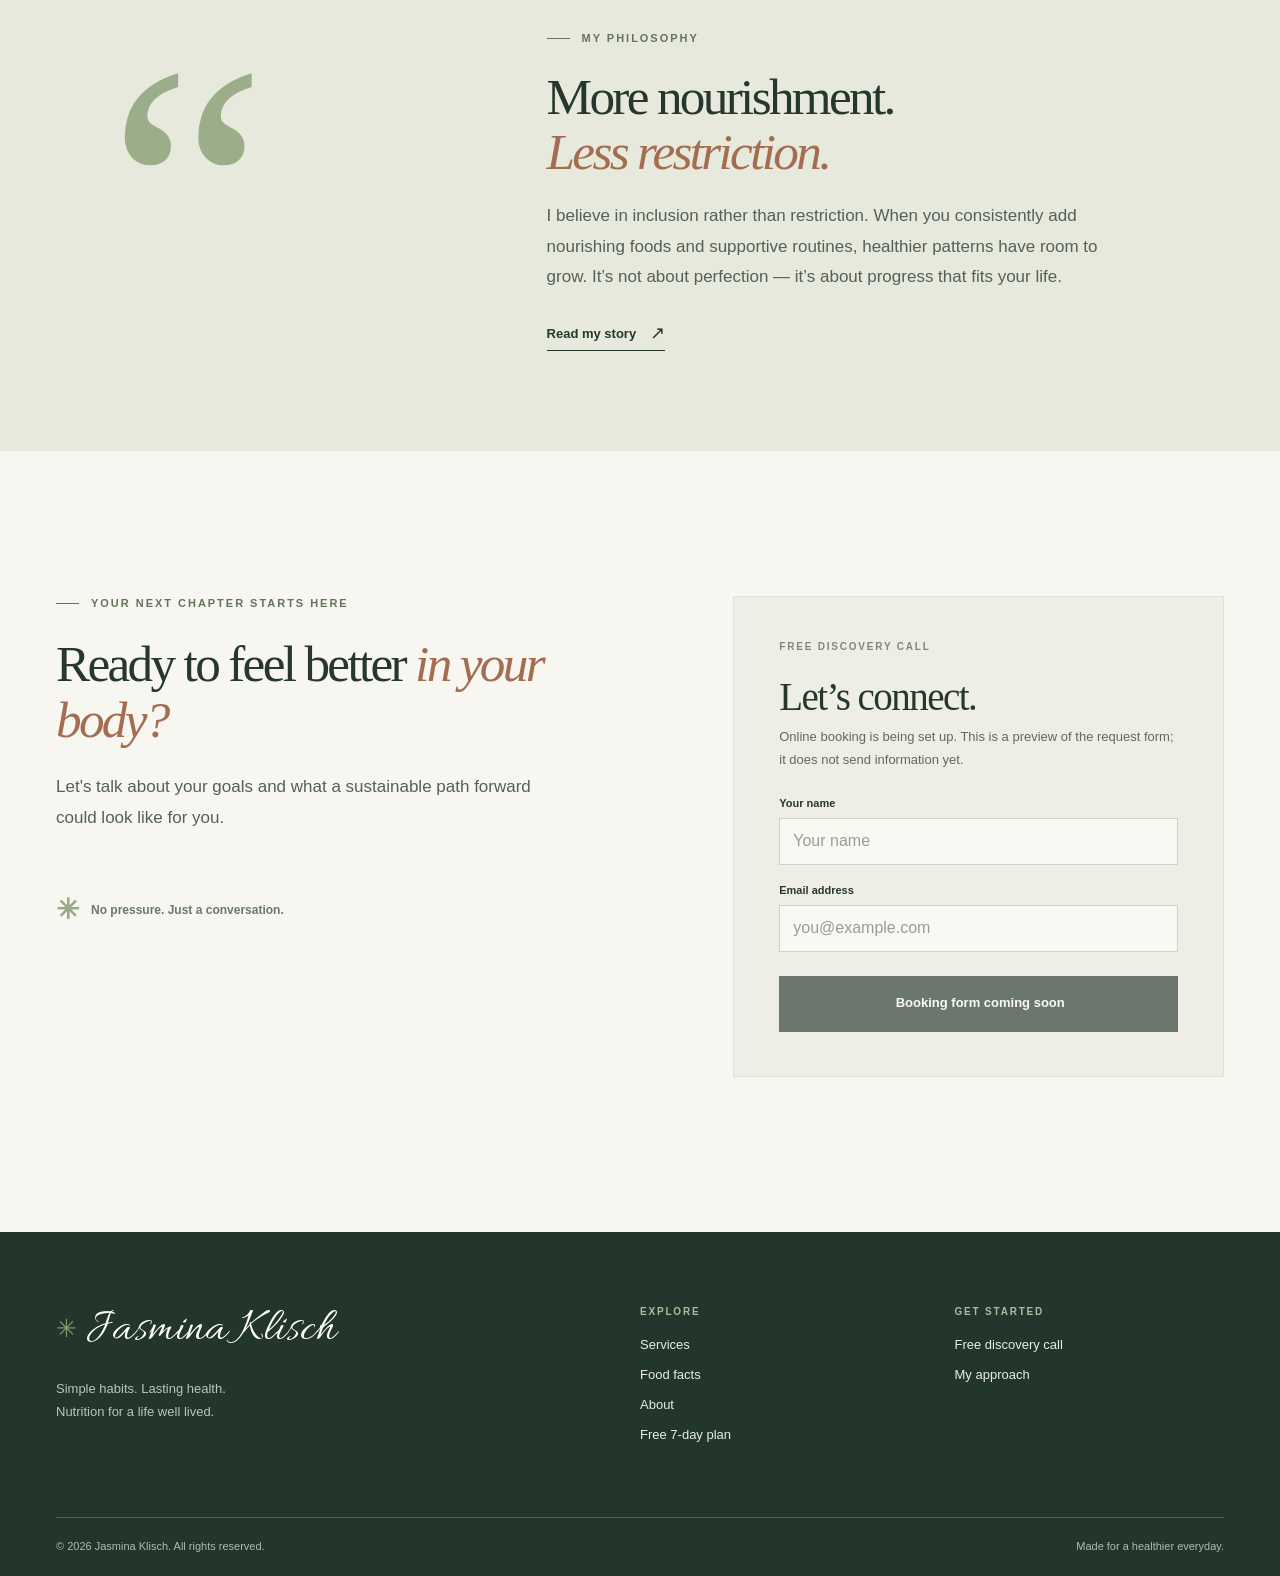
==== commit edc92fc5: "Add shuffled food fact slideshow and refreshed share graphics Promote food names, refine vector artw" ====
--- a/index.html
+++ b/index.html
@@ -12,7 +12,7 @@
     <link rel="alternate" hreflang="x-default" href="https://apopovski.github.io/jasmina/">
     <link rel="icon" href="favicon.svg" type="image/svg+xml">
     <link rel="preload" href="fonts/Allura-Regular.woff2" as="font" type="font/woff2" crossorigin>
-    <link rel="stylesheet" href="styles.css?v=facts-3">
+    <link rel="stylesheet" href="styles.css?v=facts-4">
     <link rel="preload" as="image" href="images/Jasmina-optimized.jpg">
     <meta property="og:type" content="website">
     <meta property="og:title" content="Simple Habits. Lasting Health. | Jasmina Klisch">
@@ -133,7 +133,7 @@
           <div class="facts-copy">
             <p class="eyebrow"><span class="eyebrow-line"></span> GOOD FOOD, GOOD TO KNOW</p>
             <h2 id="facts-title">100 little facts.<br><em>Big inspiration.</em></h2>
-            <p>Explore 100 source-linked nutrition facts about plant foods. Each food has its own illustrated graphic and color palette. Share the image to an app on supported devices, or download the PNG to post it yourself.</p>
+            <p>Explore 100 source-linked nutrition facts about plant foods. The illustrated preview shuffles every few seconds; use the arrows to browse or pause on a favorite. Share the image to an app on supported devices, or download the PNG to post it yourself.</p>
             <div class="fact-filters">
               <label for="fact-search">Find a food or nutrient</label>
               <input id="fact-search" type="search" placeholder="Search 100 facts…" autocomplete="off">
@@ -150,7 +150,8 @@
             <div class="fact-options" aria-label="Nutrition facts"></div>
             <div class="fact-pagination"><button class="fact-prev" type="button" disabled>← Previous</button><span class="fact-page"></span><button class="fact-next" type="button">Next →</button></div>
             <noscript><p>Enable JavaScript to preview and download these graphics.</p></noscript>
-            <div class="fact-explanation" aria-live="polite">
+            <div class="fact-explanation">
+              <span class="fact-food-name" data-fact-food>RED PEPPER</span>
               <h3 data-fact-title>Serve with a dip or tuck into a sandwich for a crisp bite</h3>
               <p data-fact-description>NIH U.S. table avg.: 95 mg vitamin C per ½ cup raw sweet red pepper.</p>
             </div>
@@ -168,6 +169,12 @@
           </div>
           <div class="facts-preview">
             <canvas id="fact-canvas" width="1080" height="1350" role="img" aria-label="Shareable Jasmina Klisch nutrition fact graphic about red bell peppers"></canvas>
+            <div class="fact-slider" aria-label="Food fact slideshow">
+              <button type="button" class="fact-slide-back" aria-label="Previous food fact">←</button>
+              <button type="button" class="fact-slide-toggle" aria-label="Pause slideshow" aria-pressed="false">Pause <span aria-hidden="true">Ⅱ</span></button>
+              <button type="button" class="fact-slide-forward" aria-label="Next food fact">→</button>
+              <span class="fact-slide-count" aria-live="off">01 / 100</span>
+            </div>
             <p>1080 × 1350 px · Ready for your feed</p>
           </div>
         </div>
@@ -239,6 +246,6 @@
     </footer>
     <script src="script.js" defer></script>
     <script src="food-facts-data.js?v=103" defer></script>
-    <script src="food-facts.js?v=illustrations-4" defer></script>
+    <script src="food-facts.js?v=illustrations-5" defer></script>
   </body>
 </html>
--- a/styles.css
+++ b/styles.css
@@ -129,7 +129,8 @@
 .fact-pagination button { min-height: 40px; padding: 8px 12px; border: 1px solid #aab9a6; background: transparent; color: var(--ink); font-size: 12px; font-weight: 700; }
 .fact-pagination button:hover:not(:disabled) { background: #d6e1ce; }
 .fact-pagination button:disabled { opacity: .45; cursor: default; }
-.fact-explanation { min-height: 124px; }
+.fact-explanation { min-height: 150px; }
+.fact-food-name { display: block; width: fit-content; margin-bottom: 10px; padding: 7px 12px; border-radius: 100px; background: #d6dfce; color: #304837; font-size: 12px; font-weight: 800; letter-spacing: .1em; }
 .fact-explanation h3 { max-width: 530px; margin-bottom: 10px; font-size: 28px; line-height: 1.25; letter-spacing: -.025em; }
 .fact-explanation p { max-width: 520px; margin-bottom: 16px; color: #536158; font-size: 14px; line-height: 1.75; }
 .fact-source { display: inline-flex; gap: 9px; border-bottom: 1px solid #83927e; padding-bottom: 4px; color: #485e4e; font-size: 12px; line-height: 1.4; }
@@ -146,8 +147,22 @@
 .fact-copy-caption:hover, .fact-copy-image:hover { color: #a46d51; }
 .fact-status { min-height: 20px; margin: 12px 0 0; color: #526652; font-size: 12px; }
 .facts-preview { position: sticky; top: 24px; width: min(100%, 490px); justify-self: end; }
-.facts-preview canvas { display: block; width: 100%; height: auto; aspect-ratio: 4 / 5; background: #783f35; box-shadow: 18px 22px 0 rgba(38, 56, 45, .1); }
-.facts-preview p { margin: 27px 0 0; color: #667666; font-size: 11px; font-weight: 700; letter-spacing: .12em; text-transform: uppercase; text-align: center; }
+.facts-preview canvas { display: block; width: 100%; height: auto; aspect-ratio: 4 / 5; border-radius: 16px; background: #783f35; box-shadow: 0 24px 52px rgba(38, 56, 45, .22); }
+.fact-slider { display: flex; align-items: center; gap: 9px; margin-top: 20px; padding: 9px; border: 1px solid #bfcaba; border-radius: 100px; background: #f7f8f0; box-shadow: 0 8px 28px rgba(38, 56, 45, .08); }
+.fact-slider button { flex: none; min-width: 43px; height: 43px; padding: 0 12px; border: 1px solid #d3ddd0; border-radius: 100px; background: #fff; color: #314b3a; font-size: 18px; cursor: pointer; transition: background .2s, transform .2s; }
+.fact-slider button:hover:not(:disabled) { background: #d6e1ce; transform: translateY(-2px); }
+.fact-slider button:disabled { opacity: .4; cursor: not-allowed; }
+.fact-slider .fact-slide-toggle { min-width: 108px; background: #304837; color: #fff; border-color: #304837; font-size: 13px; font-weight: 700; }
+.fact-slider .fact-slide-toggle:hover:not(:disabled) { background: #44634e; }
+.fact-slide-toggle span { margin-left: 7px; }
+.fact-slide-count { margin-left: auto; padding-right: 15px; color: #405346; font-size: 13px; font-weight: 700; font-variant-numeric: tabular-nums; white-space: nowrap; }
+@media (max-width: 480px) {
+  .fact-slider { gap: 4px; padding: 6px; }
+  .fact-slider button { min-width: 36px; height: 38px; padding: 0 7px; }
+  .fact-slider .fact-slide-toggle { min-width: 80px; }
+  .fact-slide-count { padding-right: 4px; font-size: 11px; }
+}
+.facts-preview p { margin: 15px 0 0; color: #667666; font-size: 11px; font-weight: 700; letter-spacing: .12em; text-transform: uppercase; text-align: center; }
 .guide-section { padding-top: 120px; padding-bottom: 120px; }
 .guide-card { display: grid; grid-template-columns: 55% 45%; min-height: 580px; overflow: hidden; background: var(--ink); color: #f6f6ed; }
 .guide-copy { padding: clamp(55px, 6vw, 90px) 4% 70px clamp(48px, 6vw, 88px); position: relative; z-index: 1; }
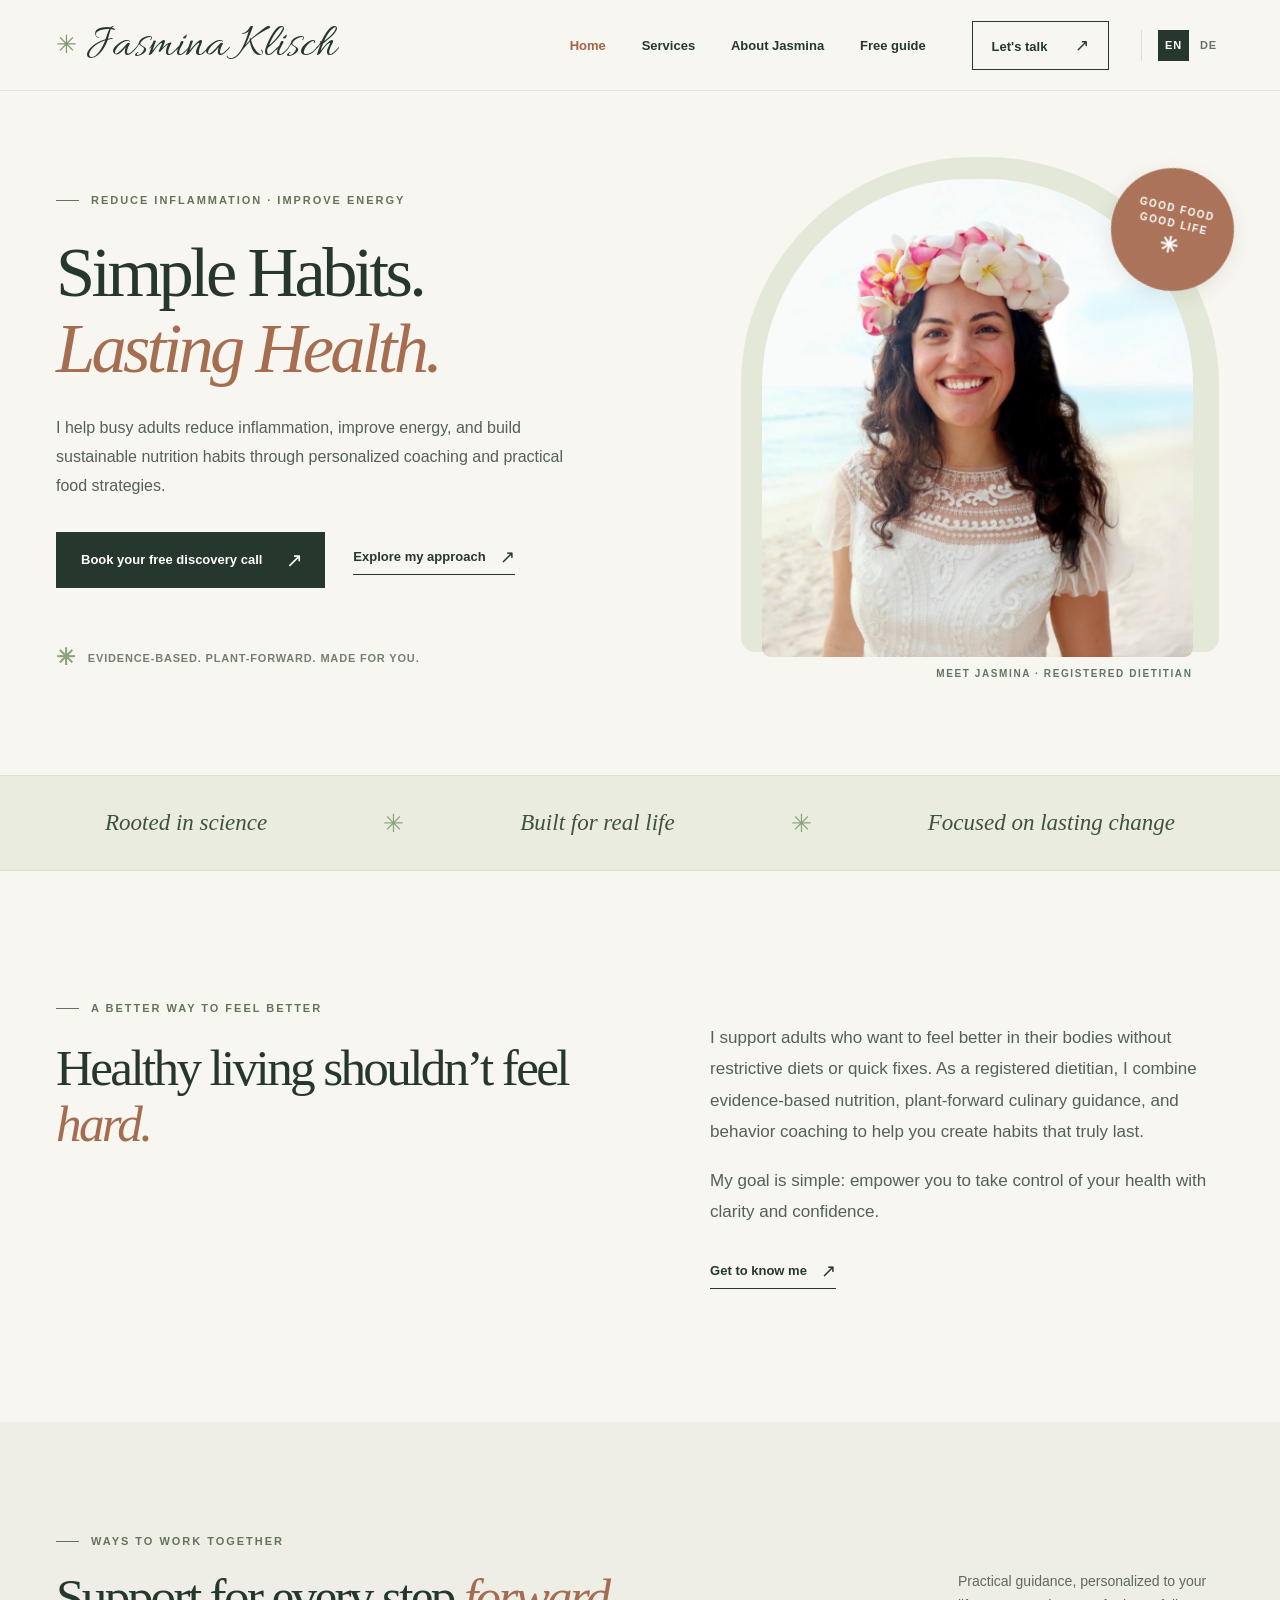
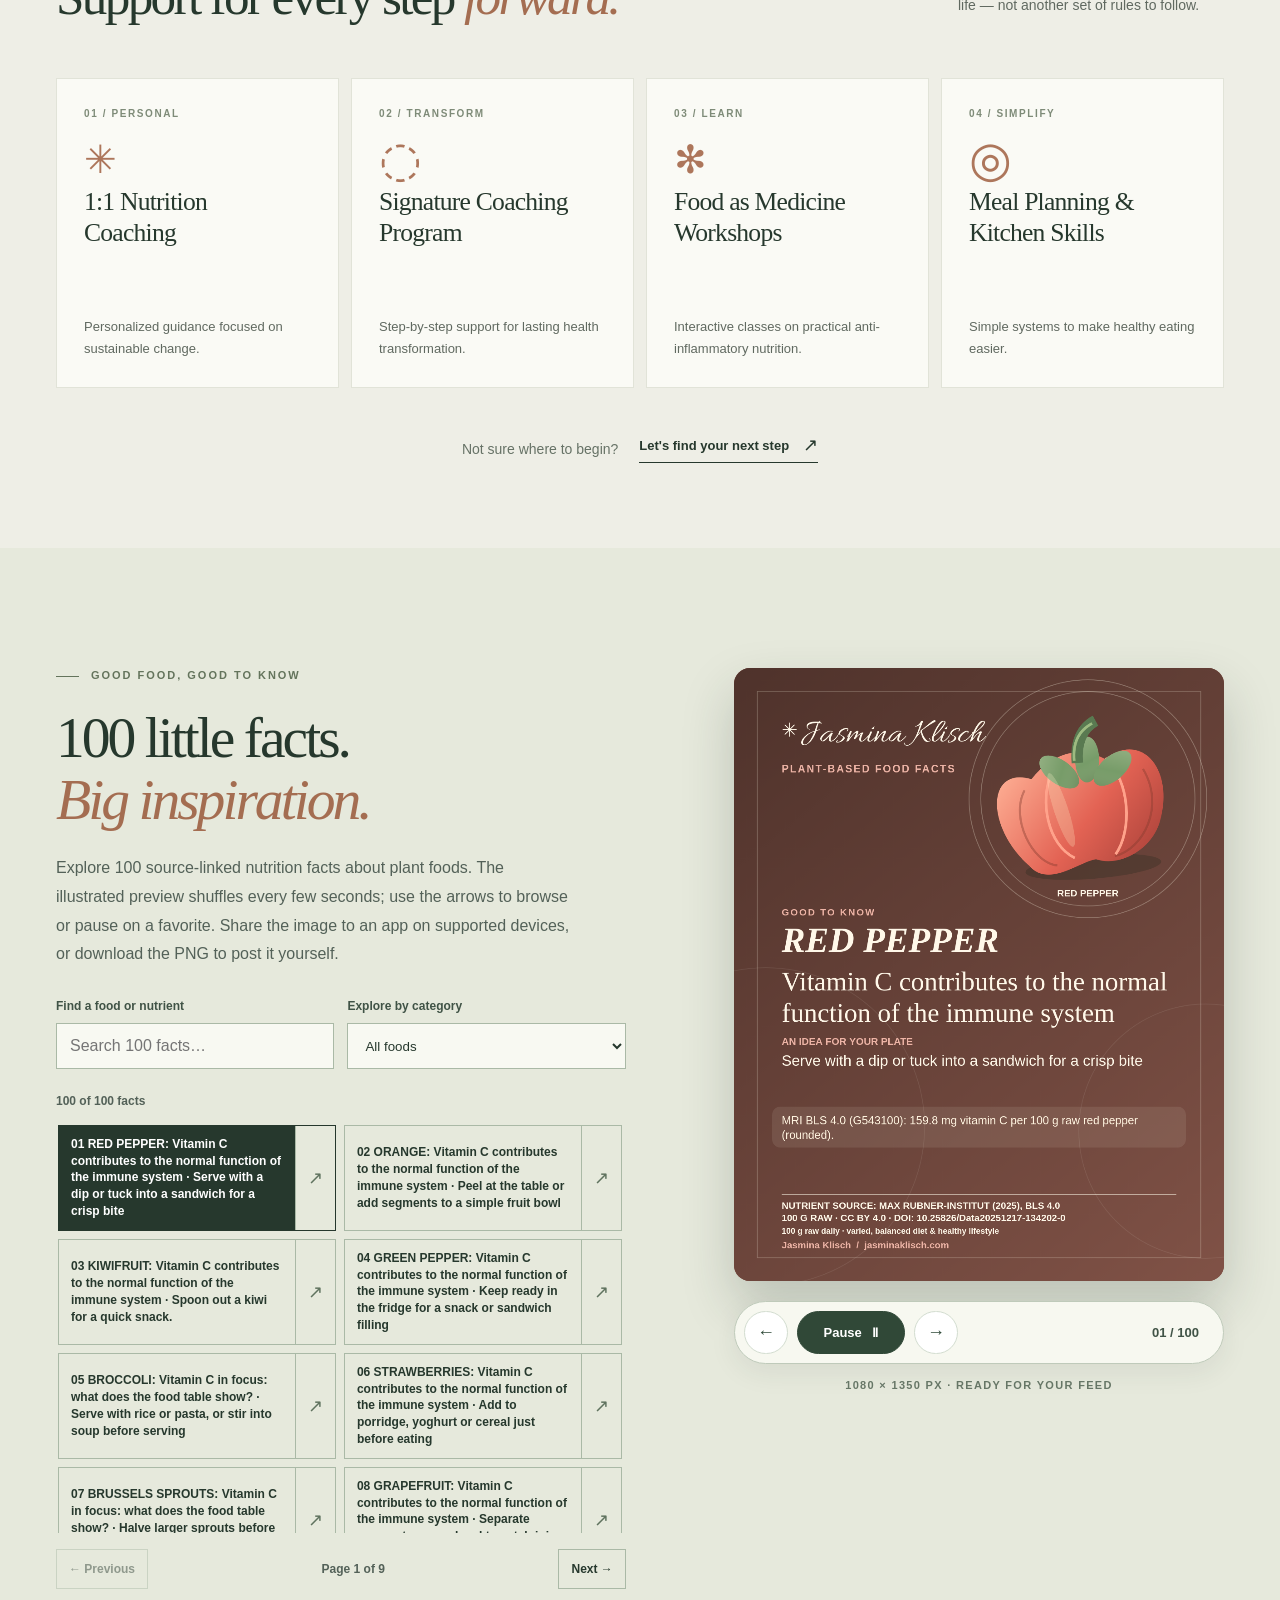
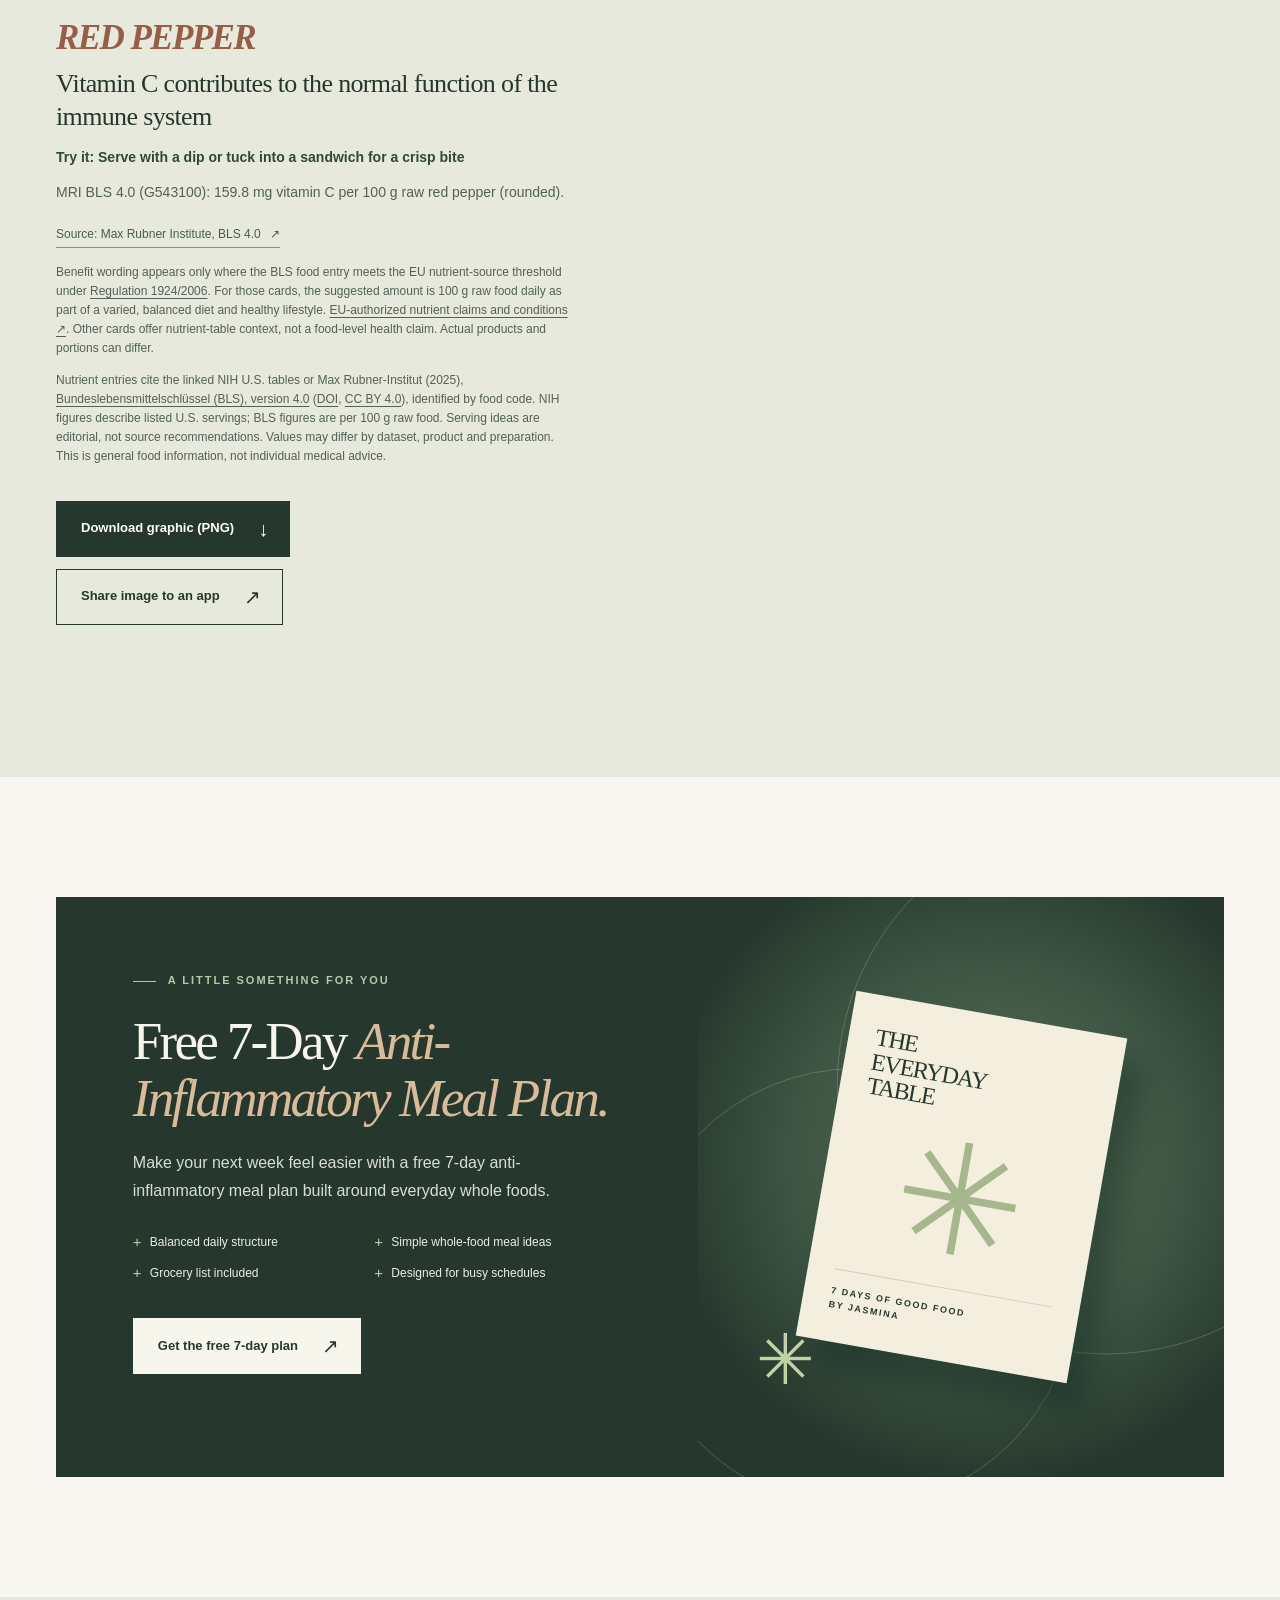
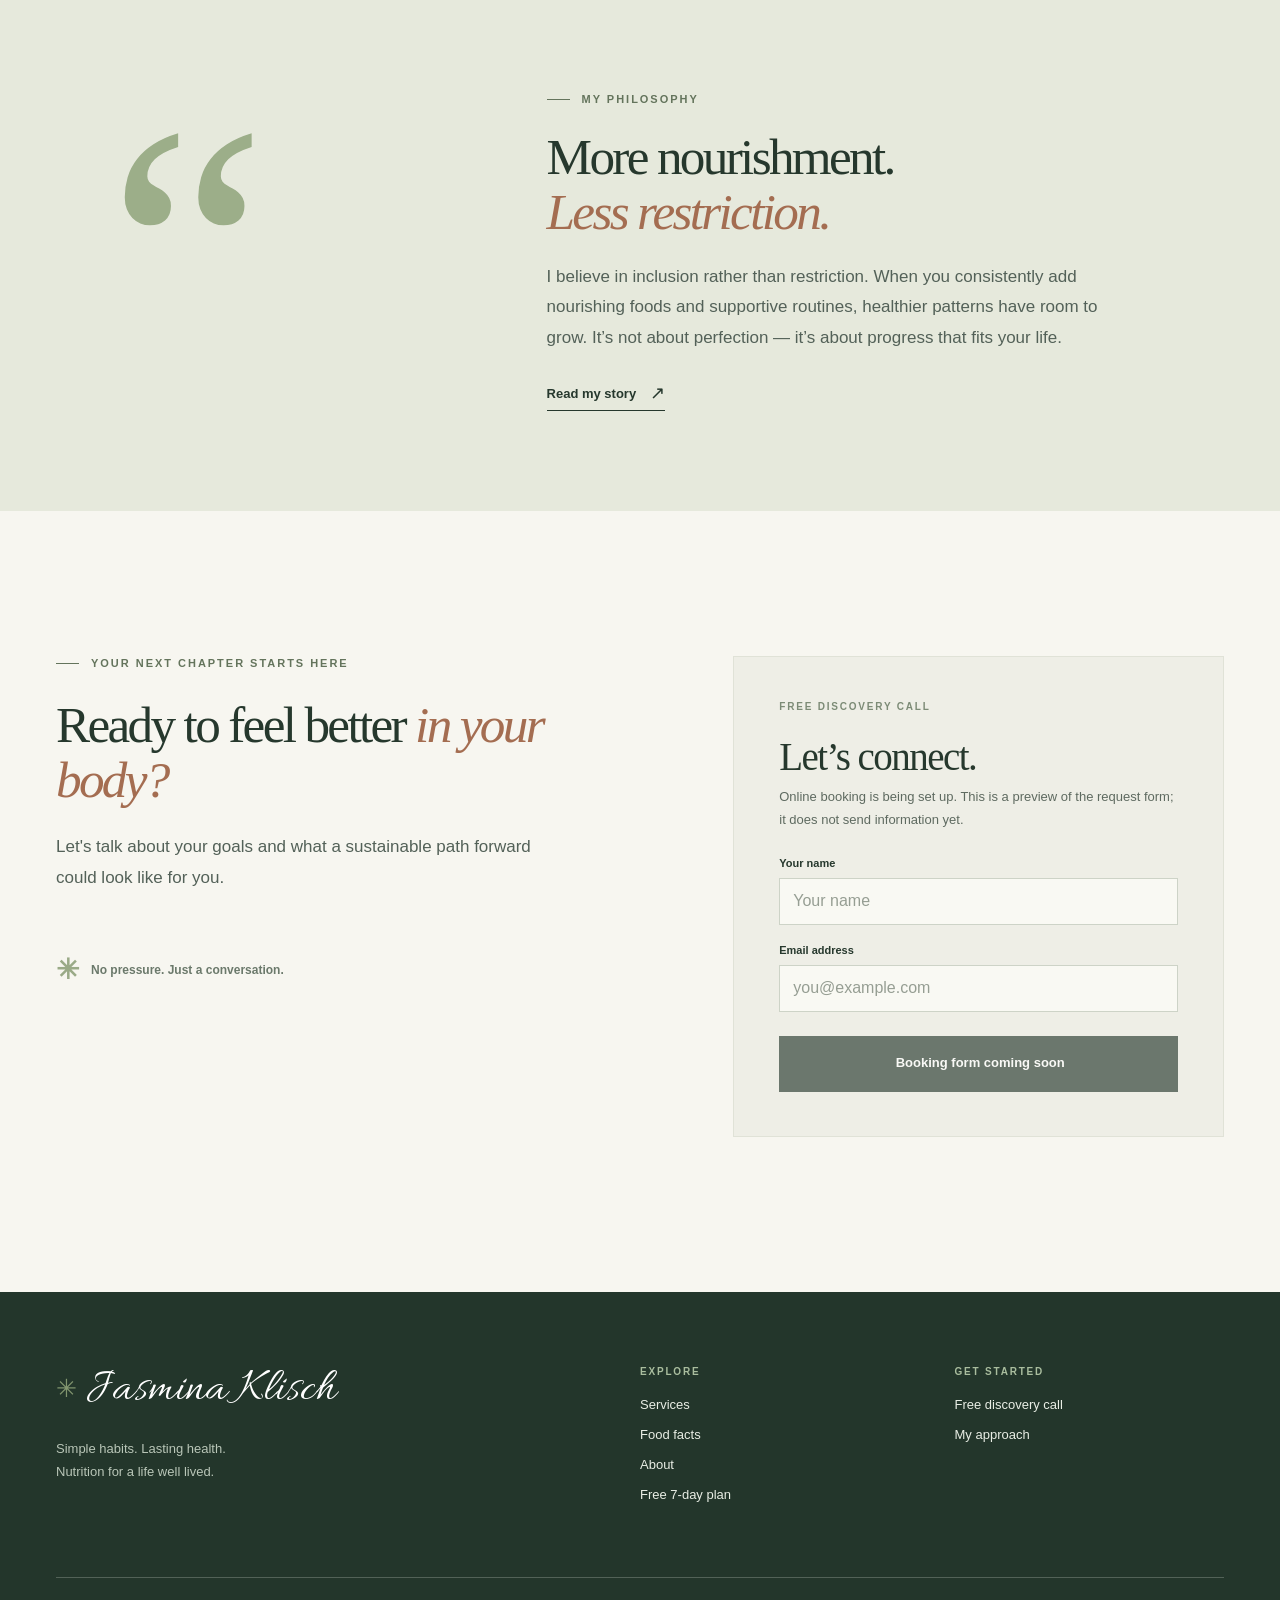
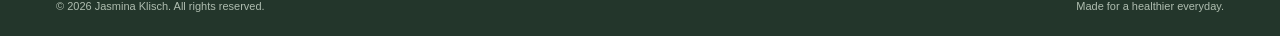
==== commit e68182e1: "Pair food nutrition context with serving ideas in share cards Show EU-authorized nutrient benefits o" ====
--- a/index.html
+++ b/index.html
@@ -12,7 +12,7 @@
     <link rel="alternate" hreflang="x-default" href="https://apopovski.github.io/jasmina/">
     <link rel="icon" href="favicon.svg" type="image/svg+xml">
     <link rel="preload" href="fonts/Allura-Regular.woff2" as="font" type="font/woff2" crossorigin>
-    <link rel="stylesheet" href="styles.css?v=facts-4">
+    <link rel="stylesheet" href="styles.css?v=facts-5">
     <link rel="preload" as="image" href="images/Jasmina-optimized.jpg">
     <meta property="og:type" content="website">
     <meta property="og:title" content="Simple Habits. Lasting Health. | Jasmina Klisch">
@@ -152,10 +152,12 @@
             <noscript><p>Enable JavaScript to preview and download these graphics.</p></noscript>
             <div class="fact-explanation">
               <span class="fact-food-name" data-fact-food>RED PEPPER</span>
-              <h3 data-fact-title>Serve with a dip or tuck into a sandwich for a crisp bite</h3>
-              <p data-fact-description>NIH U.S. table avg.: 95 mg vitamin C per ½ cup raw sweet red pepper.</p>
-            </div>
-            <a class="fact-source" data-fact-source href="https://ods.od.nih.gov/factsheets/VitaminC-HealthProfessional/" target="_blank" rel="noopener noreferrer">Source: NIH Office of Dietary Supplements <span aria-hidden="true">↗</span></a>
+              <h3 data-fact-title>Vitamin C contributes to the normal function of the immune system</h3>
+              <p data-fact-use>Try it: Serve with a dip or tuck into a sandwich for a crisp bite</p>
+              <p data-fact-description>MRI BLS 4.0 (G543100): 159.8 mg vitamin C per 100 g raw red pepper (rounded).</p>
+            </div>
+            <a class="fact-source" data-fact-source href="https://blsdb.de/download" target="_blank" rel="noopener noreferrer">Source: Max Rubner Institute, BLS 4.0 <span aria-hidden="true">↗</span></a>
+            <p class="fact-claim-note">Benefit wording appears only where the BLS food entry meets the EU nutrient-source threshold under <a href="https://eur-lex.europa.eu/eli/reg/2006/1924/oj" target="_blank" rel="noopener noreferrer">Regulation 1924/2006</a>. For those cards, the suggested amount is 100 g raw food daily as part of a varied, balanced diet and healthy lifestyle. <a href="https://eur-lex.europa.eu/eli/reg/2012/432/oj" target="_blank" rel="noopener noreferrer">EU-authorized nutrient claims and conditions ↗</a>. Other cards offer nutrient-table context, not a food-level health claim. Actual products and portions can differ.</p>
             <p class="fact-source-note">Nutrient entries cite the linked NIH U.S. tables or Max Rubner-Institut (2025), <a href="https://blsdb.de/download" target="_blank" rel="noopener noreferrer">Bundeslebensmittelschlüssel (BLS), version 4.0</a> (<a href="https://doi.org/10.25826/Data20251217-134202-0" target="_blank" rel="noopener noreferrer">DOI</a>, <a href="https://creativecommons.org/licenses/by/4.0/deed.en" target="_blank" rel="noopener noreferrer">CC BY 4.0</a>), identified by food code. NIH figures describe listed U.S. servings; BLS figures are per 100 g raw food. Serving ideas are editorial, not source recommendations. Values may differ by dataset, product and preparation. This is general food information, not individual medical advice.</p>
             <button type="button" class="button button-dark fact-download">Download graphic (PNG) <span aria-hidden="true">↓</span></button>
             <button type="button" class="button fact-share" aria-expanded="false" aria-controls="fact-share-help">Share image to an app <span aria-hidden="true">↗</span></button>
@@ -245,7 +247,7 @@
       <div class="section-shell footer-bottom"><span>© <span data-year>2026</span> Jasmina Klisch. All rights reserved.</span><span>Made for a healthier everyday.</span></div>
     </footer>
     <script src="script.js" defer></script>
-    <script src="food-facts-data.js?v=103" defer></script>
-    <script src="food-facts.js?v=illustrations-5" defer></script>
+    <script src="food-facts-data.js?v=104" defer></script>
+    <script src="food-facts.js?v=illustrations-6" defer></script>
   </body>
 </html>
--- a/styles.css
+++ b/styles.css
@@ -129,13 +129,16 @@
 .fact-pagination button { min-height: 40px; padding: 8px 12px; border: 1px solid #aab9a6; background: transparent; color: var(--ink); font-size: 12px; font-weight: 700; }
 .fact-pagination button:hover:not(:disabled) { background: #d6e1ce; }
 .fact-pagination button:disabled { opacity: .45; cursor: default; }
-.fact-explanation { min-height: 150px; }
-.fact-food-name { display: block; width: fit-content; margin-bottom: 10px; padding: 7px 12px; border-radius: 100px; background: #d6dfce; color: #304837; font-size: 12px; font-weight: 800; letter-spacing: .1em; }
-.fact-explanation h3 { max-width: 530px; margin-bottom: 10px; font-size: 28px; line-height: 1.25; letter-spacing: -.025em; }
-.fact-explanation p { max-width: 520px; margin-bottom: 16px; color: #536158; font-size: 14px; line-height: 1.75; }
+.fact-explanation { min-height: 205px; }
+.fact-food-name { display: block; width: fit-content; max-width: 100%; margin-bottom: 11px; overflow-wrap: anywhere; color: #985d47; font-family: "Iowan Old Style", "Baskerville", Georgia, serif; font-size: clamp(26px, 3vw, 35px); font-weight: 700; font-style: italic; letter-spacing: -.045em; line-height: 1.1; }
+.fact-explanation h3 { max-width: 530px; margin: 0 0 13px; font-size: 26px; line-height: 1.25; letter-spacing: -.025em; }
+.fact-explanation p { max-width: 520px; margin: 0 0 12px; color: #536158; font-size: 14px; line-height: 1.6; }
+.fact-explanation [data-fact-use] { color: #304837; font-weight: 700; }
+.facts-copy > p.fact-claim-note { max-width: 520px; margin: 15px 0 0; color: #536158; font-size: 12px; line-height: 1.6; }
+.fact-claim-note a { text-decoration: underline; text-underline-offset: 3px; }
 .fact-source { display: inline-flex; gap: 9px; border-bottom: 1px solid #83927e; padding-bottom: 4px; color: #485e4e; font-size: 12px; line-height: 1.4; }
 .fact-source:hover { color: #a46d51; }
-.facts-copy > .fact-source-note { margin: 12px 0 20px; font-size: 12px; line-height: 1.6; }
+.facts-copy > p.fact-source-note { margin: 12px 0 20px; font-size: 12px; line-height: 1.6; }
 .fact-source-note a { text-decoration: underline; text-underline-offset: 3px; }
 .fact-download { display: flex; width: fit-content; margin-top: 34px; }
 .fact-share { width: fit-content; margin-top: 12px; border-color: var(--ink); color: var(--ink); background: transparent; }
